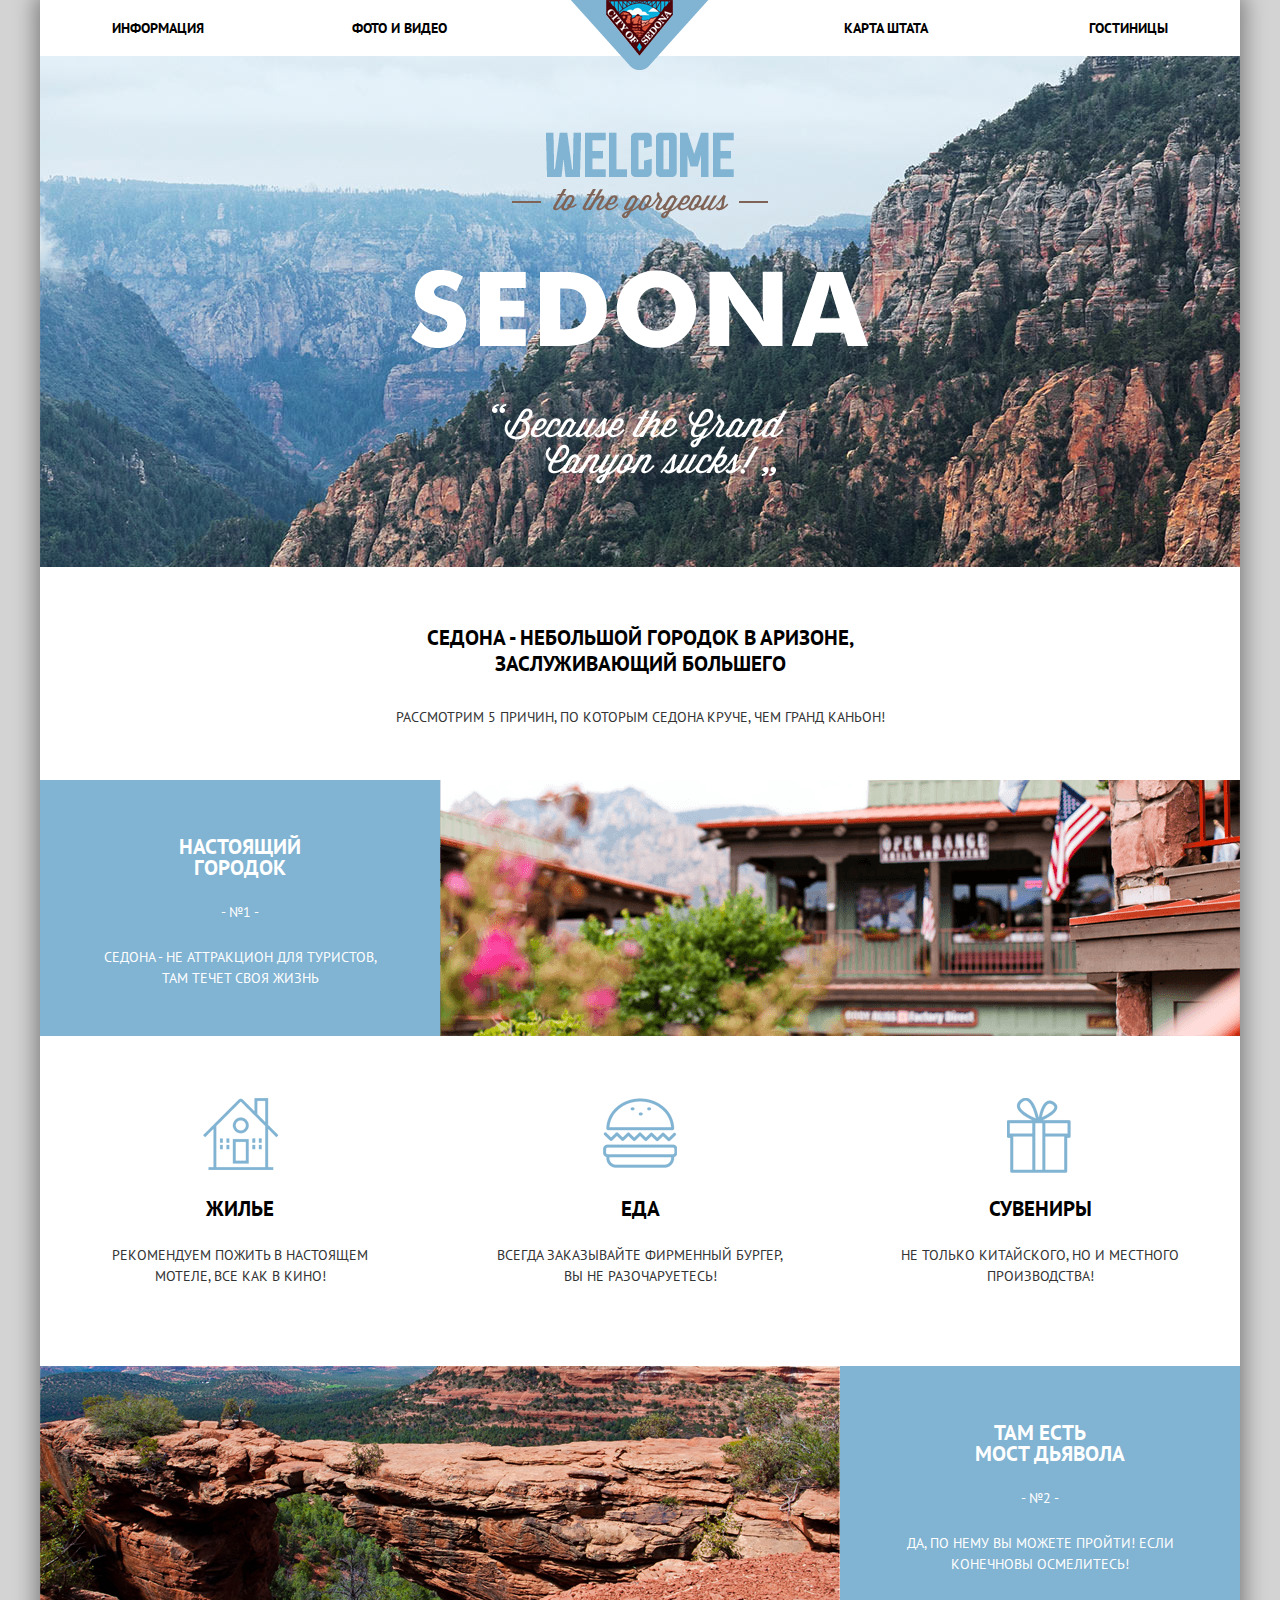
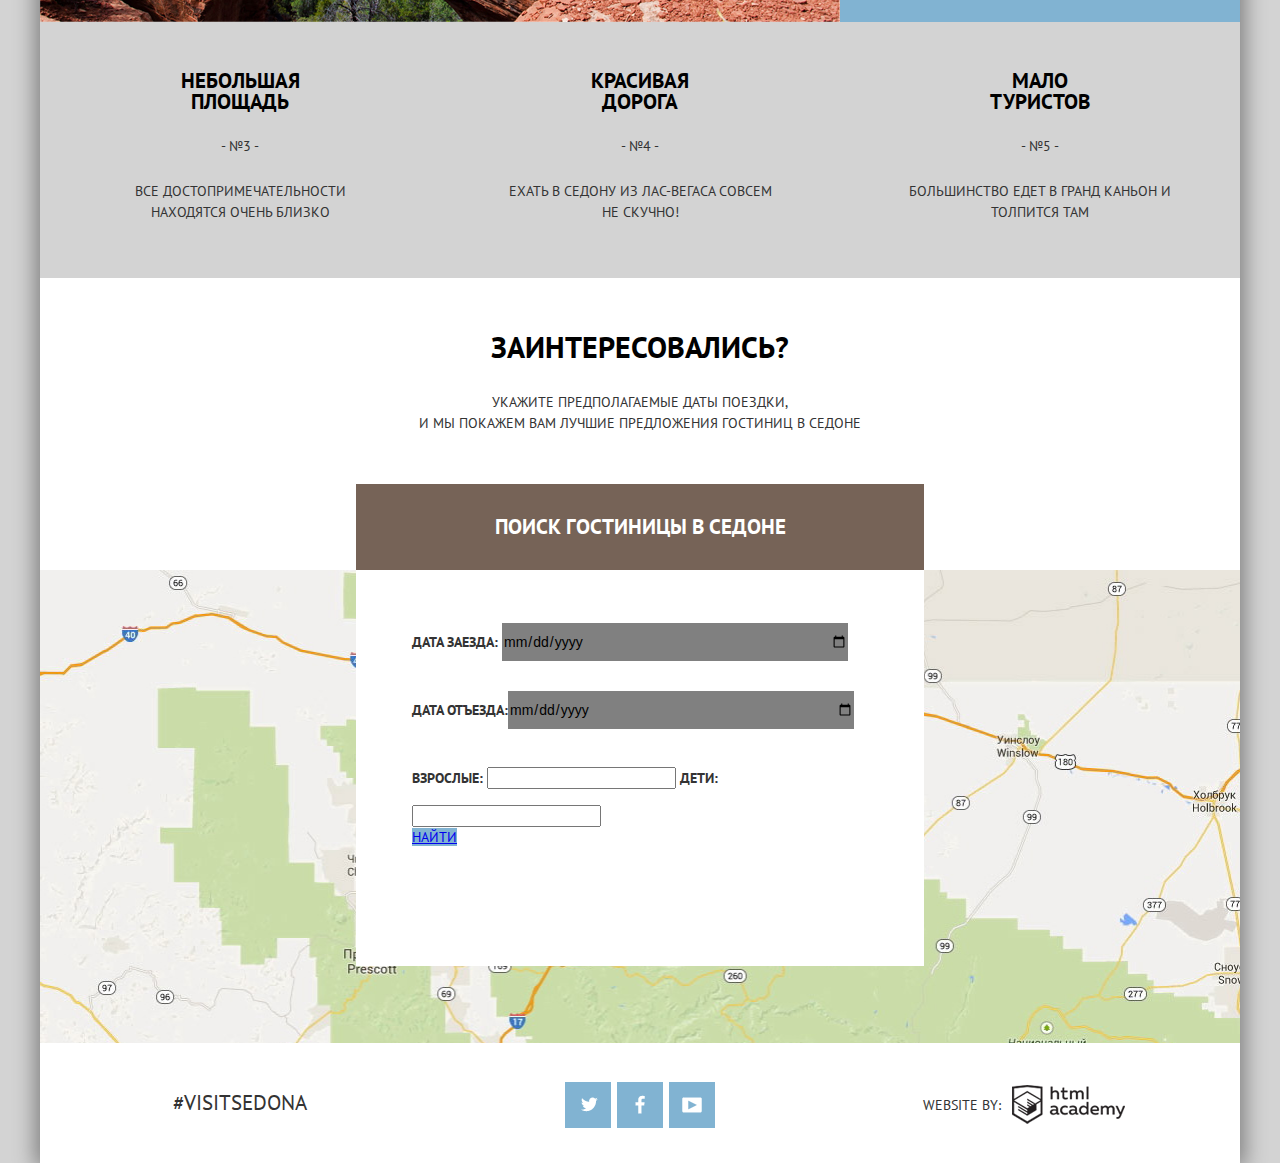
==== index.html @ 832a1af1 "Оформила декоративные элементы проекта" ====
<!DOCTYPE html>
<html lang="ru">
  <head>
    <meta charset="utf-8">
    <title>HTML Academy: Седона</title>
    <link href="https://fonts.googleapis.com/css?family=PT+Sans:400,700&amp;subset=cyrillic" rel="stylesheet">
    <link rel="stylesheet" href="css/normalize.css">
    <link href="css/style.css" rel="stylesheet">
  </head>
  <body>
    <div class="container">
      <header class="main-header">
        <div class="logo">
          <a href="index.html"><img src="img/sedona-logo.png" width="138" height="70" alt="Sedona"></a>
        </div>
        <nav class="main-navigation">
          <ul>
            <li>
              <a href="#">Информация</a>
            </li>
            <li>
              <a href="#">Фото и видео</a>
            </li>
            <li>
              <a href="#">Карта штата</a>
            </li>
            <li>
              <a href="#" class="active">Гостиницы</a>
            </li>
          </ul>
        </nav>
      </header>
      <main>
        <div class="promo-image">
            <p class="promo-intro welcome"><img src="img/intro-1.png" width="188" height="45" alt="Welcome"></p>
            <p class="promo-intro to-the-gorgeous"><img src="img/intro-2.png" width="256" height="30" alt="to the gorgeous"><p>   
            <p class="promo-intro sedona"><img src="img/intro-3.png" width="458" height="78" alt="Sedona"></p>
            <p class="promo-intro because"><img src="img/intro-4.png" width="296" height="80" alt="&laquo;Because the Grand Canyon sucks!&raquo;"></p>
          </div>          
        <div class="content-about">
          <h2>Седона - небольшой городок в Аризоне, заслуживающий большего</h2>   
          <p>Рассмотрим 5 причин, по которым Седона круче, чем Гранд Каньон!</p>
        </div>
        <div class="feauters with-photo clearfix">
          <div class="feauters-item">
            <b class="feauters-name">Настоящий городок</b>
            <p class="feauter-number">- №1 -</p>
            <p><span>Седона - не аттракцион для туристов,</span><span>там течет своя жизнь</span></p>
          </div>
          <div class="feauters-item photo">
            <img src="img/content-photo-1.jpg" width="800" height="256" alt="Sedona photo">
          </div>
        </div>
        <div class="feauters with-icon clearfix">
          <div class="feauters-item">
            <b class="feauters-name housing">Жилье</b>
            <p>Рекомендуем пожить в настоящем мотеле, все как в кино!</p>
          </div>
          <div class="feauters-item">
            <b class="feauters-name food">Еда</b>
            <p>Всегда заказывайте фирменный бургер, вы не разочаруетесь!</p>
          </div>
          <div class="feauters-item">
            <b class="feauters-name souvenirs">Сувениры</b>
            <p>Не только китайского, но и местного производства!</p>
          </div>
        </div> 
        <div class="feauters with-photo clearfix">
          <div class="feauters-item photo">
            <img src="img/content-photo-2.jpg" width="800" height="256" alt="Sedona photo">
          </div>
          <div class="feauters-item">
            <b class="feauters-name"><span>Там есть</span><span>мост дьявола</span></b>
            <p class="feauter-number">- №2 -</p>
            <p><span>Да, по нему вы можете пройти!</span> Если конечно<span> вы осмелитесь!</span></p>
          </div>
        </div>
        <div class="feauters last clearfix">
          <div class="feauters-item">
            <b class="feauters-name">Небольшая площадь</b>
            <p class="feauter-number">- №3 -</p>
            <p>Все достопримечательности находятся очень близко</p>
          </div>
          <div class="feauters-item">
            <b class="feauters-name">Красивая дорога</b>
            <p class="feauter-number">- №4 -</p>
            <p>Ехать в Седону из Лас-Вегаса совсем не скучно!</p>
          </div>
          <div class="feauters-item">
            <b class="feauters-name">Мало туристов</b>
            <p class="feauter-number">- №5 -</p>
            <p>Большинство едет в Гранд Каньон и толпится там</p>
          </div> 
        </div>
        <div class="search">
            <h2>Заинтересовались?</h2>
            <p><span>Укажите предполагаемые даты поездки,</span><span>и мы покажем вам лучшие предложения гостиниц в Седоне</span></p>
        </div>
        <div class="map">
          <img src="img/map.jpg" width="1200" height="473" alt="Map of Sedona">
          <div class="form">
          <form class="search-hotel" action="#" method="post">
            <p class="form-title">Поиск гостиницы в Седоне</p>
            <div class="search-form">
            <fieldset class="search-element">
              <label class="date-label">Дата заезда:
                <div class="input-date">
                <input type="date" name="date-arrival">
                </div>
              </label> 
              <button class="btn calendar" type="submit"></button>
            </fieldset>  
            <fieldset class="search-element">
              <label class="date-label">Дата отъезда:<div class="input-date"> 
                <input type="date" name="date-departure">
                </div>
              </label>
              <button class="btn calendar" type="submit"></button>   
            </fieldset>
            <fieldset class="search-element">
              <label class="input-amount">Взрослые:
                <input type="number" name="adults-amount">
              </label>
              <label class="input-amount">Дети: 
                <input type="number" name="children-amount">
              </label>
            </fieldset>   
            <a class="btn find" href="hotels.index">Найти</a>
            </div>
          </form>
        </div>
        </div>
      </main> 
      <footer class="main-footer clearfix">
        <div class="footer-block hashtag">
          <span>#VISITSEDONA</span>
        </div>
        <div class="footer-block social">
          <a class="social-btn social-btn-tw" href="#"></a>
          <a class="social-btn social-btn-fb" href="#"></a>
          <a class="social-btn social-btn-ytb" href="#"></a>
        </div>
        <div class="footer-block copyright">
          <p>WEBSITE BY:</p>
          <a class="btn" href="https://htmlacademy.ru">
          </a>
        </div>
      </footer>
    </div>
  </body>
</html>
---- css/style.css ----
body {
    min-width: 1280px;
    margin: 0;
    padding: 0;
    font-size: 14px;
    line-height: 21px;
    color: #333333;
    font-weight: normal;
    font-family: "PT Sans", "Arial";
    text-transform: uppercase;
    background: lightgrey;
}

.clearfix::after {
  content: "";
  display: table;
  clear: both;
}
    
h2 {
    margin: 0;
    padding: 0;
    font-size: 21px;
    line-height: 26px;
    color: #000000;
    font-weight: bold;
} 
    
b {
    font-size: 21px;
    line-height: 21px;
    color: #000000;
    font-weight: bold;
}   
    
p, 
b {
    margin: 0;
    padding: 0;
}     
    
.container {
    width: 1200px;
    margin: 0 auto;
    background: #ffffff;
    box-shadow: 0 0 20px 5px grey;
}  

.main-header {
    position: relative;
}

.main-navigation {
    min-height: 56px;
    margin: 0;
    padding: 0 72px;
}
    
.main-navigation ul {
    margin: 0;
    padding: 0;
    list-style: none;
    font-size: 0;
}    

.main-navigation li {
    display: inline-block;
    width: 240px;
    height: 56px;
    margin: 0;
    padding: 0;
    line-height: 56px;
}

.main-navigation li:first-child,
.main-navigation li:nth-child(2) {
    text-align: left;
}
    
.main-navigation li:last-child,
.main-navigation li:nth-last-child(2){
    text-align: right;
}

.main-navigation li:nth-child(3) {
    margin-left: 96px;
}

.main-navigation a {
    text-decoration: none;
    font-size: 14px;
    line-height: 21px;
    font-weight: bold;
    vertical-align: middle;
    color: #000000;
}
 
.logo {
    position: absolute;
    z-index: 10;
    left: 50%;
    margin-left: -69px;
}

.logo img {
    width: 138px;
    height: 70px;
}
 
.promo-image {
    width: 1200px;
    min-height: 510px;
    padding-top: 1px;
    text-align: center;
    background: lightblue url("../img/promo-background.jpg");
    }
     
.welcome {
    margin-top: 75px;
    margin-bottom: 6px;
}

.welcome img {
    width: 188px;
    height: 45px;
}

.to-the-gorgeous img {
     width: 256px;
     height: 30px;
}

.sedona {
    margin-top: 45px;
    margin-bottom: 50px;
}

.sedona img {
    width: 458px;
    height: 78px;
}

.because img {
    width: 296px;
    height: 80px;
}

.content-about {
    width: 576px;
    min-height: 155px;
    margin: 0 auto;
    padding-top: 58px;
    padding-left: 40px;
    padding-right: 40px;
    text-align: center;
}

.content-about h2 {
    margin-bottom: 30px;
 }
 
 .feauters {
    min-height: 256px;
}


.feauters.with-photo {
    background-color: #81b3d2;
    color: #ffffff;
}

 .feauters-item.photo {
    width: 800px;
    line-height: 0;
   }    
    
.feauters-item {
    float: left;
    width: 400px;
    min-height: 256px;
    text-align: center;
}  

.feauters-item img {
    width: 800px;
    height: 256px;
}

.with-icon .feauters-item {
    min-height: 330px;
}

.feauters-name {
    display: block;
    margin-top: 56px;
    margin-left: 135px;
    margin-right: 135px;
}

.with-icon .feauters-name {
    position: relative;
    padding-top: 106px;
}

.with-icon .feauters-name::before {
    content: "";
    position: absolute;
    top: 6px;
    left: 50%;
    margin-left: -40px;
    display: block;
    width: 80px;
    height: 80px;
    background: url("../img/sprite-icons.png") no-repeat;
}

.feauters-name.housing::before {
    background-position: -2px -85px;
}

.feauters-name.food::before {
    background-position: -2px -5px;
}

.feauters-name.souvenirs::before {
    background-position: 2px -168px;
}


.with-photo .feauters-name {
    color: #ffffff;
} 

.feauters-name span {
    display: inline-block;
    vertical-align: top;
    white-space: nowrap;
}

.feauters.last {
    background-color: lightgrey;
}

.feauters.last .feauters-name {
    margin-top: 48px;
}

.feauters-item p {
    margin-left: 65px;
    margin-right: 65px;
}

.with-photo p {
    margin-left: 35px;
    margin-right: 35px;
}

.with-photo span {
    display: inline-block;
    white-space: nowrap;
}

.with-icon p {
    margin-top: 26px;
    margin-left: 50px;
    margin-right: 50px;
}

.feauter-number {
    margin-top: 24px;
    margin-bottom: 24px;
}
    
.feauters-item.photo {
    width: 800px;
}    
     
.search {
    width: 576px;
    min-height: 236px;
    margin: 0 auto;
    padding-top: 56px;
    padding-left: 42px;
    padding-right: 42px;
    text-align: center;
}   
    
.search h2 {
    font-size: 30px;
    margin-bottom: 32px;
}  

.search span {
    display: inline-block;
    vertical-align: top;
    white-space: nowrap;
}
    
.map {
    position: relative;
    width: 1200px;
    height: 473px;
}    
    
.form {
    position: absolute;
    top: -86px;
    left: 50%;
    margin-left: -284px;
    width:568px;
    height: 482px;
    background: #ffffff;
}

.search-hotel .form-title {
    height: 86px;
    background: #766357;
    line-height: 86px;
    text-align: center;
    vertical-align: middle;
    font-size: 21px;
    font-weight: bold;
    color: #ffffff;
}

.search-form {
    width: 458px;
    height: 286px;
    margin: 53px 56px;
}

.search-element {
    width: 458px;
    height: 38px;
    font-weight: bold;
    padding: 0;
    margin: 0;
    margin-bottom: 30px;
    text-align: left;
    line-height: 38px;
    vertical-align: middle;
}

.search-element input[type="date"] {
    display: inline-block;
    vertical-align: top;
    width: 345px;
    height: 38px;
    background:gray;
    border: none;
}

.input-date {
    display: inline-block;
    text-align: right;
}

.calendar {
    display: none;
}

.btn.find {
    background: #81b3d2;
}

.main-footer {
    font-size: 0;
    text-align: center;
}
    
.footer-block {
    float: left;
    width: 400px;
    min-height: 120px;
    line-height: 120px;
    font-size: 21px;
    vertical-align: middle;
}

.footer-block p {
    display: inline-block;
    vertical-align: middle;
    font-size: 14px;
    line-height: 0;
} 

.social-btn {
    position: relative;
    display: inline-block;
    vertical-align: middle;
    width: 46px;
    height: 46px;
    background-color: #81b3d2;
}

.social-btn:hover {
    background-color: #669ec0;
}

.social-btn:active {
    background-color: #5496bd;
}

.social-btn::before,
.social-btn:active::before {
    content: "";
    position: absolute;
    top: 50%;
    left: 50%;
    width: 20px;
    height: 20px;
    margin-left: -10px;
    margin-top: -10px;
    background: url("../img/spritesheet.png") no-repeat;
}

.social-btn.social-btn-tw::before {
    background-position: -2px -372px;
}

.social-btn.social-btn-fb::before {
    background-position: 0px -289px;
}

.social-btn.social-btn-ytb::before {
    background-position: -5px -422px;
}

.social-btn:active::before {
    opacity: 0.3;
}

.copyright .btn {
    display: inline-block;
    vertical-align: middle;
    width: 150px;
    height: 50px;
    background: url("../img/sprite-logo.png") no-repeat 0 0;
}

.copyright .btn:hover {
    background-position: 0 -98px;
}

.copyright .btn:active {
    background-position: 0 -49px;
}

/*hotels.html*/

.content-filter {
    padding-left: 72px;
    padding-right: 72px;
    padding-top: 1px;
    color: #ffffff;
    background: lightblue 

url("../img/filter-promo-background.jpg") no-repeat;
}   
    
.content-filter-item {
    float: left;
    width: 240px;
    min-height: 218px;
    margin: 0;
    padding: 0;
    outline: 1px solid yellow;
}

.content-filter-item:last-child {
    float: right;
    width: 328px;
}

.content-filter-title {
    padding-top: 15px;
    padding-bottom: 15px;
    font-weight: bold;
}

input[type="checkbox"] {
    display: none;
}

label.checkbox {
    display: block;
    margin-left: 30px;
    margin-bottom: 20px;
    cursor: pointer;
    
}
    
fieldset {
    border: none;
}    
    
.sort-results {
    min-height: 86px;
    margin-bottom: 1px;
    padding-right: 72px;
    padding-left: 72px;
    vertical-align: middle;
    line-height: 86px;
    border-bottom: 2px solid #e5e5e5;
}    
    
.sort-results-item {
    float:left;
    max-width: 600px;
    margin: 0;
    padding: 0;
    text-align: left;
}

.sort-results-item:last-child {
    float: right;
}

.sort-results-item li {
    display: inline-block;
    vertical-align: top;
}

.sort-results-item.title {
    width: 136px;
    margin-right: 30px;
    vertical-align: middle;
    line-height: 86px;
}
    
span.sort-results-item {
    margin-right: 40px;
} 

.hotels {
    padding-right: 72px;
    padding-left: 72px;
    min-height: 150px;
    border-bottom: 2px solid #e5e5e5;
}

.hotel-item {
    float: left;
    min-height: 90px;
    margin-top: 30px;
}
    
.hotel-item:last-child {
    float: right;
}    

.hotel-item.photo {
    float: left;
    width: 135px;
    margin-right: 30px;
    line-height: 0;
}

.hotel-item.about {
    min-width: 260px;
}

.hotel-title {
    font-weight: bold;
    margin: 0;
    padding: 0;
    margin-bottom: 5px;
}

.hotel-about-column {
    display: inline-block;
    vertical-align: top;
    margin-right: 6px;
}

.hotel-about-column p {
    margin-bottom: 13px;
}

.hotel-about-btn {
    text-decoration: none;
    text-align: center;
    padding: 5px 0;
}

.hotel-about-btn a{
    text-decoration: none;
    color: #ffffff;
    font-weight: bold;
}

.hotel-about-btn.more {
    width: 110px;
    background-color: #81b3d2;
}

.hotel-about-btn.booking {
    width: 142px;
    background-color: #766357;
}

.rating-number {
    margin-top: 44px;
    padding: 2px 10px;
    background: lightgrey;
}

.rating-stars {
    text-align: right;
}

.rating-stars span {
    display: inline-block;
    vertical-align: top;
    margin-right: 5px;
    width: 18px;
    height: 18px;
    background: url("../img/spritesheet.png") no-repeat -5px -347px;
}

.rating-stars span:last-child {
    margin-right: 0;
}
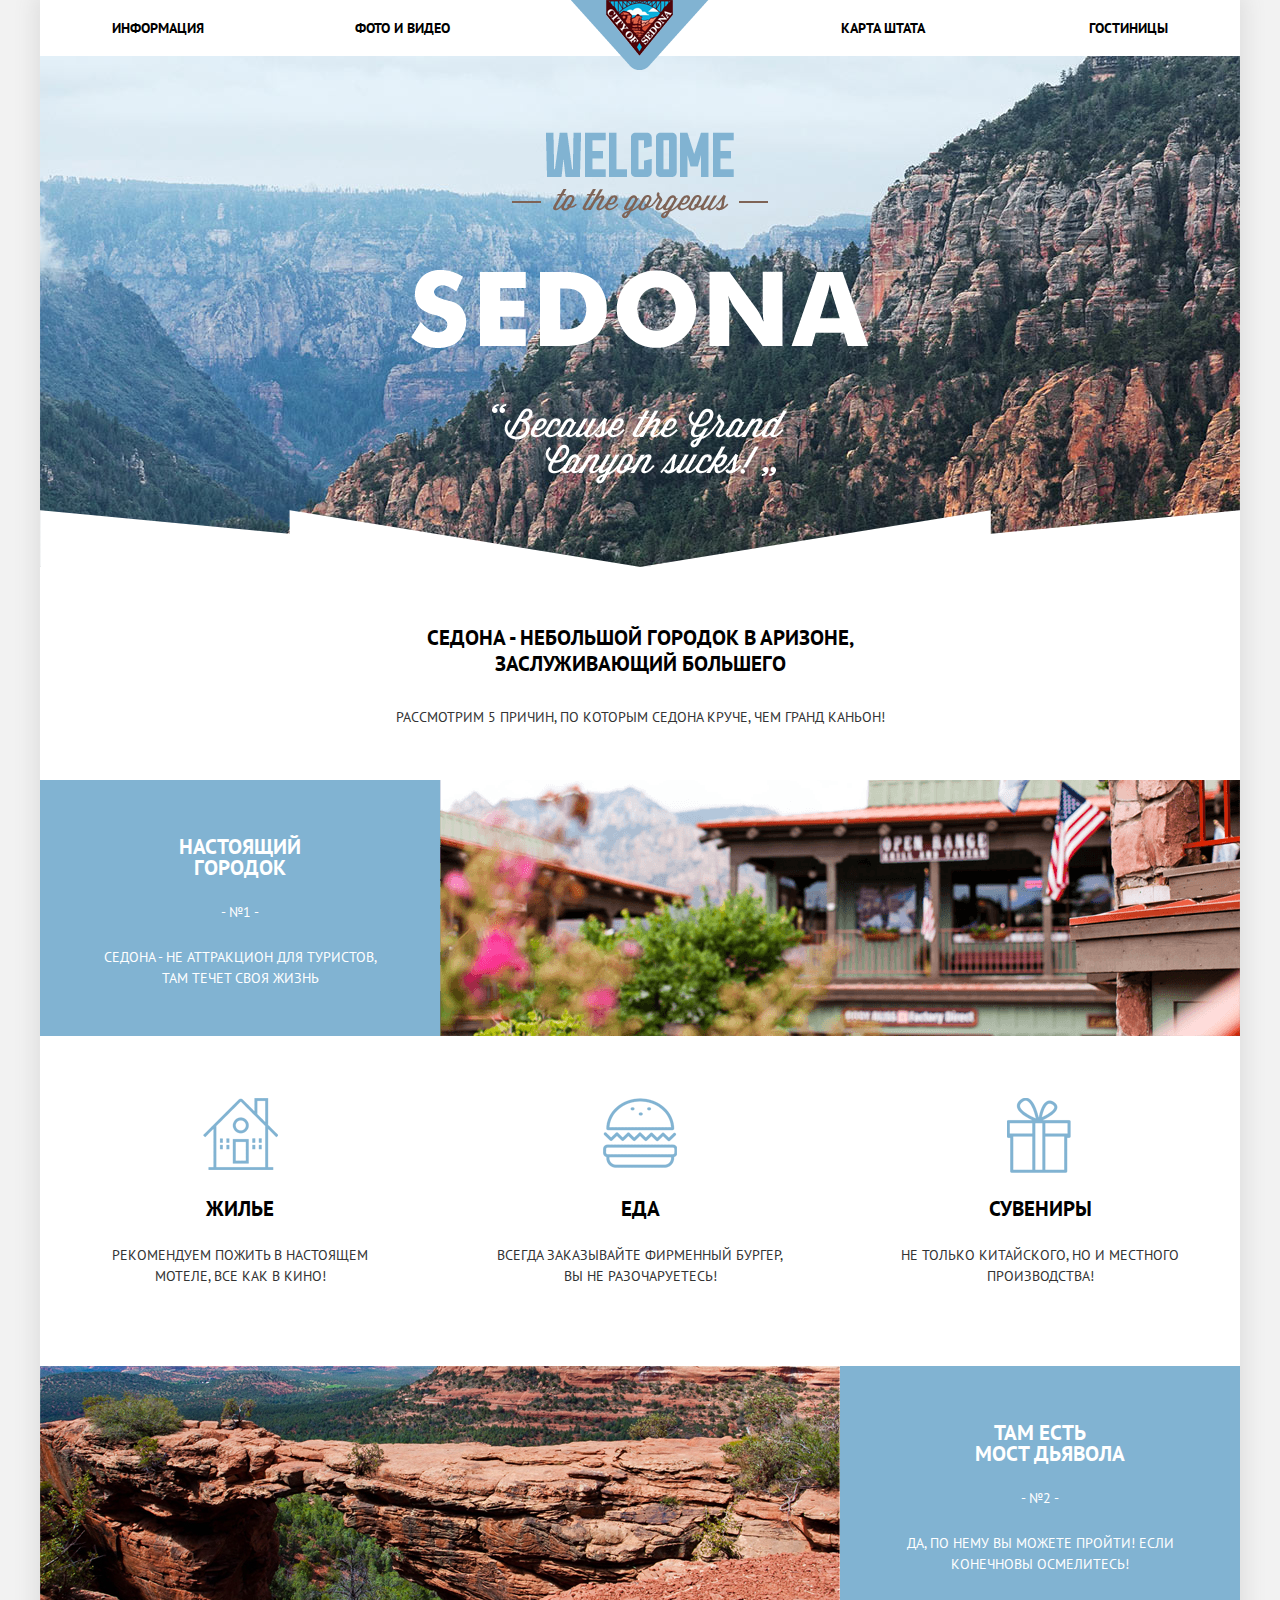
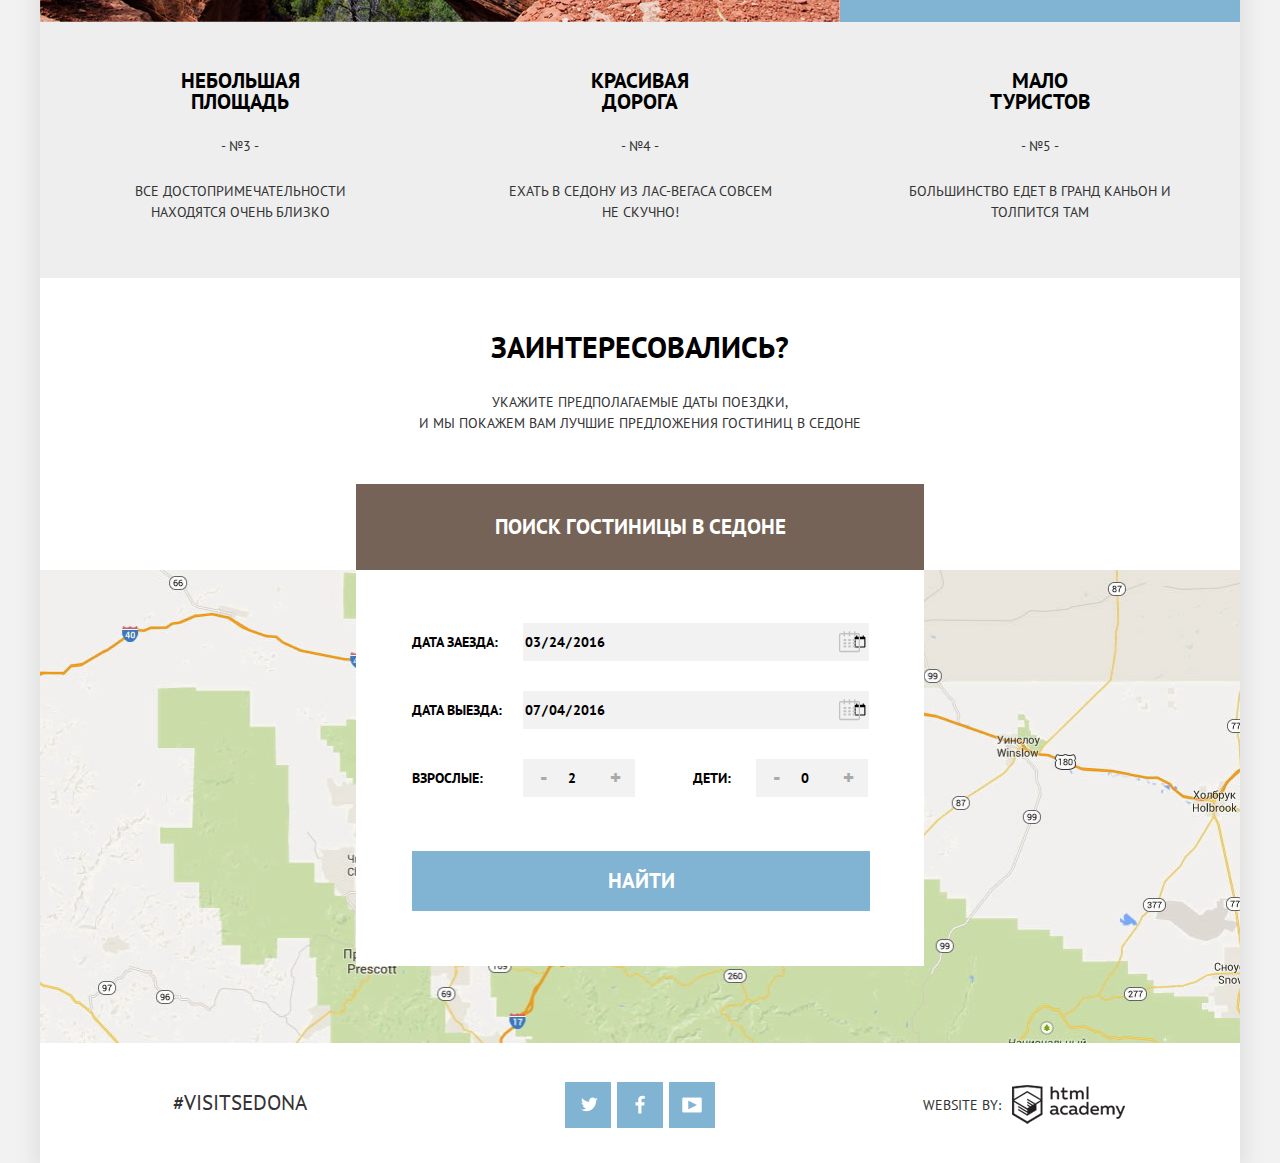
==== commit 207938ee: "Оформила контент личного проекта" ====
--- a/index.html
+++ b/index.html
@@ -1,4 +1,4 @@
-<!DOCTYPE html>
+﻿<!DOCTYPE html>
 <html lang="ru">
   <head>
     <meta charset="utf-8">
@@ -15,46 +15,54 @@
         </div>
         <nav class="main-navigation">
           <ul>
-            <li>
+            <li class="main-navigation-item">
               <a href="#">Информация</a>
             </li>
-            <li>
+            <li class="main-navigation-item">
               <a href="#">Фото и видео</a>
             </li>
-            <li>
+            <li class="main-navigation-item">
               <a href="#">Карта штата</a>
             </li>
-            <li>
-              <a href="#" class="active">Гостиницы</a>
+            <li class="main-navigation-item">
+              <a href="hotels.html">Гостиницы</a>
             </li>
           </ul>
         </nav>
       </header>
       <main>
         <div class="promo-image">
-            <p class="promo-intro welcome"><img src="img/intro-1.png" width="188" height="45" alt="Welcome"></p>
-            <p class="promo-intro to-the-gorgeous"><img src="img/intro-2.png" width="256" height="30" alt="to the gorgeous"><p>   
-            <p class="promo-intro sedona"><img src="img/intro-3.png" width="458" height="78" alt="Sedona"></p>
-            <p class="promo-intro because"><img src="img/intro-4.png" width="296" height="80" alt="&laquo;Because the Grand Canyon sucks!&raquo;"></p>
-          </div>          
-        <div class="content-about">
-          <h2>Седона - небольшой городок в Аризоне, заслуживающий большего</h2>   
-          <p>Рассмотрим 5 причин, по которым Седона круче, чем Гранд Каньон!</p>
-        </div>
-        <div class="feauters with-photo clearfix">
-          <div class="feauters-item">
-            <b class="feauters-name">Настоящий городок</b>
-            <p class="feauter-number">- №1 -</p>
-            <p><span>Седона - не аттракцион для туристов,</span><span>там течет своя жизнь</span></p>
+          <p class="promo-intro welcome">
+            <img src="img/intro-1.png" width="188" height="45" alt="Welcome">
+          </p>
+          <p class="promo-intro to-the-gorgeous">
+            <img src="img/intro-2.png" width="256" height="30" alt="to the gorgeous">
+          <p>   
+          <p class="promo-intro sedona">
+            <img src="img/intro-3.png" width="458" height="78" alt="Sedona">
+          </p>
+          <p class="promo-intro because">
+            <img src="img/intro-4.png" width="296" height="80" alt="&laquo;Because the Grand Canyon sucks!&raquo;"></p>
           </div>
-          <div class="feauters-item photo">
-            <img src="img/content-photo-1.jpg" width="800" height="256" alt="Sedona photo">
+          <div class="content-about">
+            <h2>Седона - небольшой городок в Аризоне, заслуживающий большего</h2>   
+            <p>Рассмотрим 5 причин, по которым Седона круче, чем Гранд Каньон!</p>
           </div>
-        </div>
-        <div class="feauters with-icon clearfix">
-          <div class="feauters-item">
-            <b class="feauters-name housing">Жилье</b>
-            <p>Рекомендуем пожить в настоящем мотеле, все как в кино!</p>
+          <div class="feauters with-photo clearfix">
+            <div class="feauters-item">
+              <b class="feauters-name">Настоящий городок</b>
+              <p class="feauter-number">- №1 -</p>
+              <p><span>Седона - не аттракцион для туристов,</span><span>там течет своя жизнь</span>
+              </p>
+            </div>
+            <div class="feauters-item photo">
+              <img src="img/content-photo-1.jpg" width="800" height="256" alt="Sedona photo">
+            </div>
+          </div>
+          <div class="feauters with-icon clearfix">
+            <div class="feauters-item">
+              <b class="feauters-name housing">Жилье</b>
+              <p>Рекомендуем пожить в настоящем мотеле, все как в кино!</p>
           </div>
           <div class="feauters-item">
             <b class="feauters-name food">Еда</b>
@@ -93,42 +101,45 @@
           </div> 
         </div>
         <div class="search">
-            <h2>Заинтересовались?</h2>
-            <p><span>Укажите предполагаемые даты поездки,</span><span>и мы покажем вам лучшие предложения гостиниц в Седоне</span></p>
+          <h2>Заинтересовались?</h2>
+          <p><span>Укажите предполагаемые даты поездки,</span><span>и мы покажем вам лучшие предложения гостиниц в Седоне</span></p>
         </div>
         <div class="map">
           <img src="img/map.jpg" width="1200" height="473" alt="Map of Sedona">
-          <div class="form">
-          <form class="search-hotel" action="#" method="post">
-            <p class="form-title">Поиск гостиницы в Седоне</p>
-            <div class="search-form">
-            <fieldset class="search-element">
-              <label class="date-label">Дата заезда:
-                <div class="input-date">
-                <input type="date" name="date-arrival">
-                </div>
-              </label> 
-              <button class="btn calendar" type="submit"></button>
-            </fieldset>  
-            <fieldset class="search-element">
-              <label class="date-label">Дата отъезда:<div class="input-date"> 
-                <input type="date" name="date-departure">
-                </div>
-              </label>
-              <button class="btn calendar" type="submit"></button>   
-            </fieldset>
-            <fieldset class="search-element">
-              <label class="input-amount">Взрослые:
-                <input type="number" name="adults-amount">
-              </label>
-              <label class="input-amount">Дети: 
-                <input type="number" name="children-amount">
-              </label>
-            </fieldset>   
-            <a class="btn find" href="hotels.index">Найти</a>
-            </div>
-          </form>
-        </div>
+          <div class="modal-form">
+            <form class="search-hotel" action="#" method="post">
+              <p class="form-title">Поиск гостиницы в Седоне</p>
+              <div class="search-form">
+                <fieldset class="search-element calendar">
+                  <label class="date-label">Дата заезда:</label> 
+                  <div class="input-date">
+                    <input type="date" name="date-arrival" value="2016-03-24">
+                  </div>
+                </fieldset>  
+                <fieldset class="search-element calendar">
+                  <label class="date-label">Дата выезда:</label>
+                  <div class="input-date"> 
+                    <input type="date" name="date-departure" value="2016-07-04">
+                  </div>  
+                </fieldset>
+                <fieldset class="search-element">
+                  <div class="search-element-item adults">
+                    <label class="input-amount">Взрослые:</label>
+                    <span class="minus">-</span>
+                    <input type="number" name="adults-amount" value="2">
+                    <span class="plus">+</span>
+                  </div>  
+                  <div class="search-element-item children">
+                    <label class="input-amount">Дети:</label> 
+                    <span class="minus">-</span>
+                    <input type="number" name="children-amount" value="0">
+                    <span class="plus">+</span>
+                  </div>
+                </fieldset>   
+                <a class="btn find" href="hotels.index">Найти</a>
+              </div>
+            </form>
+          </div>
         </div>
       </main> 
       <footer class="main-footer clearfix">
@@ -142,8 +153,7 @@
         </div>
         <div class="footer-block copyright">
           <p>WEBSITE BY:</p>
-          <a class="btn" href="https://htmlacademy.ru">
-          </a>
+          <a class="btn" href="https://htmlacademy.ru"></a>
         </div>
       </footer>
     </div>
--- a/css/style.css
+++ b/css/style.css
@@ -6,9 +6,9 @@
     line-height: 21px;
     color: #333333;
     font-weight: normal;
-    font-family: "PT Sans", "Arial";
+    font-family: "PT Sans", "Arial", san-serif;
     text-transform: uppercase;
-    background: lightgrey;
+    background-color: #f2f2f2;
 }
 
 .clearfix::after {
@@ -42,8 +42,8 @@
 .container {
     width: 1200px;
     margin: 0 auto;
-    background: #ffffff;
-    box-shadow: 0 0 20px 5px grey;
+    background-color: #ffffff;
+    box-shadow: 0 0 20px 5px #dedede;
 }  
 
 .main-header {
@@ -53,37 +53,39 @@
 .main-navigation {
     min-height: 56px;
     margin: 0;
-    padding: 0 72px;
+    padding: 0;
 }
     
 .main-navigation ul {
     margin: 0;
-    padding: 0;
+    padding-left: 6%;
+    padding-right: 6%;
     list-style: none;
     font-size: 0;
+    
 }    
 
-.main-navigation li {
-    display: inline-block;
-    width: 240px;
+.main-navigation-item {
+    display: inline-block;
+    width: 20%;
     height: 56px;
     margin: 0;
-    padding: 0;
     line-height: 56px;
 }
 
-.main-navigation li:first-child,
-.main-navigation li:nth-child(2) {
+.main-navigation-item:first-child,
+.main-navigation-item:nth-child(2) {
     text-align: left;
 }
-    
-.main-navigation li:last-child,
-.main-navigation li:nth-last-child(2){
+
+
+.main-navigation-item:last-child,
+.main-navigation-item:nth-child(3){
     text-align: right;
 }
 
-.main-navigation li:nth-child(3) {
-    margin-left: 96px;
+.main-navigation-item:nth-child(3) {
+    margin-left: 20%;
 }
 
 .main-navigation a {
@@ -94,6 +96,34 @@
     vertical-align: middle;
     color: #000000;
 }
+
+.main-navigation-item:nth-child(2) a {
+    padding-left: 15%;
+}
+
+.main-navigation-item:nth-child(3) a {
+    padding-right: 15%;
+}
+
+.main-navigation a:hover {
+    color: #bcd6e7;
+}
+
+.main-navigation a:active {
+    color: #b7b7b7;
+}
+
+.main-navigation a.active {
+    color: #766357;
+}
+
+.main-navigation a.active:hover {
+    color: #604e43;
+}
+
+.main-navigation a.active:active {
+    color: #d6d0cc;
+}
  
 .logo {
     position: absolute;
@@ -112,8 +142,10 @@
     min-height: 510px;
     padding-top: 1px;
     text-align: center;
-    background: lightblue url("../img/promo-background.jpg");
-    }
+    background:
+    url("../img/promo-background-mask.png") no-repeat 0 454px, 
+    url("../img/promo-background.jpg") no-repeat;
+}
      
 .welcome {
     margin-top: 75px;
@@ -211,7 +243,7 @@
     display: block;
     width: 80px;
     height: 80px;
-    background: url("../img/sprite-icons.png") no-repeat;
+    background: transparent url("../img/sprite-icons.png") no-repeat;
 }
 
 .feauters-name.housing::before {
@@ -238,7 +270,7 @@
 }
 
 .feauters.last {
-    background-color: lightgrey;
+    background-color: #eeeeee;
 }
 
 .feauters.last .feauters-name {
@@ -302,14 +334,15 @@
     height: 473px;
 }    
     
-.form {
+.modal-form {
     position: absolute;
     top: -86px;
     left: 50%;
     margin-left: -284px;
     width:568px;
     height: 482px;
-    background: #ffffff;
+    color: #000000;
+    background-color: #ffffff;
 }
 
 .search-hotel .form-title {
@@ -338,7 +371,21 @@
     margin-bottom: 30px;
     text-align: left;
     line-height: 38px;
-    vertical-align: middle;
+}
+
+.search-element input {
+    font-size: 14px;
+    line-height: 21px;
+    color: #000000;
+    font-weight: bold;
+    font-family: "PT Sans", "Arial", san-serif;
+}
+
+.date-label {
+    display: inline-block;
+    vertical-align: top;
+    width: 110px;
+    line-height: 38px;
 }
 
 .search-element input[type="date"] {
@@ -346,21 +393,140 @@
     vertical-align: top;
     width: 345px;
     height: 38px;
-    background:gray;
+    margin-left: -3px;
+    background-color: #f2f2f2;
     border: none;
 }
 
+.search-element input[type="date"]:focus {
+    background: #ffffff;
+    border: -1px solid #ebebeb;
+    cursor: pointer;
+}
+
+.search-element input[type="date"]:hover {
+    background: #ebebeb;
+    cursor: pointer;
+}
+
 .input-date {
     display: inline-block;
+    vertical-align: top;
     text-align: right;
 }
 
-.calendar {
-    display: none;
+.search-element.calendar {
+    position: relative;
+}
+
+.search-element.calendar::after {
+    content: "";
+    position: absolute;
+    top: 8px;
+    right: 8px;
+    width: 24px;
+    height: 24px;
+    background: transparent url("../img/spritesheet.png") no-repeat -4px -65px;
+}
+
+.search-element.calendar:hover::after{
+    background-position: -4px -129px;
+    cursor: pointer;
+}
+
+.search-element.calendar:active::after{
+    background-position: -4px -97px;
+    cursor: pointer;
+}
+
+.search-element-item {
+    display: inline-block;
+    vertical-align: top;
+    height: 38px;
+    text-align: center;
+    font-size: 0;
+}
+
+.search-element-item.adults {
+    margin-right: 54px;
+}
+
+.search-element-item label {
+    width: 100px;
+    font-size: 14px;
+}
+
+.search-element-item:first-child label {
+    margin-right: 40px;
+}
+
+.search-element-item:last-child label {
+    margin-right: 25px;
+}
+
+.search-element-item span {
+    display: inline-block;
+    vertical-align: top;
+    width: 25px;
+    font-size: 21px;
+    font-weight: bold;
+    color: #a9a9a9;
+    background-color: #f2f2f2;
+}
+
+.search-element-item span:hover {
+    color: #000000;
+    cursor: pointer;
+}
+
+.search-element-item span:active {
+    color: #81b3d2;
+    cursor: pointer;
+}
+
+.search-element-item .minus {
+    text-align: right;
+}
+
+.search-element-item .plus {
+    text-align: left;
+}
+
+.search-element-item input[type="number"] {
+    display: inline-block;
+    vertical-align: top;
+    width: 62px;
+    height: 38px;
+    padding: 0;
+    text-align: center;
+    background-color: #f2f2f2;
+    border: none;
 }
 
 .btn.find {
-    background: #81b3d2;
+    display: block;
+    width: 458px;
+    height: 60px;
+    margin-top: 54px;
+    Font-size: 21px;
+    font-weight: bold;
+    text-decoration: none;
+    color: #ffffff;
+    text-align: center;
+    vertical-align: middle;
+    line-height: 60px;
+    background-color: #81b3d2;
+}
+
+.btn.find:hover {
+    background-color: #669ec0;
+    
+}
+
+.btn.find:active {
+    color: #88b6d1;
+    background-color: #5496bd;
+    
 }
 
 .main-footer {
@@ -453,10 +619,12 @@
     padding-right: 72px;
     padding-top: 1px;
     color: #ffffff;
-    background: lightblue 
-
-url("../img/filter-promo-background.jpg") no-repeat;
-}   
+    background: lightblue url("../img/filter-promo-background.jpg") no-repeat;
+}
+
+fieldset {
+    border: none;
+}
     
 .content-filter-item {
     float: left;
@@ -464,7 +632,6 @@
     min-height: 218px;
     margin: 0;
     padding: 0;
-    outline: 1px solid yellow;
 }
 
 .content-filter-item:last-child {
@@ -478,21 +645,154 @@
     font-weight: bold;
 }
 
+.filter-range .content-filter-title {
+    padding-top: 20px;
+    padding-bottom: 10px;
+}
+
 input[type="checkbox"] {
     display: none;
 }
 
 label.checkbox {
+    position: relative;
     display: block;
-    margin-left: 30px;
+    margin-right: 100px;
     margin-bottom: 20px;
+    padding-left: 30px;
     cursor: pointer;
-    
-}
-    
-fieldset {
+}
+
+input[type="checkbox"] + .checkbox-indicator::before {
+    content: "";
+    position: absolute;
+    left: 0;
+    width: 25px;
+    height: 23px;
+    background: url("../img/spritesheet.png") no-repeat -4px -162px;
+}
+
+label.checkbox:hover input[type="checkbox"] + .checkbox-indicator::before {
+    background-position: -4px -162px;
+}
+
+input[type="checkbox"]:disabled + .checkbox-indicator::before {
+    background-position: -4px -258px;
+}
+
+input[type="checkbox"]:checked + .checkbox-indicator::before {
+    background-position: -4px -194px;
+}
+
+label.checkbox:hover input[type="checkbox"]:checked + .checkbox-indicator::before {
+    background-position: -4px -194px;
+}
+
+input[type="checkbox"]:checked:disabled + .checkbox-indicator::before {
+    background-position: -4px -225px;
+}
+
+.price-input {
+    position: relative;
+    height: 36px;
+    margin-bottom: 20px;
+    font-size: 0;
+    border: 2px solid #ffffff;
+    border-radius: 2px;
+}
+
+.price-input::after {
+    content: "";
+    position: absolute;
+    top: 50%;
+    left: 50%;
+    width: 2px;
+    height: 22px;
+    background: #ffffff;
+    transform: translate(-50%, -50%);
+}
+
+.price-input label {
+    display: inline-block;
+    font-size: 14px;
+    line-height: 38px;
+    vertical-align: top;
+    cursor: pointer;
+}
+
+.price-input .min-price,
+.price-input .max-price {
+    width: 90px;
+    padding-left: 65px;
+}
+
+.price-input input {
+    width: 50px;
+    margin: 0;
+    color: inherit;
+    font: inherit;
+    background: none;
     border: none;
-}    
+}
+
+.range-controls {
+  position: relative;
+  margin-bottom: 32px;
+}
+
+.range-controls .scale {
+    height: 2px;
+    background: rgba(255, 255, 255, 0.3);
+}
+
+.range-controls .bar {
+    width: 80%;
+    height: 2px;
+    background-color: #ffffff;
+}
+
+.range-toggle {
+    position: absolute;
+    top: -9px;
+    width: 4px;
+    height: 4px;
+    background-color: #ababab;
+    border: 8px solid #ffffff;
+    border-radius: 50%;
+    box-shadow: 0 2px 1px 0 rgba(0, 1, 1, 0.2);
+    cursor: pointer;
+}
+
+.range-toggle-min {
+    left: 0;
+}
+
+.range-toggle-max {
+    left: 80%;
+}
+
+.range-toggle:hover {
+  background-color: #1c4f80;
+}
+
+.btn-transparent {
+    display: block;
+    margin: 0 auto;
+    padding: 6px 35px;
+    font-size: 14px;
+    line-height: 20px;
+    color: #ffffff;
+    text-transform: uppercase;
+    background: transparent;
+    border: 2px solid #ffffff;
+    border-radius: 2px;
+    cursor: pointer;
+}
+
+.btn-transparent:hover {
+    color: #000000;
+    background-color: #ffffff;
+}
     
 .sort-results {
     min-height: 86px;
@@ -519,6 +819,7 @@
 .sort-results-item li {
     display: inline-block;
     vertical-align: top;
+    margin-right: 30px;
 }
 
 .sort-results-item.title {
@@ -527,10 +828,63 @@
     vertical-align: middle;
     line-height: 86px;
 }
+
+.sort-results-item .sorting {
+    color: #b2b2b2;
+    text-decoration: none;
+    border-bottom: 1px dotted #81b3d2;
+}
+
+.sorting.active {
+    color: #81b3d2;
+    text-decoration: none;
+    border-bottom: none;
+}
+
+.sort-results-item .sorting:hover {
+    color: #81b3d2;
+}
+
+.sort-results-item .sorting:active {
+    color: #000000;
+    border-bottom: none;
+}
     
 span.sort-results-item {
     margin-right: 40px;
+
 } 
+
+.sort-results-item .arrow {
+    position: relative;
+    display: inline-block;
+    vertical-align: middle;
+    min-width: 15px;
+    min-height: 15px;
+    margin-left: 5px;
+}
+
+.sort-results-item .arrow::before {
+    content: "";
+    position: absolute;
+    left: 3px; bottom: 0px; 
+    border: 6px solid transparent; 
+    border-top: 10px solid #cccccc;
+}
+
+.sort-results-item .arrow.active::before {
+    border-top-color: #e7e7e7;
+}
+
+.sort-results-item .arrow:hover::before {
+    border-top-color: #000000;
+}
+
+.sort-results-item .arrow-down::before {
+    bottom: 5px;
+    transform: rotate(180deg);
+    
+}
 
 .hotels {
     padding-right: 72px;
@@ -561,10 +915,21 @@
 }
 
 .hotel-title {
+    display: block;
     font-weight: bold;
     margin: 0;
+    margin-bottom: 5px;
     padding: 0;
-    margin-bottom: 5px;
+    color: #000000;
+    text-decoration: none;
+}
+
+.hotel-title:hover {
+    color: lightblue;
+}
+
+.hotel-title:active {
+    color: lightgrey;
 }
 
 .hotel-about-column {
@@ -594,15 +959,41 @@
     background-color: #81b3d2;
 }
 
+.hotel-about-btn.more:hover {
+    background-color: #669ec0;
+}
+
+.hotel-about-btn.more:active {
+    color: #88b6d1;
+    background-color: #5496bd;
+}
+
+.hotel-about-btn.more a:active,
+.hotel-about-btn.booking a:active {
+    opacity: 0.3;
+}
+
 .hotel-about-btn.booking {
     width: 142px;
     background-color: #766357;
 }
 
+.hotel-about-btn.booking:hover {
+    background-color: #604e43;
+}
+
+.hotel-about-btn.booking:active {
+    color: #857871;
+    background-color: #503e33;
+}
+
 .rating-number {
+    width: 110px;
     margin-top: 44px;
-    padding: 2px 10px;
-    background: lightgrey;
+    padding: 2px 0;
+    text-align: center;
+    background-color: #f2f2f2;
+    color: #828282;
 }
 
 .rating-stars {
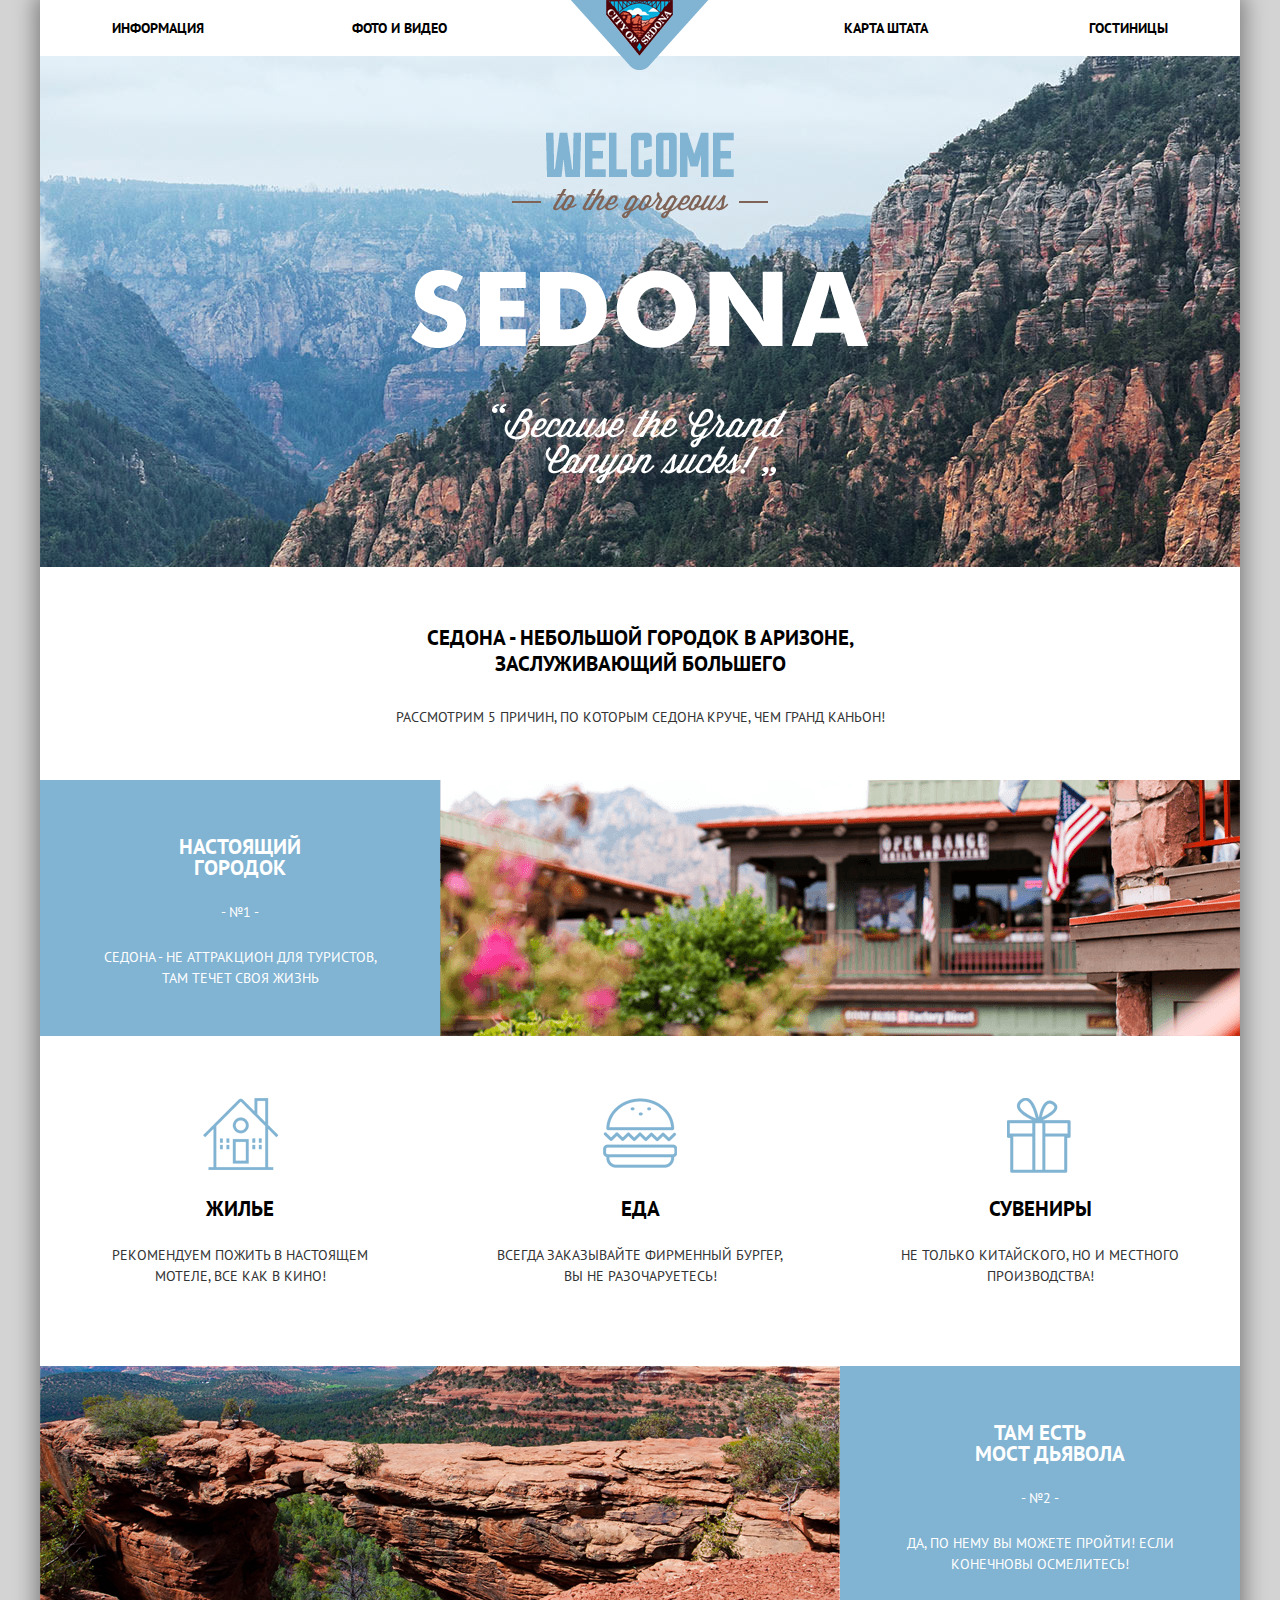
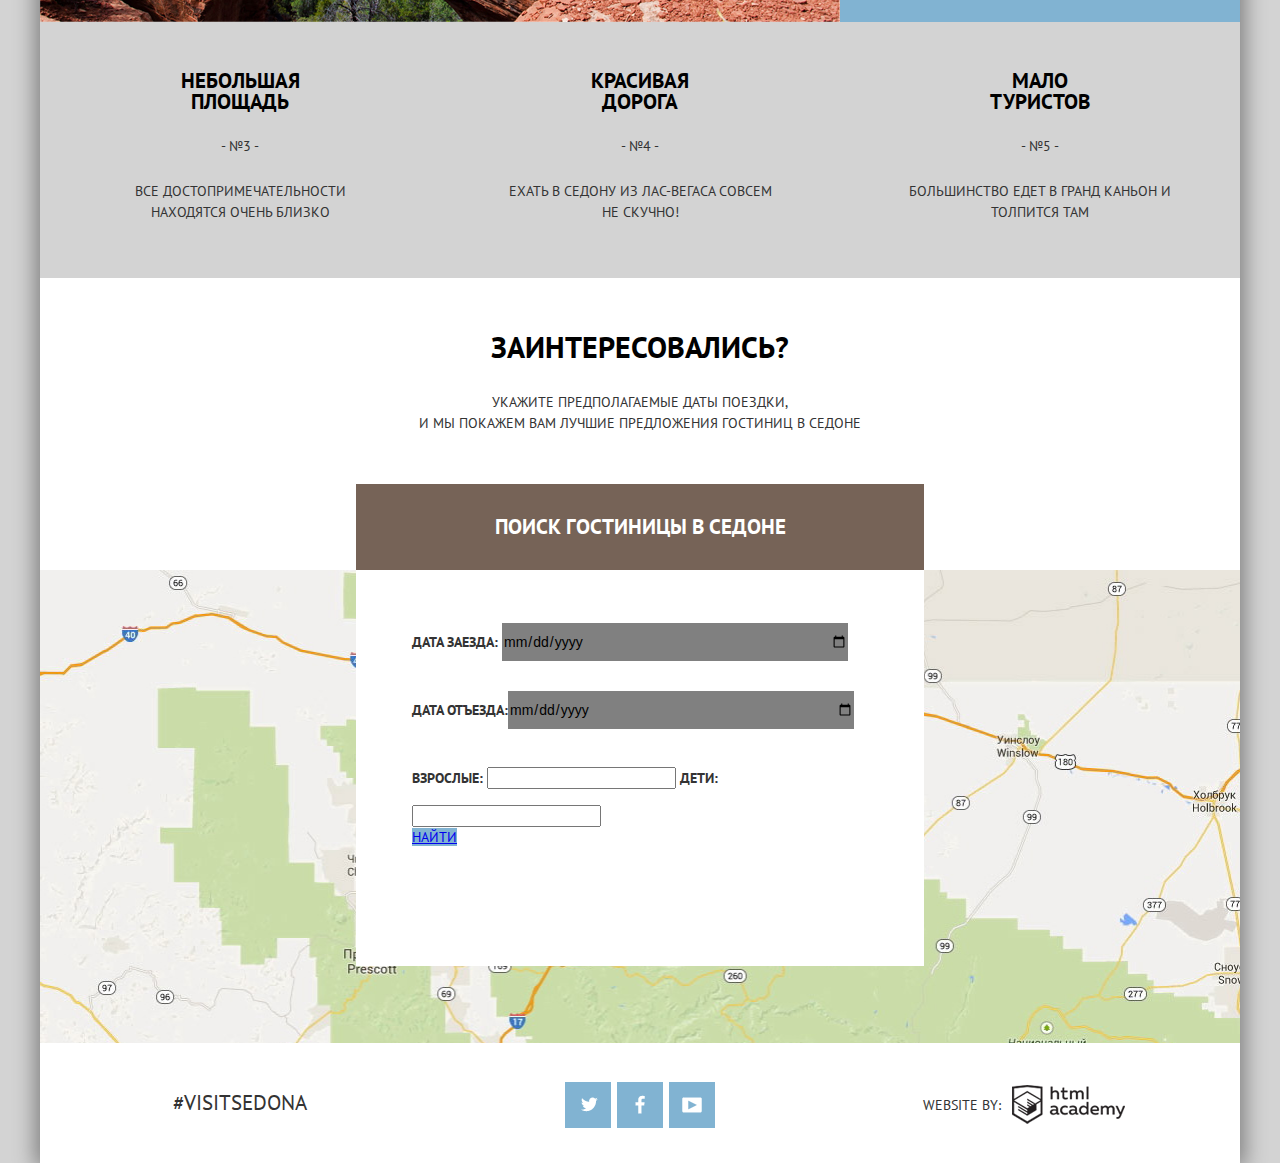
==== commit 95f3cdcb: "Внесла правки в личный проект" ====
--- a/index.html
+++ b/index.html
@@ -1,4 +1,4 @@
-﻿<!DOCTYPE html>
+<!DOCTYPE html>
 <html lang="ru">
   <head>
     <meta charset="utf-8">
@@ -15,54 +15,46 @@
         </div>
         <nav class="main-navigation">
           <ul>
-            <li class="main-navigation-item">
+            <li>
               <a href="#">Информация</a>
             </li>
-            <li class="main-navigation-item">
+            <li>
               <a href="#">Фото и видео</a>
             </li>
-            <li class="main-navigation-item">
+            <li>
               <a href="#">Карта штата</a>
             </li>
-            <li class="main-navigation-item">
-              <a href="hotels.html">Гостиницы</a>
+            <li>
+              <a href="#" class="active">Гостиницы</a>
             </li>
           </ul>
         </nav>
       </header>
       <main>
         <div class="promo-image">
-          <p class="promo-intro welcome">
-            <img src="img/intro-1.png" width="188" height="45" alt="Welcome">
-          </p>
-          <p class="promo-intro to-the-gorgeous">
-            <img src="img/intro-2.png" width="256" height="30" alt="to the gorgeous">
-          <p>   
-          <p class="promo-intro sedona">
-            <img src="img/intro-3.png" width="458" height="78" alt="Sedona">
-          </p>
-          <p class="promo-intro because">
-            <img src="img/intro-4.png" width="296" height="80" alt="&laquo;Because the Grand Canyon sucks!&raquo;"></p>
+            <p class="promo-intro welcome"><img src="img/intro-1.png" width="188" height="45" alt="Welcome"></p>
+            <p class="promo-intro to-the-gorgeous"><img src="img/intro-2.png" width="256" height="30" alt="to the gorgeous"><p>   
+            <p class="promo-intro sedona"><img src="img/intro-3.png" width="458" height="78" alt="Sedona"></p>
+            <p class="promo-intro because"><img src="img/intro-4.png" width="296" height="80" alt="&laquo;Because the Grand Canyon sucks!&raquo;"></p>
+          </div>          
+        <div class="content-about">
+          <h2>Седона - небольшой городок в Аризоне, заслуживающий большего</h2>   
+          <p>Рассмотрим 5 причин, по которым Седона круче, чем Гранд Каньон!</p>
+        </div>
+        <div class="feauters with-photo clearfix">
+          <div class="feauters-item">
+            <b class="feauters-name">Настоящий городок</b>
+            <p class="feauter-number">- №1 -</p>
+            <p><span>Седона - не аттракцион для туристов,</span><span>там течет своя жизнь</span></p>
           </div>
-          <div class="content-about">
-            <h2>Седона - небольшой городок в Аризоне, заслуживающий большего</h2>   
-            <p>Рассмотрим 5 причин, по которым Седона круче, чем Гранд Каньон!</p>
+          <div class="feauters-item photo">
+            <img src="img/content-photo-1.jpg" width="800" height="256" alt="Sedona photo">
           </div>
-          <div class="feauters with-photo clearfix">
-            <div class="feauters-item">
-              <b class="feauters-name">Настоящий городок</b>
-              <p class="feauter-number">- №1 -</p>
-              <p><span>Седона - не аттракцион для туристов,</span><span>там течет своя жизнь</span>
-              </p>
-            </div>
-            <div class="feauters-item photo">
-              <img src="img/content-photo-1.jpg" width="800" height="256" alt="Sedona photo">
-            </div>
-          </div>
-          <div class="feauters with-icon clearfix">
-            <div class="feauters-item">
-              <b class="feauters-name housing">Жилье</b>
-              <p>Рекомендуем пожить в настоящем мотеле, все как в кино!</p>
+        </div>
+        <div class="feauters with-icon clearfix">
+          <div class="feauters-item">
+            <b class="feauters-name housing">Жилье</b>
+            <p>Рекомендуем пожить в настоящем мотеле, все как в кино!</p>
           </div>
           <div class="feauters-item">
             <b class="feauters-name food">Еда</b>
@@ -101,45 +93,42 @@
           </div> 
         </div>
         <div class="search">
-          <h2>Заинтересовались?</h2>
-          <p><span>Укажите предполагаемые даты поездки,</span><span>и мы покажем вам лучшие предложения гостиниц в Седоне</span></p>
+            <h2>Заинтересовались?</h2>
+            <p><span>Укажите предполагаемые даты поездки,</span><span>и мы покажем вам лучшие предложения гостиниц в Седоне</span></p>
         </div>
         <div class="map">
           <img src="img/map.jpg" width="1200" height="473" alt="Map of Sedona">
-          <div class="modal-form">
-            <form class="search-hotel" action="#" method="post">
-              <p class="form-title">Поиск гостиницы в Седоне</p>
-              <div class="search-form">
-                <fieldset class="search-element calendar">
-                  <label class="date-label">Дата заезда:</label> 
-                  <div class="input-date">
-                    <input type="date" name="date-arrival" value="2016-03-24">
-                  </div>
-                </fieldset>  
-                <fieldset class="search-element calendar">
-                  <label class="date-label">Дата выезда:</label>
-                  <div class="input-date"> 
-                    <input type="date" name="date-departure" value="2016-07-04">
-                  </div>  
-                </fieldset>
-                <fieldset class="search-element">
-                  <div class="search-element-item adults">
-                    <label class="input-amount">Взрослые:</label>
-                    <span class="minus">-</span>
-                    <input type="number" name="adults-amount" value="2">
-                    <span class="plus">+</span>
-                  </div>  
-                  <div class="search-element-item children">
-                    <label class="input-amount">Дети:</label> 
-                    <span class="minus">-</span>
-                    <input type="number" name="children-amount" value="0">
-                    <span class="plus">+</span>
-                  </div>
-                </fieldset>   
-                <a class="btn find" href="hotels.index">Найти</a>
-              </div>
-            </form>
-          </div>
+          <div class="form">
+          <form class="search-hotel" action="#" method="post">
+            <p class="form-title">Поиск гостиницы в Седоне</p>
+            <div class="search-form">
+            <fieldset class="search-element">
+              <label class="date-label">Дата заезда:
+                <div class="input-date">
+                <input type="date" name="date-arrival">
+                </div>
+              </label> 
+              <button class="btn calendar" type="submit"></button>
+            </fieldset>  
+            <fieldset class="search-element">
+              <label class="date-label">Дата отъезда:<div class="input-date"> 
+                <input type="date" name="date-departure">
+                </div>
+              </label>
+              <button class="btn calendar" type="submit"></button>   
+            </fieldset>
+            <fieldset class="search-element">
+              <label class="input-amount">Взрослые:
+                <input type="number" name="adults-amount">
+              </label>
+              <label class="input-amount">Дети: 
+                <input type="number" name="children-amount">
+              </label>
+            </fieldset>   
+            <a class="btn find" href="hotels.index">Найти</a>
+            </div>
+          </form>
+        </div>
         </div>
       </main> 
       <footer class="main-footer clearfix">
@@ -153,7 +142,8 @@
         </div>
         <div class="footer-block copyright">
           <p>WEBSITE BY:</p>
-          <a class="btn" href="https://htmlacademy.ru"></a>
+          <a class="btn" href="https://htmlacademy.ru">
+          </a>
         </div>
       </footer>
     </div>
--- a/css/style.css
+++ b/css/style.css
@@ -6,9 +6,9 @@
     line-height: 21px;
     color: #333333;
     font-weight: normal;
-    font-family: "PT Sans", "Arial", san-serif;
+    font-family: "PT Sans", "Arial";
     text-transform: uppercase;
-    background-color: #f2f2f2;
+    background: lightgrey;
 }
 
 .clearfix::after {
@@ -42,8 +42,8 @@
 .container {
     width: 1200px;
     margin: 0 auto;
-    background-color: #ffffff;
-    box-shadow: 0 0 20px 5px #dedede;
+    background: #ffffff;
+    box-shadow: 0 0 20px 5px grey;
 }  
 
 .main-header {
@@ -53,39 +53,37 @@
 .main-navigation {
     min-height: 56px;
     margin: 0;
-    padding: 0;
+    padding: 0 72px;
 }
     
 .main-navigation ul {
     margin: 0;
-    padding-left: 6%;
-    padding-right: 6%;
+    padding: 0;
     list-style: none;
     font-size: 0;
-    
 }    
 
-.main-navigation-item {
-    display: inline-block;
-    width: 20%;
+.main-navigation li {
+    display: inline-block;
+    width: 240px;
     height: 56px;
     margin: 0;
+    padding: 0;
     line-height: 56px;
 }
 
-.main-navigation-item:first-child,
-.main-navigation-item:nth-child(2) {
+.main-navigation li:first-child,
+.main-navigation li:nth-child(2) {
     text-align: left;
 }
-
-
-.main-navigation-item:last-child,
-.main-navigation-item:nth-child(3){
+    
+.main-navigation li:last-child,
+.main-navigation li:nth-last-child(2){
     text-align: right;
 }
 
-.main-navigation-item:nth-child(3) {
-    margin-left: 20%;
+.main-navigation li:nth-child(3) {
+    margin-left: 96px;
 }
 
 .main-navigation a {
@@ -95,34 +93,6 @@
     font-weight: bold;
     vertical-align: middle;
     color: #000000;
-}
-
-.main-navigation-item:nth-child(2) a {
-    padding-left: 15%;
-}
-
-.main-navigation-item:nth-child(3) a {
-    padding-right: 15%;
-}
-
-.main-navigation a:hover {
-    color: #bcd6e7;
-}
-
-.main-navigation a:active {
-    color: #b7b7b7;
-}
-
-.main-navigation a.active {
-    color: #766357;
-}
-
-.main-navigation a.active:hover {
-    color: #604e43;
-}
-
-.main-navigation a.active:active {
-    color: #d6d0cc;
 }
  
 .logo {
@@ -142,10 +112,8 @@
     min-height: 510px;
     padding-top: 1px;
     text-align: center;
-    background:
-    url("../img/promo-background-mask.png") no-repeat 0 454px, 
-    url("../img/promo-background.jpg") no-repeat;
-}
+    background: lightblue url("../img/promo-background.jpg");
+    }
      
 .welcome {
     margin-top: 75px;
@@ -243,7 +211,7 @@
     display: block;
     width: 80px;
     height: 80px;
-    background: transparent url("../img/sprite-icons.png") no-repeat;
+    background: url("../img/sprite-icons.png") no-repeat;
 }
 
 .feauters-name.housing::before {
@@ -270,7 +238,7 @@
 }
 
 .feauters.last {
-    background-color: #eeeeee;
+    background-color: lightgrey;
 }
 
 .feauters.last .feauters-name {
@@ -334,15 +302,14 @@
     height: 473px;
 }    
     
-.modal-form {
+.form {
     position: absolute;
     top: -86px;
     left: 50%;
     margin-left: -284px;
     width:568px;
     height: 482px;
-    color: #000000;
-    background-color: #ffffff;
+    background: #ffffff;
 }
 
 .search-hotel .form-title {
@@ -371,21 +338,7 @@
     margin-bottom: 30px;
     text-align: left;
     line-height: 38px;
-}
-
-.search-element input {
-    font-size: 14px;
-    line-height: 21px;
-    color: #000000;
-    font-weight: bold;
-    font-family: "PT Sans", "Arial", san-serif;
-}
-
-.date-label {
-    display: inline-block;
-    vertical-align: top;
-    width: 110px;
-    line-height: 38px;
+    vertical-align: middle;
 }
 
 .search-element input[type="date"] {
@@ -393,140 +346,21 @@
     vertical-align: top;
     width: 345px;
     height: 38px;
-    margin-left: -3px;
-    background-color: #f2f2f2;
+    background:gray;
     border: none;
 }
 
-.search-element input[type="date"]:focus {
-    background: #ffffff;
-    border: -1px solid #ebebeb;
-    cursor: pointer;
-}
-
-.search-element input[type="date"]:hover {
-    background: #ebebeb;
-    cursor: pointer;
-}
-
 .input-date {
     display: inline-block;
-    vertical-align: top;
     text-align: right;
 }
 
-.search-element.calendar {
-    position: relative;
-}
-
-.search-element.calendar::after {
-    content: "";
-    position: absolute;
-    top: 8px;
-    right: 8px;
-    width: 24px;
-    height: 24px;
-    background: transparent url("../img/spritesheet.png") no-repeat -4px -65px;
-}
-
-.search-element.calendar:hover::after{
-    background-position: -4px -129px;
-    cursor: pointer;
-}
-
-.search-element.calendar:active::after{
-    background-position: -4px -97px;
-    cursor: pointer;
-}
-
-.search-element-item {
-    display: inline-block;
-    vertical-align: top;
-    height: 38px;
-    text-align: center;
-    font-size: 0;
-}
-
-.search-element-item.adults {
-    margin-right: 54px;
-}
-
-.search-element-item label {
-    width: 100px;
-    font-size: 14px;
-}
-
-.search-element-item:first-child label {
-    margin-right: 40px;
-}
-
-.search-element-item:last-child label {
-    margin-right: 25px;
-}
-
-.search-element-item span {
-    display: inline-block;
-    vertical-align: top;
-    width: 25px;
-    font-size: 21px;
-    font-weight: bold;
-    color: #a9a9a9;
-    background-color: #f2f2f2;
-}
-
-.search-element-item span:hover {
-    color: #000000;
-    cursor: pointer;
-}
-
-.search-element-item span:active {
-    color: #81b3d2;
-    cursor: pointer;
-}
-
-.search-element-item .minus {
-    text-align: right;
-}
-
-.search-element-item .plus {
-    text-align: left;
-}
-
-.search-element-item input[type="number"] {
-    display: inline-block;
-    vertical-align: top;
-    width: 62px;
-    height: 38px;
-    padding: 0;
-    text-align: center;
-    background-color: #f2f2f2;
-    border: none;
+.calendar {
+    display: none;
 }
 
 .btn.find {
-    display: block;
-    width: 458px;
-    height: 60px;
-    margin-top: 54px;
-    Font-size: 21px;
-    font-weight: bold;
-    text-decoration: none;
-    color: #ffffff;
-    text-align: center;
-    vertical-align: middle;
-    line-height: 60px;
-    background-color: #81b3d2;
-}
-
-.btn.find:hover {
-    background-color: #669ec0;
-    
-}
-
-.btn.find:active {
-    color: #88b6d1;
-    background-color: #5496bd;
-    
+    background: #81b3d2;
 }
 
 .main-footer {
@@ -619,12 +453,10 @@
     padding-right: 72px;
     padding-top: 1px;
     color: #ffffff;
-    background: lightblue url("../img/filter-promo-background.jpg") no-repeat;
-}
-
-fieldset {
-    border: none;
-}
+    background: lightblue 
+
+url("../img/filter-promo-background.jpg") no-repeat;
+}   
     
 .content-filter-item {
     float: left;
@@ -632,6 +464,7 @@
     min-height: 218px;
     margin: 0;
     padding: 0;
+    outline: 1px solid yellow;
 }
 
 .content-filter-item:last-child {
@@ -645,154 +478,21 @@
     font-weight: bold;
 }
 
-.filter-range .content-filter-title {
-    padding-top: 20px;
-    padding-bottom: 10px;
-}
-
 input[type="checkbox"] {
     display: none;
 }
 
 label.checkbox {
-    position: relative;
     display: block;
-    margin-right: 100px;
+    margin-left: 30px;
     margin-bottom: 20px;
-    padding-left: 30px;
     cursor: pointer;
-}
-
-input[type="checkbox"] + .checkbox-indicator::before {
-    content: "";
-    position: absolute;
-    left: 0;
-    width: 25px;
-    height: 23px;
-    background: url("../img/spritesheet.png") no-repeat -4px -162px;
-}
-
-label.checkbox:hover input[type="checkbox"] + .checkbox-indicator::before {
-    background-position: -4px -162px;
-}
-
-input[type="checkbox"]:disabled + .checkbox-indicator::before {
-    background-position: -4px -258px;
-}
-
-input[type="checkbox"]:checked + .checkbox-indicator::before {
-    background-position: -4px -194px;
-}
-
-label.checkbox:hover input[type="checkbox"]:checked + .checkbox-indicator::before {
-    background-position: -4px -194px;
-}
-
-input[type="checkbox"]:checked:disabled + .checkbox-indicator::before {
-    background-position: -4px -225px;
-}
-
-.price-input {
-    position: relative;
-    height: 36px;
-    margin-bottom: 20px;
-    font-size: 0;
-    border: 2px solid #ffffff;
-    border-radius: 2px;
-}
-
-.price-input::after {
-    content: "";
-    position: absolute;
-    top: 50%;
-    left: 50%;
-    width: 2px;
-    height: 22px;
-    background: #ffffff;
-    transform: translate(-50%, -50%);
-}
-
-.price-input label {
-    display: inline-block;
-    font-size: 14px;
-    line-height: 38px;
-    vertical-align: top;
-    cursor: pointer;
-}
-
-.price-input .min-price,
-.price-input .max-price {
-    width: 90px;
-    padding-left: 65px;
-}
-
-.price-input input {
-    width: 50px;
-    margin: 0;
-    color: inherit;
-    font: inherit;
-    background: none;
+    
+}
+    
+fieldset {
     border: none;
-}
-
-.range-controls {
-  position: relative;
-  margin-bottom: 32px;
-}
-
-.range-controls .scale {
-    height: 2px;
-    background: rgba(255, 255, 255, 0.3);
-}
-
-.range-controls .bar {
-    width: 80%;
-    height: 2px;
-    background-color: #ffffff;
-}
-
-.range-toggle {
-    position: absolute;
-    top: -9px;
-    width: 4px;
-    height: 4px;
-    background-color: #ababab;
-    border: 8px solid #ffffff;
-    border-radius: 50%;
-    box-shadow: 0 2px 1px 0 rgba(0, 1, 1, 0.2);
-    cursor: pointer;
-}
-
-.range-toggle-min {
-    left: 0;
-}
-
-.range-toggle-max {
-    left: 80%;
-}
-
-.range-toggle:hover {
-  background-color: #1c4f80;
-}
-
-.btn-transparent {
-    display: block;
-    margin: 0 auto;
-    padding: 6px 35px;
-    font-size: 14px;
-    line-height: 20px;
-    color: #ffffff;
-    text-transform: uppercase;
-    background: transparent;
-    border: 2px solid #ffffff;
-    border-radius: 2px;
-    cursor: pointer;
-}
-
-.btn-transparent:hover {
-    color: #000000;
-    background-color: #ffffff;
-}
+}    
     
 .sort-results {
     min-height: 86px;
@@ -819,7 +519,6 @@
 .sort-results-item li {
     display: inline-block;
     vertical-align: top;
-    margin-right: 30px;
 }
 
 .sort-results-item.title {
@@ -828,63 +527,10 @@
     vertical-align: middle;
     line-height: 86px;
 }
-
-.sort-results-item .sorting {
-    color: #b2b2b2;
-    text-decoration: none;
-    border-bottom: 1px dotted #81b3d2;
-}
-
-.sorting.active {
-    color: #81b3d2;
-    text-decoration: none;
-    border-bottom: none;
-}
-
-.sort-results-item .sorting:hover {
-    color: #81b3d2;
-}
-
-.sort-results-item .sorting:active {
-    color: #000000;
-    border-bottom: none;
-}
     
 span.sort-results-item {
     margin-right: 40px;
-
 } 
-
-.sort-results-item .arrow {
-    position: relative;
-    display: inline-block;
-    vertical-align: middle;
-    min-width: 15px;
-    min-height: 15px;
-    margin-left: 5px;
-}
-
-.sort-results-item .arrow::before {
-    content: "";
-    position: absolute;
-    left: 3px; bottom: 0px; 
-    border: 6px solid transparent; 
-    border-top: 10px solid #cccccc;
-}
-
-.sort-results-item .arrow.active::before {
-    border-top-color: #e7e7e7;
-}
-
-.sort-results-item .arrow:hover::before {
-    border-top-color: #000000;
-}
-
-.sort-results-item .arrow-down::before {
-    bottom: 5px;
-    transform: rotate(180deg);
-    
-}
 
 .hotels {
     padding-right: 72px;
@@ -915,21 +561,10 @@
 }
 
 .hotel-title {
-    display: block;
-    font-weight: bold;
-    margin: 0;
+    font-weight: bold;
+    margin: 0;
+    padding: 0;
     margin-bottom: 5px;
-    padding: 0;
-    color: #000000;
-    text-decoration: none;
-}
-
-.hotel-title:hover {
-    color: lightblue;
-}
-
-.hotel-title:active {
-    color: lightgrey;
 }
 
 .hotel-about-column {
@@ -959,41 +594,15 @@
     background-color: #81b3d2;
 }
 
-.hotel-about-btn.more:hover {
-    background-color: #669ec0;
-}
-
-.hotel-about-btn.more:active {
-    color: #88b6d1;
-    background-color: #5496bd;
-}
-
-.hotel-about-btn.more a:active,
-.hotel-about-btn.booking a:active {
-    opacity: 0.3;
-}
-
 .hotel-about-btn.booking {
     width: 142px;
     background-color: #766357;
 }
 
-.hotel-about-btn.booking:hover {
-    background-color: #604e43;
-}
-
-.hotel-about-btn.booking:active {
-    color: #857871;
-    background-color: #503e33;
-}
-
 .rating-number {
-    width: 110px;
     margin-top: 44px;
-    padding: 2px 0;
-    text-align: center;
-    background-color: #f2f2f2;
-    color: #828282;
+    padding: 2px 10px;
+    background: lightgrey;
 }
 
 .rating-stars {
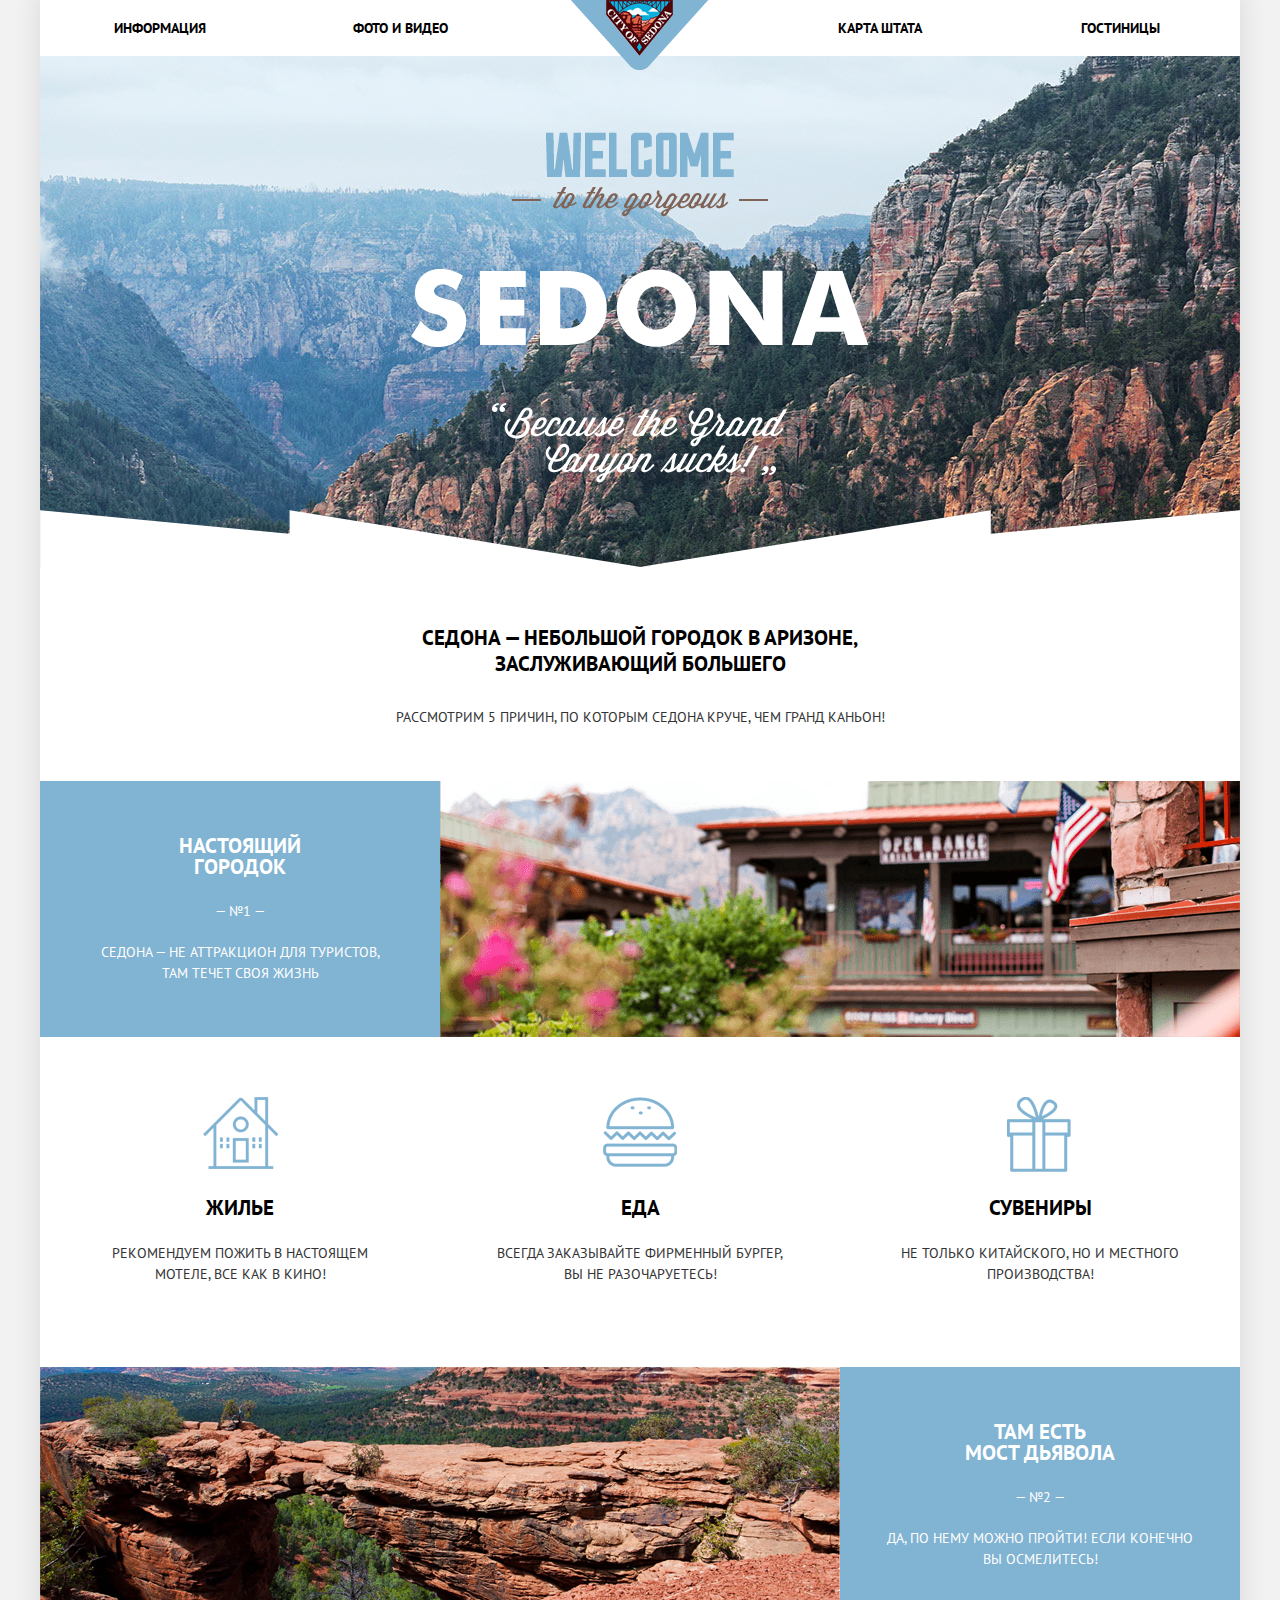
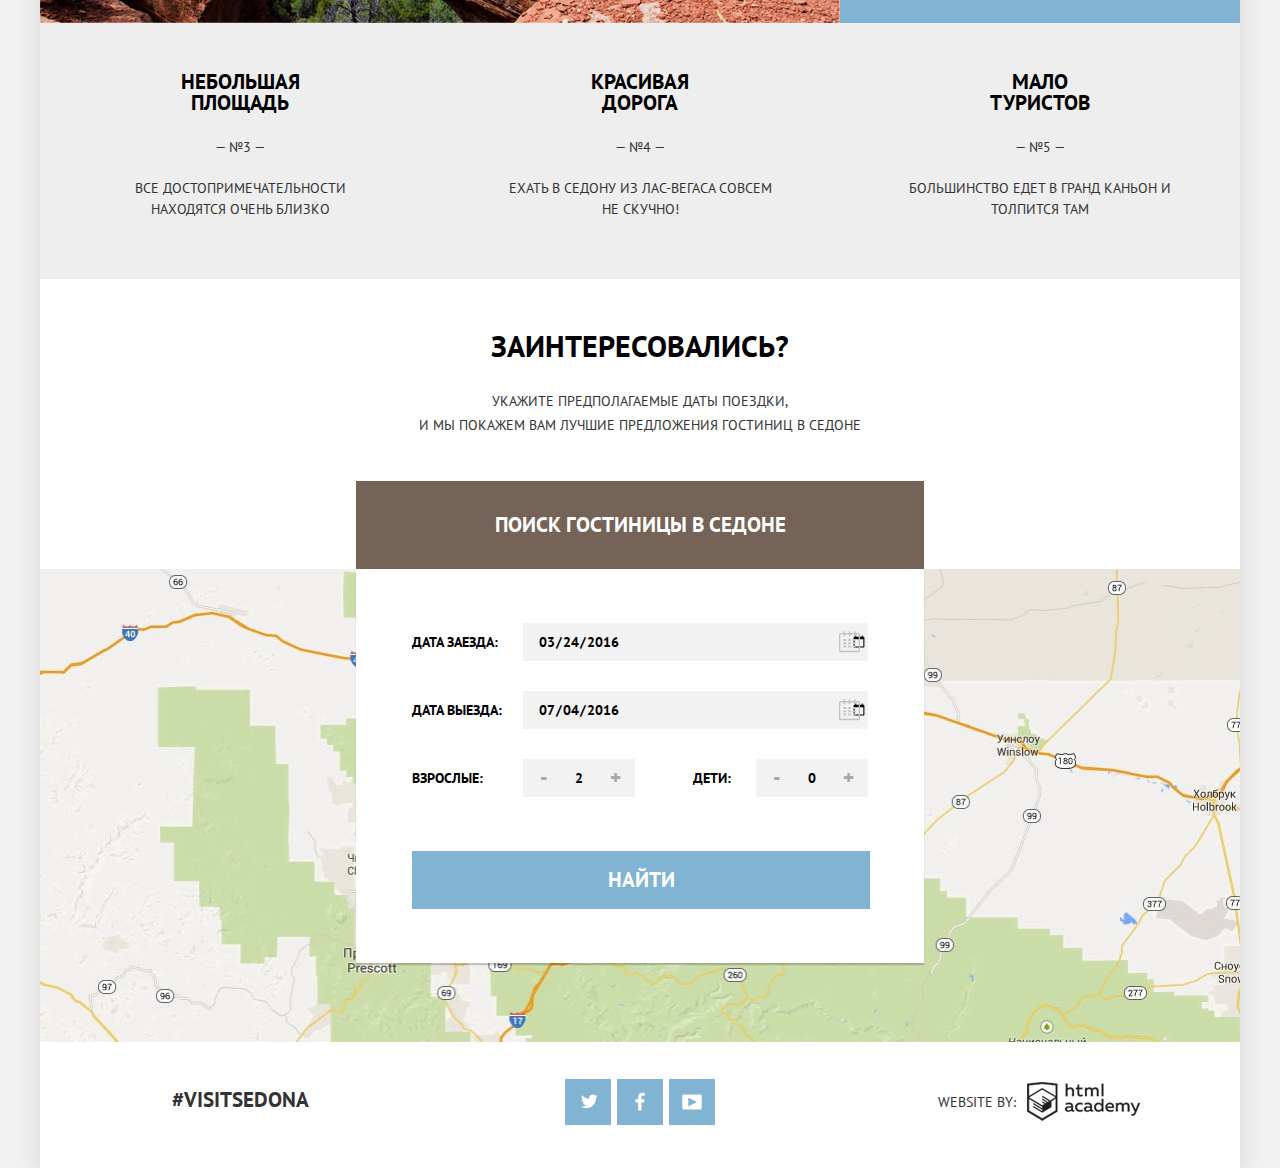
==== commit a3bfa3f9: "Внесла правки в личный проект" ====
--- a/index.html
+++ b/index.html
@@ -5,7 +5,7 @@
     <title>HTML Academy: Седона</title>
     <link href="https://fonts.googleapis.com/css?family=PT+Sans:400,700&amp;subset=cyrillic" rel="stylesheet">
     <link rel="stylesheet" href="css/normalize.css">
-    <link href="css/style.css" rel="stylesheet">
+    <link rel="stylesheet" href="css/style.css">
   </head>
   <body>
     <div class="container">
@@ -15,37 +15,40 @@
         </div>
         <nav class="main-navigation">
           <ul>
-            <li>
+            <li class="main-navigation-item">
               <a href="#">Информация</a>
             </li>
-            <li>
+            <li class="main-navigation-item">
               <a href="#">Фото и видео</a>
             </li>
-            <li>
+            <li class="main-navigation-item">
               <a href="#">Карта штата</a>
             </li>
-            <li>
-              <a href="#" class="active">Гостиницы</a>
+            <li class="main-navigation-item">
+              <a href="hotels.html">Гостиницы</a>
             </li>
           </ul>
         </nav>
       </header>
       <main>
         <div class="promo-image">
-            <p class="promo-intro welcome"><img src="img/intro-1.png" width="188" height="45" alt="Welcome"></p>
-            <p class="promo-intro to-the-gorgeous"><img src="img/intro-2.png" width="256" height="30" alt="to the gorgeous"><p>   
-            <p class="promo-intro sedona"><img src="img/intro-3.png" width="458" height="78" alt="Sedona"></p>
-            <p class="promo-intro because"><img src="img/intro-4.png" width="296" height="80" alt="&laquo;Because the Grand Canyon sucks!&raquo;"></p>
-          </div>          
+          <img src="img/intro-1.png" class="promo-intro welcome" width="188" height="45" alt="Welcome">
+          <img src="img/intro-2.png" class="promo-intro to-the-gorgeous" width="256" height="30" alt="to the gorgeous">
+          <img src="img/intro-3.png" class="promo-intro sedona" width="458" height="78" alt="Sedona">
+          <img src="img/intro-4.png" class="promo-intro because" width="296" height="80" alt="&laquo;Because the Grand Canyon sucks!&raquo;">
+        </div>
         <div class="content-about">
-          <h2>Седона - небольшой городок в Аризоне, заслуживающий большего</h2>   
-          <p>Рассмотрим 5 причин, по которым Седона круче, чем Гранд Каньон!</p>
+            <h2>Седона — небольшой городок в Аризоне, заслуживающий большего</h2>   
+            <p>Рассмотрим 5 причин, по которым Седона круче, чем Гранд Каньон!
+            </p>
         </div>
         <div class="feauters with-photo clearfix">
           <div class="feauters-item">
-            <b class="feauters-name">Настоящий городок</b>
-            <p class="feauter-number">- №1 -</p>
-            <p><span>Седона - не аттракцион для туристов,</span><span>там течет своя жизнь</span></p>
+            <b class="feauters-title">Настоящий городок</b>
+            <p class="feauter-number">— №1 —</p>
+            <p>Седона — не аттракцион для туристов,<br>
+              там течет своя жизнь
+            </p>
           </div>
           <div class="feauters-item photo">
             <img src="img/content-photo-1.jpg" width="800" height="256" alt="Sedona photo">
@@ -53,15 +56,15 @@
         </div>
         <div class="feauters with-icon clearfix">
           <div class="feauters-item">
-            <b class="feauters-name housing">Жилье</b>
+            <h2 class="feauters-title housing">Жилье</h2>
             <p>Рекомендуем пожить в настоящем мотеле, все как в кино!</p>
           </div>
           <div class="feauters-item">
-            <b class="feauters-name food">Еда</b>
+            <h2 class="feauters-title food">Еда</h2>
             <p>Всегда заказывайте фирменный бургер, вы не разочаруетесь!</p>
           </div>
           <div class="feauters-item">
-            <b class="feauters-name souvenirs">Сувениры</b>
+            <h2 class="feauters-title souvenirs">Сувениры</h2>
             <p>Не только китайского, но и местного производства!</p>
           </div>
         </div> 
@@ -69,66 +72,70 @@
           <div class="feauters-item photo">
             <img src="img/content-photo-2.jpg" width="800" height="256" alt="Sedona photo">
           </div>
-          <div class="feauters-item">
-            <b class="feauters-name"><span>Там есть</span><span>мост дьявола</span></b>
-            <p class="feauter-number">- №2 -</p>
-            <p><span>Да, по нему вы можете пройти!</span> Если конечно<span> вы осмелитесь!</span></p>
+        <div class="feauters-item">
+          <b class="feauters-title">Там есть<br>
+          мост дьявола</b>
+          <p class="feauter-number">— №2 —</p>
+          <p>Да, по нему можно пройти! Если конечно вы осмелитесь!</p>
           </div>
         </div>
         <div class="feauters last clearfix">
           <div class="feauters-item">
-            <b class="feauters-name">Небольшая площадь</b>
-            <p class="feauter-number">- №3 -</p>
+            <b class="feauters-title">Небольшая площадь</b>
+            <p class="feauter-number">— №3 —</p>
             <p>Все достопримечательности находятся очень близко</p>
           </div>
           <div class="feauters-item">
-            <b class="feauters-name">Красивая дорога</b>
-            <p class="feauter-number">- №4 -</p>
+            <b class="feauters-title">Красивая дорога</b>
+            <p class="feauter-number">— №4 —</p>
             <p>Ехать в Седону из Лас-Вегаса совсем не скучно!</p>
           </div>
           <div class="feauters-item">
-            <b class="feauters-name">Мало туристов</b>
-            <p class="feauter-number">- №5 -</p>
+            <b class="feauters-title">Мало туристов</b>
+            <p class="feauter-number">— №5 —</p>
             <p>Большинство едет в Гранд Каньон и толпится там</p>
           </div> 
         </div>
         <div class="search">
-            <h2>Заинтересовались?</h2>
-            <p><span>Укажите предполагаемые даты поездки,</span><span>и мы покажем вам лучшие предложения гостиниц в Седоне</span></p>
+          <h2>Заинтересовались?</h2>
+          <p>Укажите предполагаемые даты поездки,<br>и мы покажем вам лучшие предложения гостиниц в Седоне</p>
         </div>
         <div class="map">
           <img src="img/map.jpg" width="1200" height="473" alt="Map of Sedona">
-          <div class="form">
-          <form class="search-hotel" action="#" method="post">
-            <p class="form-title">Поиск гостиницы в Седоне</p>
-            <div class="search-form">
-            <fieldset class="search-element">
-              <label class="date-label">Дата заезда:
-                <div class="input-date">
-                <input type="date" name="date-arrival">
-                </div>
-              </label> 
-              <button class="btn calendar" type="submit"></button>
-            </fieldset>  
-            <fieldset class="search-element">
-              <label class="date-label">Дата отъезда:<div class="input-date"> 
-                <input type="date" name="date-departure">
-                </div>
-              </label>
-              <button class="btn calendar" type="submit"></button>   
-            </fieldset>
-            <fieldset class="search-element">
-              <label class="input-amount">Взрослые:
-                <input type="number" name="adults-amount">
-              </label>
-              <label class="input-amount">Дети: 
-                <input type="number" name="children-amount">
-              </label>
-            </fieldset>   
-            <a class="btn find" href="hotels.index">Найти</a>
-            </div>
-          </form>
-        </div>
+          <div class="search-form">
+            <form class="search-hotel" action="#" method="post">
+              <a class="form-title" href="hotels.html">Поиск гостиницы в Седоне</a>
+              <div class="modal-form">
+                <fieldset class="search-element calendar">
+                  <label for="date-arrival-id" class="date-label">Дата заезда:</label> 
+                  <div class="input-date">
+                    <input type="date" name="date-arrival" id="date-arrival-id" value="2016-03-24">
+                  </div>
+                </fieldset>  
+                <fieldset class="search-element calendar">
+                  <label for="date-departure-id" class="date-label">Дата выезда:</label>
+                  <div class="input-date"> 
+                    <input type="date" name="date-departure" id="date-departure-id" value="2016-07-04">
+                  </div>  
+                </fieldset>
+                <fieldset class="search-element">
+                  <div class="search-element-item adults">
+                    <label for="adults-amount-id" class="input-amount">Взрослые:</label>
+                    <span class="minus">-</span>
+                    <input type="number" name="adults-amount" id="adults-amount-id" value="2">
+                    <span class="plus">+</span>
+                  </div>  
+                  <div class="search-element-item children">
+                    <label for="children-amount-id" class="input-amount">Дети:</label> 
+                    <span class="minus">-</span>
+                    <input type="number" name="children-amount" id="children-amount-id" value="0">
+                    <span class="plus">+</span>
+                  </div>
+                </fieldset>   
+                <input type="submit" name="find" class="btn find" value="Найти">
+              </div>
+            </form>
+          </div>
         </div>
       </main> 
       <footer class="main-footer clearfix">
@@ -142,8 +149,7 @@
         </div>
         <div class="footer-block copyright">
           <p>WEBSITE BY:</p>
-          <a class="btn" href="https://htmlacademy.ru">
-          </a>
+          <a class="btn" href="https://htmlacademy.ru"></a>
         </div>
       </footer>
     </div>
--- a/css/style.css
+++ b/css/style.css
@@ -6,9 +6,9 @@
     line-height: 21px;
     color: #333333;
     font-weight: normal;
-    font-family: "PT Sans", "Arial";
+    font-family: "PT Sans", "Arial", sans-serif;
     text-transform: uppercase;
-    background: lightgrey;
+    background-color: #f2f2f2;
 }
 
 .clearfix::after {
@@ -42,8 +42,8 @@
 .container {
     width: 1200px;
     margin: 0 auto;
-    background: #ffffff;
-    box-shadow: 0 0 20px 5px grey;
+    background-color: #ffffff;
+    box-shadow: 0 0 20px 5px #dedede;
 }  
 
 .main-header {
@@ -53,7 +53,7 @@
 .main-navigation {
     min-height: 56px;
     margin: 0;
-    padding: 0 72px;
+    padding: 0;
 }
     
 .main-navigation ul {
@@ -63,27 +63,18 @@
     font-size: 0;
 }    
 
-.main-navigation li {
-    display: inline-block;
-    width: 240px;
+.main-navigation-item {
+    display: inline-block;
+    width: 20%;
     height: 56px;
     margin: 0;
     padding: 0;
     line-height: 56px;
-}
-
-.main-navigation li:first-child,
-.main-navigation li:nth-child(2) {
-    text-align: left;
-}
-    
-.main-navigation li:last-child,
-.main-navigation li:nth-last-child(2){
-    text-align: right;
-}
-
-.main-navigation li:nth-child(3) {
-    margin-left: 96px;
+    text-align: center;
+}
+
+.main-navigation-item:nth-child(3) {
+    margin-left: 20%;
 }
 
 .main-navigation a {
@@ -93,6 +84,26 @@
     font-weight: bold;
     vertical-align: middle;
     color: #000000;
+}
+
+.main-navigation a:hover {
+    color: #bcd6e7;
+}
+
+.main-navigation a:active {
+    color: #b7b7b7;
+}
+
+.main-navigation a.active {
+    color: #766357;
+}
+
+.main-navigation a.active:hover {
+    color: #604e43;
+}
+
+.main-navigation a.active:active {
+    color: #d6d0cc;
 }
  
 .logo {
@@ -102,77 +113,71 @@
     margin-left: -69px;
 }
 
-.logo img {
-    width: 138px;
-    height: 70px;
-}
- 
 .promo-image {
     width: 1200px;
     min-height: 510px;
+    margin: 0 auto;
     padding-top: 1px;
     text-align: center;
-    background: lightblue url("../img/promo-background.jpg");
-    }
+    background:
+    url("../img/promo-background-mask.png") no-repeat 0 454px, 
+    url("../img/promo-background.jpg") no-repeat;
+}
+
+.promo-image img {
+    display: block;
+    margin-left: auto;
+    margin-right: auto;
+}
      
-.welcome {
+.promo-image .welcome {
     margin-top: 75px;
-    margin-bottom: 6px;
-}
-
-.welcome img {
-    width: 188px;
-    height: 45px;
-}
-
-.to-the-gorgeous img {
-     width: 256px;
-     height: 30px;
-}
-
-.sedona {
-    margin-top: 45px;
-    margin-bottom: 50px;
-}
-
-.sedona img {
-    width: 458px;
-    height: 78px;
-}
-
-.because img {
-    width: 296px;
-    height: 80px;
+    margin-bottom: 10px;
+}
+
+.promo-image .sedona {
+    margin-top: 52px;
+    margin-bottom: 56px;
 }
 
 .content-about {
     width: 576px;
-    min-height: 155px;
+    min-height: 136px;
     margin: 0 auto;
     padding-top: 58px;
-    padding-left: 40px;
-    padding-right: 40px;
+    padding-left: 42px;
+    padding-right: 42px;
+    padding-bottom: 20px;
     text-align: center;
 }
 
 .content-about h2 {
-    margin-bottom: 30px;
+    margin-bottom: 28px;
+    padding-left: 35px;
+    padding-right: 35px;
+    line-height: 26px;
  }
  
- .feauters {
+.content-about p {
+    margin: 0;
+    padding-left: 20px;
+    padding-right: 20px;
+    line-height: 24px;
+}
+ 
+.feauters {
     min-height: 256px;
 }
-
 
 .feauters.with-photo {
     background-color: #81b3d2;
     color: #ffffff;
 }
 
- .feauters-item.photo {
+.feauters-item.photo {
     width: 800px;
     line-height: 0;
-   }    
+}    
     
 .feauters-item {
     float: left;
@@ -181,28 +186,23 @@
     text-align: center;
 }  
 
-.feauters-item img {
-    width: 800px;
-    height: 256px;
-}
-
 .with-icon .feauters-item {
     min-height: 330px;
 }
 
-.feauters-name {
+.feauters-title {
     display: block;
-    margin-top: 56px;
+    margin-top: 54px;
     margin-left: 135px;
     margin-right: 135px;
 }
 
-.with-icon .feauters-name {
+.with-icon .feauters-title {
     position: relative;
-    padding-top: 106px;
-}
-
-.with-icon .feauters-name::before {
+    padding-top: 104px;
+}
+
+.with-icon .feauters-title::before {
     content: "";
     position: absolute;
     top: 6px;
@@ -211,57 +211,49 @@
     display: block;
     width: 80px;
     height: 80px;
-    background: url("../img/sprite-icons.png") no-repeat;
-}
-
-.feauters-name.housing::before {
+    background: transparent url("../img/sprite-icons.png") no-repeat;
+}
+
+.feauters-title.housing::before {
     background-position: -2px -85px;
 }
 
-.feauters-name.food::before {
+.feauters-title.food::before {
     background-position: -2px -5px;
 }
 
-.feauters-name.souvenirs::before {
+.feauters-title.souvenirs::before {
     background-position: 2px -168px;
 }
 
 
-.with-photo .feauters-name {
-    color: #ffffff;
+.with-photo .feauters-title {
+    margin-left: 120px;
+    margin-right: 120px;
+    color: #ffffff; 
 } 
 
-.feauters-name span {
-    display: inline-block;
-    vertical-align: top;
-    white-space: nowrap;
-}
-
 .feauters.last {
-    background-color: lightgrey;
-}
-
-.feauters.last .feauters-name {
+    background-color: #eeeeee;
+}
+
+.feauters.last .feauters-title {
     margin-top: 48px;
 }
 
 .feauters-item p {
     margin-left: 65px;
     margin-right: 65px;
+    margin-bottom: 20px;
 }
 
 .with-photo p {
-    margin-left: 35px;
-    margin-right: 35px;
-}
-
-.with-photo span {
-    display: inline-block;
-    white-space: nowrap;
+    margin-left: 45px;
+    margin-right: 45px;
 }
 
 .with-icon p {
-    margin-top: 26px;
+    margin-top: 22px;
     margin-left: 50px;
     margin-right: 50px;
 }
@@ -277,56 +269,62 @@
      
 .search {
     width: 576px;
-    min-height: 236px;
     margin: 0 auto;
-    padding-top: 56px;
+    padding-top: 54px;
     padding-left: 42px;
     padding-right: 42px;
+    padding-bottom: 20px;
+    margin-bottom: 112px;
     text-align: center;
 }   
     
 .search h2 {
     font-size: 30px;
-    margin-bottom: 32px;
+    margin-bottom: 30px;
 }  
 
-.search span {
-    display: inline-block;
-    vertical-align: top;
-    white-space: nowrap;
+.search p {
+    margin: 0;
+    padding-left: 40px;
+    padding-right: 40px;
+    line-height: 24px;
 }
     
 .map {
     position: relative;
     width: 1200px;
-    height: 473px;
+    min-height: 473px;
 }    
     
-.form {
+.search-form {
     position: absolute;
-    top: -86px;
+    top: -88px;
     left: 50%;
     margin-left: -284px;
     width:568px;
-    height: 482px;
-    background: #ffffff;
+    min-height: 482px;
+    color: #000000;
+    background-color: #ffffff;
+    box-shadow: 0 2px 1px 0 rgba(0, 1, 1, 0.2);
 }
 
 .search-hotel .form-title {
-    height: 86px;
-    background: #766357;
-    line-height: 86px;
+    display: block;
+    padding: 31px 100px;
     text-align: center;
     vertical-align: middle;
     font-size: 21px;
     font-weight: bold;
+    line-height: 26px;
+    text-decoration: none;
     color: #ffffff;
-}
-
-.search-form {
+    background: #766357;
+}
+
+.modal-form {
     width: 458px;
     height: 286px;
-    margin: 53px 56px;
+    margin: 54px 56px;
 }
 
 .search-element {
@@ -338,32 +336,177 @@
     margin-bottom: 30px;
     text-align: left;
     line-height: 38px;
-    vertical-align: middle;
+}
+
+.search-element input {
+    font-size: 14px;
+    line-height: 21px;
+    color: #000000;
+    font-weight: bold;
+    font-family: "PT Sans", "Arial", sans-serif;
+}
+
+.date-label {
+    display: inline-block;
+    vertical-align: top;
+    width: 110px;
+    line-height: 38px;
 }
 
 .search-element input[type="date"] {
     display: inline-block;
     vertical-align: top;
-    width: 345px;
+    width: 330px;
     height: 38px;
-    background:gray;
+    margin-left: -3px;
+    padding-left: 15px;
+    background-color: #f2f2f2;
     border: none;
 }
 
+.search-element input[type="date"]:focus {
+    background-color: #ffffff;
+    border: -1px solid #ebebeb;
+    cursor: pointer;
+}
+
+.search-element input[type="date"]:hover {
+    background-color: #ebebeb;
+    cursor: pointer;
+}
+
 .input-date {
     display: inline-block;
+    vertical-align: top;
     text-align: right;
 }
 
-.calendar {
-    display: none;
+.search-element.calendar {
+    position: relative;
+}
+
+.search-element.calendar::after {
+    content: "";
+    position: absolute;
+    top: 8px;
+    right: 8px;
+    width: 24px;
+    height: 24px;
+    background: transparent url("../img/spritesheet.png") no-repeat -4px -65px;
+}
+
+.search-element.calendar:hover::after {
+    background-position: -4px -129px;
+    cursor: pointer;
+}
+
+.search-element.calendar:active::after {
+    background-position: -4px -97px;
+    cursor: pointer;
+}
+
+.search-element-item {
+    display: inline-block;
+    vertical-align: top;
+    height: 38px;
+    text-align: center;
+    font-size: 0;
+}
+
+.search-element-item.adults {
+    margin-right: 54px;
+}
+
+.search-element-item label {
+    width: 100px;
+    font-size: 14px;
+}
+
+.search-element-item:first-child label {
+    margin-right: 40px;
+}
+
+.search-element-item:last-child label {
+    margin-right: 25px;
+}
+
+.search-element-item span {
+    display: inline-block;
+    vertical-align: top;
+    width: 25px;
+    font-size: 21px;
+    font-weight: bold;
+    color: #a9a9a9;
+    background-color: #f2f2f2;
+}
+
+.search-element-item span:hover {
+    color: #000000;
+    cursor: pointer;
+}
+
+.search-element-item span:active {
+    color: #81b3d2;
+    cursor: pointer;
+}
+
+.search-element-item .minus {
+    text-align: right;
+}
+
+.search-element-item .plus {
+    text-align: left;
+}
+
+.search-element-item input[type="number"] {
+    display: inline-block;
+    vertical-align: top;
+    width: 62px;
+    height: 38px;
+    padding: 0;
+    text-align: center;
+    background-color: #f2f2f2;
+    border: none;
+}
+
+input[type=number]::-webkit-inner-spin-button, 
+input[type=number]::-webkit-outer-spin-button { 
+  -webkit-appearance: none; 
+  margin: 0; 
 }
 
 .btn.find {
-    background: #81b3d2;
+    display: block;
+    width: 458px;
+    min-height: 58px;
+    margin-top: 54px;
+    padding-left: 100px;
+    padding-right: 100px;
+    font-family: "PT Sans", "Arial", sans-serif;
+    font-size: 21px;
+    line-height: 26px;
+    font-weight: bold;
+    text-align: center;
+    text-decoration: none;
+    color: #ffffff;
+    text-transform: uppercase;
+    background-color: #81b3d2;
+    border: none;
+    cursor: pointer;
+}
+
+.btn.find:hover {
+    background-color: #669ec0;
+    
+}
+
+.btn.find:active {
+    color: #88b6d1;
+    background-color: #5496bd;
 }
 
 .main-footer {
+    min-height: 120px;
     font-size: 0;
     text-align: center;
 }
@@ -371,10 +514,14 @@
 .footer-block {
     float: left;
     width: 400px;
-    min-height: 120px;
-    line-height: 120px;
+    min-height: 104px;
+    line-height: 104px;
     font-size: 21px;
     vertical-align: middle;
+}
+
+.footer-block span {
+    font-weight: bold;
 }
 
 .footer-block p {
@@ -433,8 +580,8 @@
 .copyright .btn {
     display: inline-block;
     vertical-align: middle;
-    width: 150px;
-    height: 50px;
+    width: 120px;
+    min-height: 50px;
     background: url("../img/sprite-logo.png") no-repeat 0 0;
 }
 
@@ -453,29 +600,38 @@
     padding-right: 72px;
     padding-top: 1px;
     color: #ffffff;
-    background: lightblue 
-
-url("../img/filter-promo-background.jpg") no-repeat;
-}   
+    background: #7f9dbf url("../img/filter-promo-background.jpg") no-repeat;
+    background-size: cover;
+}
+
+fieldset {
+    border: none;
+}
     
 .content-filter-item {
     float: left;
-    width: 240px;
-    min-height: 218px;
-    margin: 0;
-    padding: 0;
-    outline: 1px solid yellow;
+    width: 254px;
+    min-height: 216px;
+    margin: 0;
+    padding: 0;
 }
 
 .content-filter-item:last-child {
     float: right;
-    width: 328px;
+    width: 326px;
 }
 
 .content-filter-title {
-    padding-top: 15px;
-    padding-bottom: 15px;
-    font-weight: bold;
+    padding: 0;
+    padding-top: 26px;
+    padding-bottom: 25px;
+    font-size: 16px;
+    line-height: 21px;
+    font-weight: bold;
+}
+
+.filter-range .content-filter-title {
+    padding-bottom: 10px;
 }
 
 input[type="checkbox"] {
@@ -483,16 +639,146 @@
 }
 
 label.checkbox {
+    position: relative;
     display: block;
-    margin-left: 30px;
+    margin-right: 100px;
+    margin-bottom: 24px;
+    padding-left: 40px;
+    cursor: pointer;
+}
+
+input[type="checkbox"] + .checkbox-indicator::before {
+    content: "";
+    position: absolute;
+    left: 0;
+    width: 25px;
+    height: 23px;
+    background: url("../img/spritesheet.png") no-repeat -4px -162px;
+}
+
+label.checkbox:hover input[type="checkbox"] + .checkbox-indicator::before {
+    background-position: -4px -162px;
+}
+
+input[type="checkbox"]:disabled + .checkbox-indicator::before {
+    background-position: -4px -258px;
+}
+
+input[type="checkbox"]:checked + .checkbox-indicator::before {
+    background-position: -4px -194px;
+}
+
+label.checkbox:hover input[type="checkbox"]:checked + .checkbox-indicator::before {
+    background-position: -4px -194px;
+}
+
+input[type="checkbox"]:checked:disabled + .checkbox-indicator::before {
+    background-position: -4px -225px;
+}
+
+.price-input {
+    position: relative;
+    height: 32px;
+    margin-left: 10px;
     margin-bottom: 20px;
+    font-size: 0;
+    border: 2px solid #ffffff;
+    border-radius: 2px;
+}
+
+.price-input::after {
+    content: "";
+    position: absolute;
+    top: 50%;
+    left: 50%;
+    width: 2px;
+    height: 22px;
+    background: #ffffff;
+    transform: translate(-50%, -50%);
+}
+
+.price-input label {
+    display: inline-block;
+    font-size: 14px;
+    line-height: 28px;
+    vertical-align: top;
     cursor: pointer;
-    
-}
-    
-fieldset {
+}
+
+.price-input .min-price,
+.price-input .max-price {
+    width: 88px;
+    padding-left: 62px;
+}
+
+.price-input input {
+    width: 50px;
+    margin: 0;
+    color: inherit;
+    font: inherit;
+    background: none;
     border: none;
-}    
+}
+
+.range-controls {
+    position: relative;
+    margin-left: 10px;
+    margin-bottom: 32px;
+}
+
+.range-controls .scale {
+    height: 2px;
+    background: rgba(255, 255, 255, 0.3);
+}
+
+.range-controls .bar {
+    width: 80%;
+    height: 2px;
+    background-color: #ffffff;
+}
+
+.range-toggle {
+    position: absolute;
+    top: -9px;
+    width: 4px;
+    height: 4px;
+    background-color: #ababab;
+    border: 8px solid #ffffff;
+    border-radius: 50%;
+    box-shadow: 0 2px 1px 0 rgba(0, 1, 1, 0.2);
+    cursor: pointer;
+}
+
+.range-toggle-min {
+    left: 0;
+}
+
+.range-toggle-max {
+    left: 80%;
+}
+
+.range-toggle:hover {
+    background-color: #1c4f80;
+}
+
+.btn-transparent {
+    display: block;
+    margin: 0 auto;
+    padding: 6px 32px;
+    font-size: 14px;
+    line-height: 20px;
+    color: #ffffff;
+    text-transform: uppercase;
+    background: transparent;
+    border: 2px solid #ffffff;
+    border-radius: 2px;
+    cursor: pointer;
+}
+
+.btn-transparent:hover {
+    color: #000000;
+    background-color: #ffffff;
+}
     
 .sort-results {
     min-height: 86px;
@@ -501,7 +787,7 @@
     padding-left: 72px;
     vertical-align: middle;
     line-height: 86px;
-    border-bottom: 2px solid #e5e5e5;
+    border-bottom: 1px solid #e5e5e5;
 }    
     
 .sort-results-item {
@@ -519,6 +805,7 @@
 .sort-results-item li {
     display: inline-block;
     vertical-align: top;
+    margin-right: 30px;
 }
 
 .sort-results-item.title {
@@ -527,22 +814,81 @@
     vertical-align: middle;
     line-height: 86px;
 }
+
+span.sort-results-item,
+a.sorting {
+    font-size: 12px;
+}
+
+.sort-results-item .sorting {
+    color: #b2b2b2;
+    text-decoration: none;
+    border-bottom: 1px dotted #81b3d2;
+}
+
+.sorting.active {
+    color: #81b3d2;
+    text-decoration: none;
+    border-bottom: none;
+}
+
+.sort-results-item .sorting:hover {
+    color: #81b3d2;
+}
+
+.sort-results-item .sorting:active {
+    color: #000000;
+    border-bottom: none;
+}
     
 span.sort-results-item {
     margin-right: 40px;
 } 
 
+.sort-results-item .arrow {
+    position: relative;
+    display: inline-block;
+    vertical-align: middle;
+    min-width: 15px;
+    min-height: 15px;
+    margin-left: 5px;
+}
+
+.sort-results-item .arrow::before {
+    content: "";
+    position: absolute;
+    left: 3px; bottom: 0px; 
+    border: 6px solid transparent; 
+    border-top: 10px solid #cccccc;
+}
+
+.sort-results-item .arrow.active::before {
+    border-top-color: #81b3d2;
+}
+
+.sort-results-item .arrow:hover::before {
+    border-top-color: #000000;
+}
+
+.sort-results-item .arrow-down::before {
+    bottom: 5px;
+    transform: rotate(180deg);
+}
+
 .hotels {
     padding-right: 72px;
     padding-left: 72px;
-    min-height: 150px;
-    border-bottom: 2px solid #e5e5e5;
+    min-height: 149px;
+    border-bottom: 1px solid #e5e5e5;
+}
+
+.hotels:last-child {
+    margin-bottom: 8px;
 }
 
 .hotel-item {
     float: left;
-    min-height: 90px;
-    margin-top: 30px;
+    margin-top: 20px;
 }
     
 .hotel-item:last-child {
@@ -552,8 +898,8 @@
 .hotel-item.photo {
     float: left;
     width: 135px;
+    margin-top: 28px;
     margin-right: 30px;
-    line-height: 0;
 }
 
 .hotel-item.about {
@@ -561,29 +907,43 @@
 }
 
 .hotel-title {
-    font-weight: bold;
-    margin: 0;
-    padding: 0;
-    margin-bottom: 5px;
+    display: block;
+    font-weight: bold;
+    margin: 0;
+    margin-top: 3px;
+    margin-bottom: 8px;
+    padding: 0;
+    font-size: 21px;
+    line-height: 26px;
+    color: #000000;
+    text-decoration: none;
+}
+
+.hotel-title:hover {
+    color: #81b3d2;
+}
+
+.hotel-title:active {
+    color: #cacaca;
 }
 
 .hotel-about-column {
     display: inline-block;
     vertical-align: top;
-    margin-right: 6px;
+    margin-right: 4px;
 }
 
 .hotel-about-column p {
-    margin-bottom: 13px;
+    margin-bottom: 14px;
 }
 
 .hotel-about-btn {
     text-decoration: none;
     text-align: center;
-    padding: 5px 0;
-}
-
-.hotel-about-btn a{
+    padding: 3px 0;
+}
+
+.hotel-about-btn a {
     text-decoration: none;
     color: #ffffff;
     font-weight: bold;
@@ -594,28 +954,70 @@
     background-color: #81b3d2;
 }
 
+.hotel-about-btn.more:hover {
+    background-color: #669ec0;
+}
+
+.hotel-about-btn.more:active {
+    color: #88b6d1;
+    background-color: #5496bd;
+}
+
+.hotel-about-btn.more a:active,
+.hotel-about-btn.booking a:active {
+    opacity: 0.3;
+}
+
 .hotel-about-btn.booking {
     width: 142px;
     background-color: #766357;
 }
 
+.hotel-about-btn.booking:hover {
+    background-color: #604e43;
+}
+
+.hotel-about-btn.booking:active {
+    color: #857871;
+    background-color: #503e33;
+}
+
 .rating-number {
+    width: 110px;
     margin-top: 44px;
-    padding: 2px 10px;
-    background: lightgrey;
+    padding: 2px 0;
+    text-align: center;
+    background-color: #f2f2f2;
+    color: #828282;
 }
 
 .rating-stars {
+    margin-top: 6px;
+    padding-right: 10px;
     text-align: right;
 }
 
 .rating-stars span {
     display: inline-block;
     vertical-align: top;
+    width: 18px;
+    height: 18px;
+    margin-right: 5px;
+    font-size: 26px;
+}
+
+.rating-stars span:before{
+    content: "";
+    position: absolute;
+    display: inline-block;
     margin-right: 5px;
     width: 18px;
     height: 18px;
-    background: url("../img/spritesheet.png") no-repeat -5px -347px;
+    font-size: 21px;
+    background: 
+    url("../img/spritesheet.png") no-repeat -5px -347px,
+    #ffffff;
+    overflow: hidden;
 }
 
 .rating-stars span:last-child {
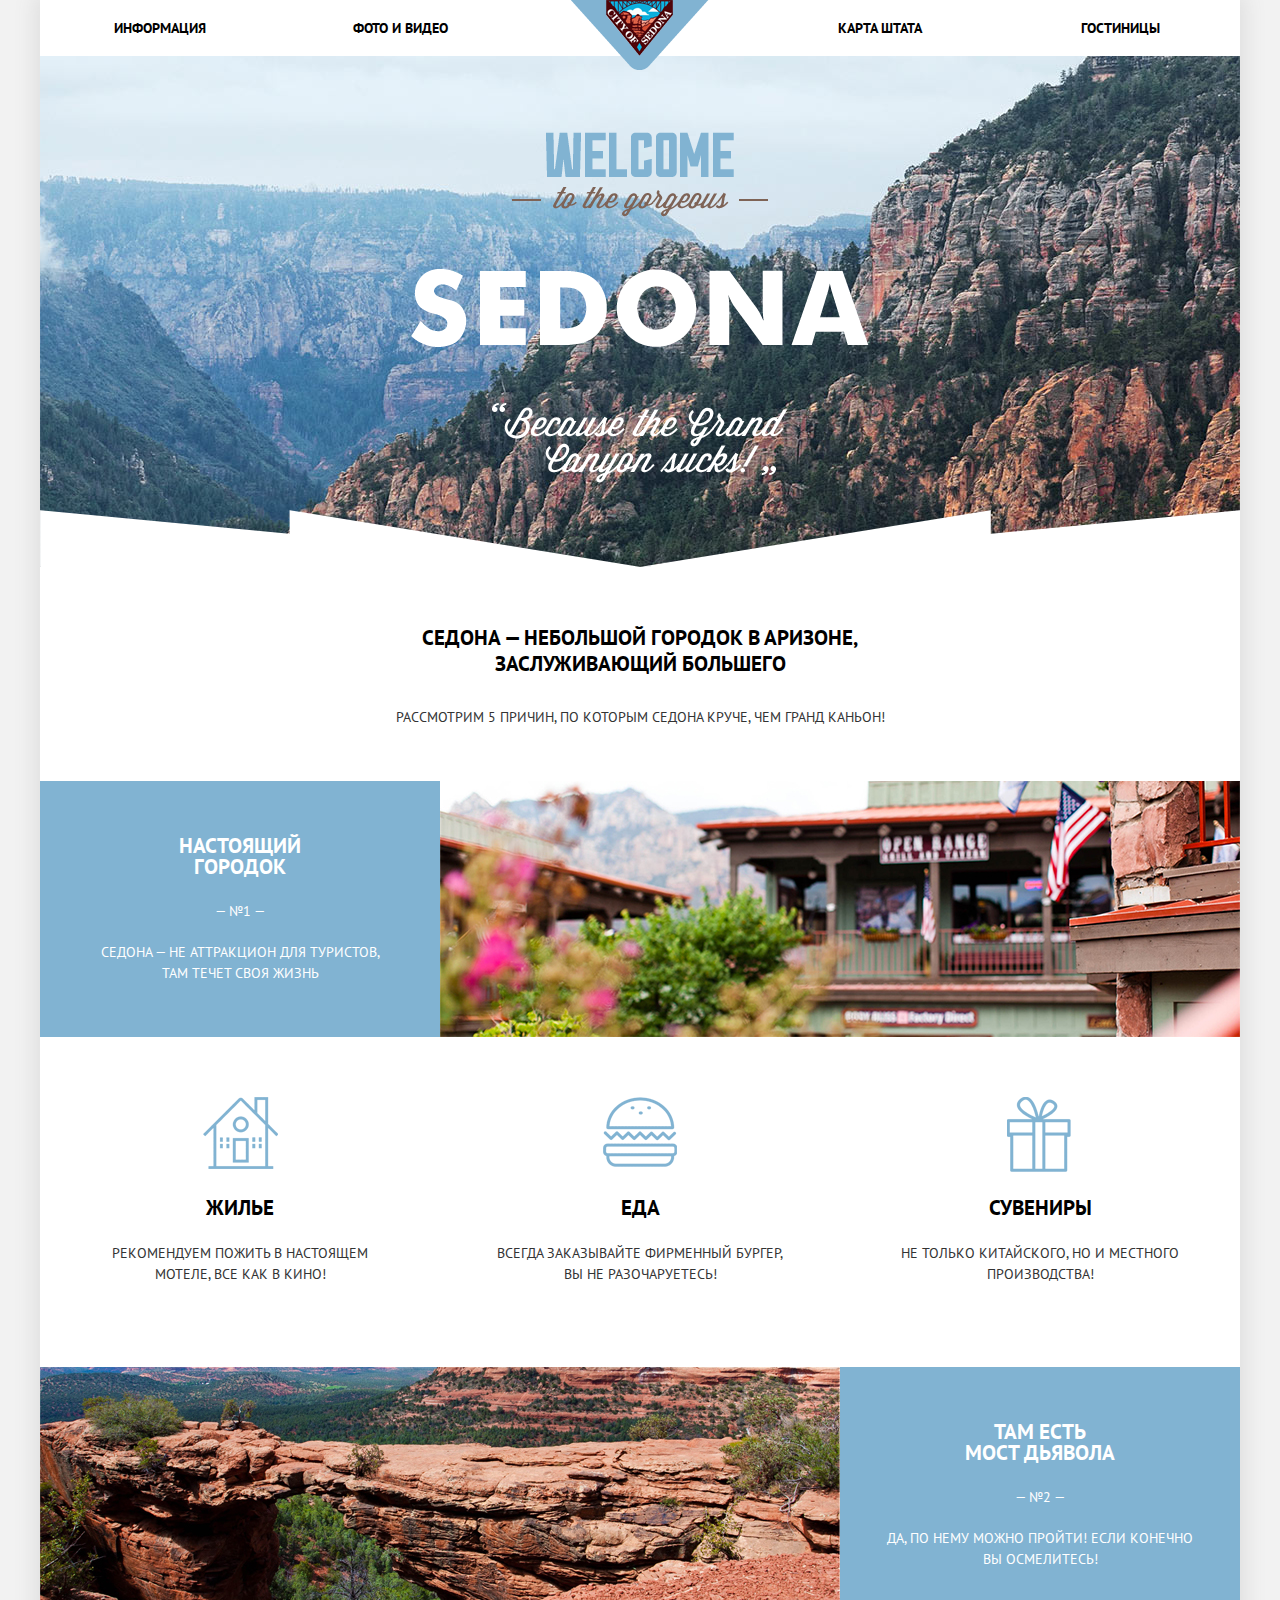
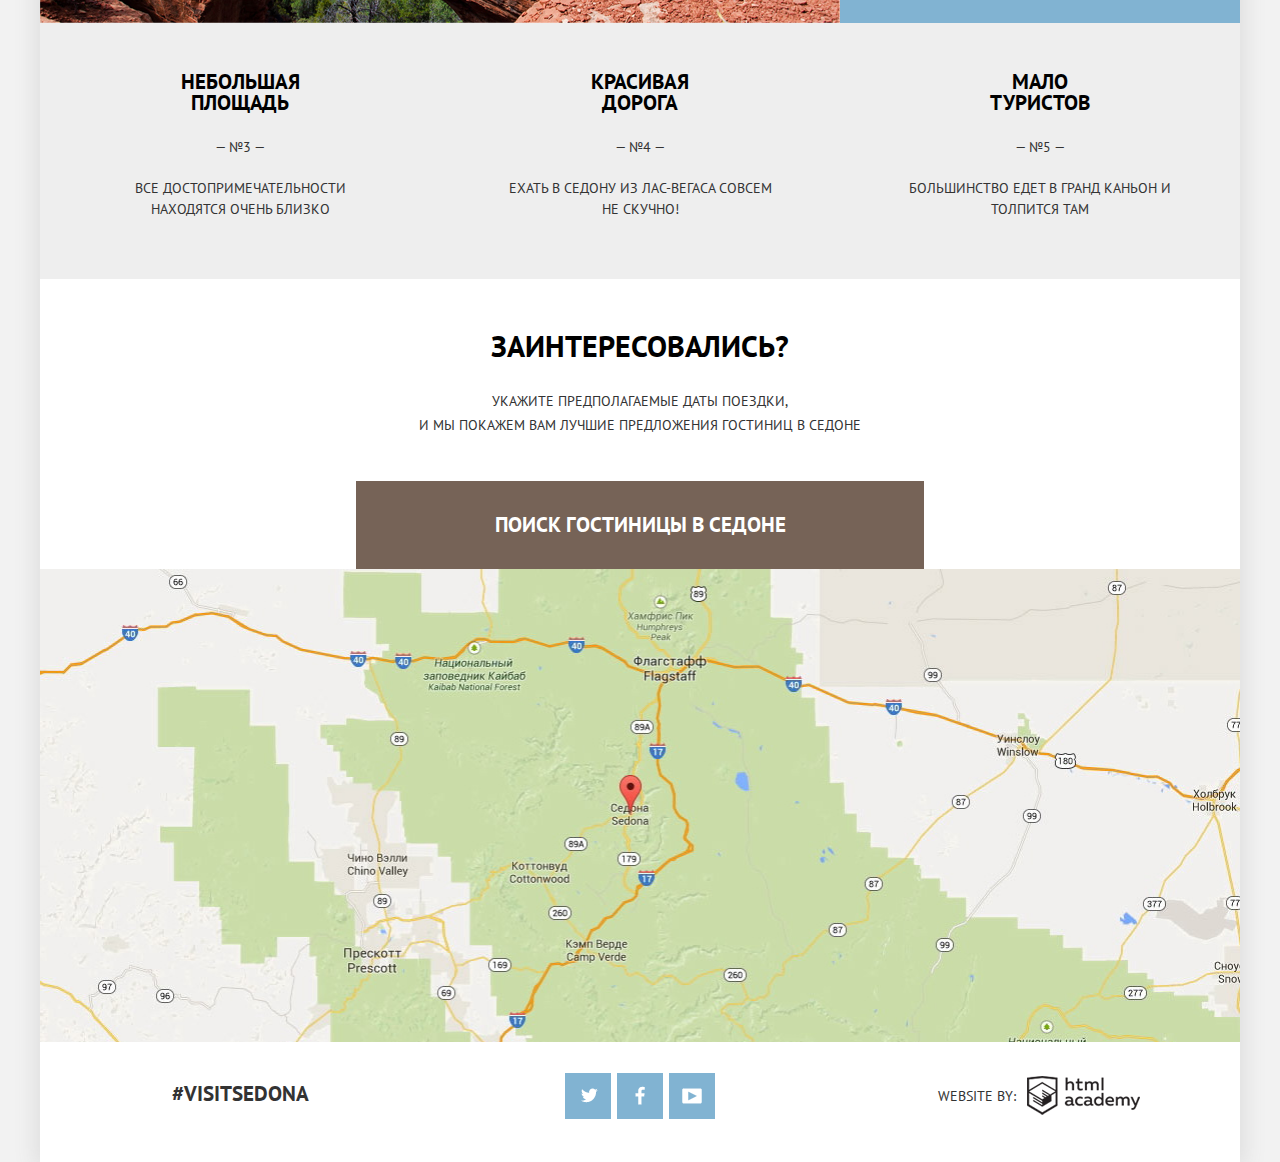
==== commit 0a5ec8f8: "Закончила верстку личного проекта" ====
--- a/index.html
+++ b/index.html
@@ -72,11 +72,11 @@
           <div class="feauters-item photo">
             <img src="img/content-photo-2.jpg" width="800" height="256" alt="Sedona photo">
           </div>
-        <div class="feauters-item">
-          <b class="feauters-title">Там есть<br>
-          мост дьявола</b>
-          <p class="feauter-number">— №2 —</p>
-          <p>Да, по нему можно пройти! Если конечно вы осмелитесь!</p>
+          <div class="feauters-item">
+            <b class="feauters-title">Там есть
+            мост дьявола</b>
+            <p class="feauter-number">— №2 —</p>
+            <p>Да, по нему можно пройти! Если конечно вы осмелитесь!</p>
           </div>
         </div>
         <div class="feauters last clearfix">
@@ -103,11 +103,11 @@
         <div class="map">
           <img src="img/map.jpg" width="1200" height="473" alt="Map of Sedona">
           <div class="search-form">
-            <form class="search-hotel" action="#" method="post">
-              <a class="form-title" href="hotels.html">Поиск гостиницы в Седоне</a>
-              <div class="modal-form">
+            <a class="modal-form-title" href="form.html">Поиск гостиницы в Седоне</a>
+            <div class="modal-form-wrapper">
+              <form class="modal-form" action="#" method="post">
                 <fieldset class="search-element calendar">
-                  <label for="date-arrival-id" class="date-label">Дата заезда:</label> 
+                  <label for="date-arrival-id" class="date-label">Дата заезда:</label>
                   <div class="input-date">
                     <input type="date" name="date-arrival" id="date-arrival-id" value="2016-03-24">
                   </div>
@@ -133,9 +133,10 @@
                   </div>
                 </fieldset>   
                 <input type="submit" name="find" class="btn find" value="Найти">
-              </div>
-            </form>
+              </form>
+            </div>
           </div>
+          <iframe class="sedona-map" src="https://www.google.com/maps/embed?pb=!1m14!1m8!1m3!1d837618.9434987187!2d-112.1449866!3d34.9077294!3m2!1i1024!2i768!4f13.1!3m3!1m2!1s0x872da132f942b00d%3A0x5548c523fa6c8efd!2z0KHQtdC00L7QvdCwLCDQkNGA0LjQt9C-0L3QsCA4NjMzNiwg0KHQqNCQ!5e0!3m2!1sru!2sru!4v1479323661972" width="1200" height="473" frameborder="0" style="border:0" allowfullscreen></iframe>
         </div>
       </main> 
       <footer class="main-footer clearfix">
@@ -153,5 +154,6 @@
         </div>
       </footer>
     </div>
+    <script src="js/scripts.js"></script>
   </body>
 </html>--- a/css/style.css
+++ b/css/style.css
@@ -2,35 +2,42 @@
     min-width: 1280px;
     margin: 0;
     padding: 0;
+    
     font-size: 14px;
     line-height: 21px;
-    color: #333333;
     font-weight: normal;
     font-family: "PT Sans", "Arial", sans-serif;
     text-transform: uppercase;
+    
+    color: #333333;
     background-color: #f2f2f2;
 }
 
 .clearfix::after {
   content: "";
+    
   display: table;
+    
   clear: both;
 }
     
 h2 {
     margin: 0;
     padding: 0;
+    
     font-size: 21px;
     line-height: 26px;
+    font-weight: bold;
+    
     color: #000000;
-    font-weight: bold;
 } 
     
 b {
     font-size: 21px;
     line-height: 21px;
+    font-weight: bold;
+    
     color: #000000;
-    font-weight: bold;
 }   
     
 p, 
@@ -42,6 +49,7 @@
 .container {
     width: 1200px;
     margin: 0 auto;
+    
     background-color: #ffffff;
     box-shadow: 0 0 20px 5px #dedede;
 }  
@@ -51,24 +59,25 @@
 }
 
 .main-navigation {
+    margin: 0;
+    padding: 0;
+}
+    
+.main-navigation ul {
+    margin: 0;
+    padding: 0;
+    
+    list-style: none;
+    font-size: 0;
+}    
+
+.main-navigation-item {
+    display: inline-block;
+    width: 20%;
     min-height: 56px;
     margin: 0;
     padding: 0;
-}
-    
-.main-navigation ul {
-    margin: 0;
-    padding: 0;
-    list-style: none;
-    font-size: 0;
-}    
-
-.main-navigation-item {
-    display: inline-block;
-    width: 20%;
-    height: 56px;
-    margin: 0;
-    padding: 0;
+    
     line-height: 56px;
     text-align: center;
 }
@@ -78,11 +87,12 @@
 }
 
 .main-navigation a {
-    text-decoration: none;
     font-size: 14px;
     line-height: 21px;
     font-weight: bold;
     vertical-align: middle;
+    text-decoration: none;
+    
     color: #000000;
 }
 
@@ -110,6 +120,7 @@
     position: absolute;
     z-index: 10;
     left: 50%;
+    
     margin-left: -69px;
 }
 
@@ -118,7 +129,9 @@
     min-height: 510px;
     margin: 0 auto;
     padding-top: 1px;
+    
     text-align: center;
+    
     background:
     url("../img/promo-background-mask.png") no-repeat 0 454px, 
     url("../img/promo-background.jpg") no-repeat;
@@ -144,10 +157,11 @@
     width: 576px;
     min-height: 136px;
     margin: 0 auto;
+    padding-left: 42px;
     padding-top: 58px;
-    padding-left: 42px;
     padding-right: 42px;
     padding-bottom: 20px;
+    
     text-align: center;
 }
 
@@ -155,6 +169,7 @@
     margin-bottom: 28px;
     padding-left: 35px;
     padding-right: 35px;
+    
     line-height: 26px;
  }
  
@@ -162,6 +177,7 @@
     margin: 0;
     padding-left: 20px;
     padding-right: 20px;
+    
     line-height: 24px;
 }
  
@@ -176,6 +192,7 @@
 
 .feauters-item.photo {
     width: 800px;
+    
     line-height: 0;
 }    
     
@@ -183,6 +200,7 @@
     float: left;
     width: 400px;
     min-height: 256px;
+    
     text-align: center;
 }  
 
@@ -192,13 +210,14 @@
 
 .feauters-title {
     display: block;
+    margin-left: 135px;
     margin-top: 54px;
-    margin-left: 135px;
     margin-right: 135px;
 }
 
 .with-icon .feauters-title {
     position: relative;
+    
     padding-top: 104px;
 }
 
@@ -207,10 +226,12 @@
     position: absolute;
     top: 6px;
     left: 50%;
-    margin-left: -40px;
+    
     display: block;
     width: 80px;
-    height: 80px;
+    min-height: 80px;
+    margin-left: -40px;
+    
     background: transparent url("../img/sprite-icons.png") no-repeat;
 }
 
@@ -225,12 +246,13 @@
 .feauters-title.souvenirs::before {
     background-position: 2px -168px;
 }
-
 
 .with-photo .feauters-title {
     margin-left: 120px;
     margin-right: 120px;
+    
     color: #ffffff; 
+    white-space: pre-line;
 } 
 
 .feauters.last {
@@ -253,8 +275,8 @@
 }
 
 .with-icon p {
+    margin-left: 50px;
     margin-top: 22px;
-    margin-left: 50px;
     margin-right: 50px;
 }
 
@@ -270,11 +292,12 @@
 .search {
     width: 576px;
     margin: 0 auto;
+    margin-bottom: 112px;
     padding-top: 54px;
     padding-left: 42px;
     padding-right: 42px;
     padding-bottom: 20px;
-    margin-bottom: 112px;
+    
     text-align: center;
 }   
     
@@ -287,53 +310,120 @@
     margin: 0;
     padding-left: 40px;
     padding-right: 40px;
+    
     line-height: 24px;
 }
     
 .map {
     position: relative;
+    
     width: 1200px;
     min-height: 473px;
-}    
+    
+    line-height: 0;
+    
+    background: lightgreen;
+} 
+
+iframe.sedona-map {
+    position: absolute;
+    top: 0;
+    left: 0;
+    z-index: 1;
+    
+    display: block;
+    width: 1200px;
+    min-height: 473px;
+}
     
 .search-form {
     position: absolute;
     top: -88px;
     left: 50%;
+    z-index: 2;
+    
+    width:568px;
     margin-left: -284px;
-    width:568px;
-    min-height: 482px;
+    
     color: #000000;
-    background-color: #ffffff;
-    box-shadow: 0 2px 1px 0 rgba(0, 1, 1, 0.2);
-}
-
-.search-hotel .form-title {
+    
+}
+
+.modal-form-title {
+    position: relative;
+    
     display: block;
     padding: 31px 100px;
-    text-align: center;
-    vertical-align: middle;
+    
     font-size: 21px;
     font-weight: bold;
     line-height: 26px;
+    text-align: center;
+    vertical-align: middle;
     text-decoration: none;
+    
     color: #ffffff;
     background: #766357;
 }
 
+.modal-form-wrapper {
+    overflow: hidden;
+    box-shadow: 0 0 10px 1px grey;
+}
+
+.modal-form-wrapper-hidden {
+    box-shadow: none;
+}
+
+@keyframes fadeIn {
+  0%   {
+    box-shadow: none;
+  }
+  100% {
+    box-shadow: 0 0 10px 1px grey;
+  }
+}
+
+.modal-form-wrapper-visible {
+    box-shadow: 0 0 10px 1px grey;
+    
+    animation-delay: 4s;
+    animation: fadeIn 6s;
+}
+
 .modal-form {
-    width: 458px;
-    height: 286px;
-    margin: 54px 56px;
+    padding: 54px 56px;
+    
+    background: #ffffff;
+}
+
+.modal-form-hidden {
+    display: none;
+}
+
+@keyframes fadeInDown {
+  0%   {
+    transform: translateY(-500px);
+  }
+  100% {
+    transform: translateY(0);
+  }
+}
+
+.modal-form-visible {
+    display: block;
+    
+    animation: fadeInDown 2s;
 }
 
 .search-element {
     width: 458px;
-    height: 38px;
-    font-weight: bold;
-    padding: 0;
+    min-height: 38px;
     margin: 0;
     margin-bottom: 30px;
+    padding: 0;
+    
+    font-weight: bold;
     text-align: left;
     line-height: 38px;
 }
@@ -341,25 +431,29 @@
 .search-element input {
     font-size: 14px;
     line-height: 21px;
-    color: #000000;
     font-weight: bold;
     font-family: "PT Sans", "Arial", sans-serif;
+    
+    color: #000000;
 }
 
 .date-label {
     display: inline-block;
+    width: 110px;
+    
     vertical-align: top;
-    width: 110px;
     line-height: 38px;
 }
 
 .search-element input[type="date"] {
     display: inline-block;
-    vertical-align: top;
     width: 330px;
-    height: 38px;
+    min-height: 38px;
     margin-left: -3px;
     padding-left: 15px;
+    
+    vertical-align: top;
+    
     background-color: #f2f2f2;
     border: none;
 }
@@ -377,6 +471,7 @@
 
 .input-date {
     display: inline-block;
+    
     vertical-align: top;
     text-align: right;
 }
@@ -390,8 +485,10 @@
     position: absolute;
     top: 8px;
     right: 8px;
+    
     width: 24px;
     height: 24px;
+    
     background: transparent url("../img/spritesheet.png") no-repeat -4px -65px;
 }
 
@@ -407,10 +504,10 @@
 
 .search-element-item {
     display: inline-block;
+    
+    font-size: 0;
     vertical-align: top;
-    height: 38px;
     text-align: center;
-    font-size: 0;
 }
 
 .search-element-item.adults {
@@ -419,6 +516,7 @@
 
 .search-element-item label {
     width: 100px;
+    
     font-size: 14px;
 }
 
@@ -432,10 +530,12 @@
 
 .search-element-item span {
     display: inline-block;
-    vertical-align: top;
     width: 25px;
+    
     font-size: 21px;
     font-weight: bold;
+    vertical-align: top;
+    
     color: #a9a9a9;
     background-color: #f2f2f2;
 }
@@ -460,19 +560,39 @@
 
 .search-element-item input[type="number"] {
     display: inline-block;
+    width: 62px;
+    min-height: 38px;
+    padding: 0;
+    
+    text-align: center;
     vertical-align: top;
-    width: 62px;
-    height: 38px;
-    padding: 0;
-    text-align: center;
+    
     background-color: #f2f2f2;
     border: none;
 }
 
-input[type=number]::-webkit-inner-spin-button, 
-input[type=number]::-webkit-outer-spin-button { 
-  -webkit-appearance: none; 
-  margin: 0; 
+input[type="number"]::-webkit-inner-spin-button, 
+input[type="number"]::-webkit-outer-spin-button,
+input[type="date"]::-webkit-inner-spin-button, 
+input[type="date"]::-webkit-outer-spin-button {
+    -webkit-appearance: none;
+    margin: 0; 
+}
+
+input[type="date"]::-webkit-calendar-picker-indicator {
+    display: none;
+}
+
+input[type="date"]::-webkit-clear-button {
+    display: none;
+}
+
+input[type="number"] {
+    -moz-appearance: textfield;
+}
+
+input[type="date"]::-ms-clear {
+	display: none;
 }
 
 .btn.find {
@@ -482,14 +602,16 @@
     margin-top: 54px;
     padding-left: 100px;
     padding-right: 100px;
+    
     font-family: "PT Sans", "Arial", sans-serif;
     font-size: 21px;
     line-height: 26px;
     font-weight: bold;
     text-align: center;
     text-decoration: none;
+    text-transform: uppercase;
+    
     color: #ffffff;
-    text-transform: uppercase;
     background-color: #81b3d2;
     border: none;
     cursor: pointer;
@@ -497,7 +619,6 @@
 
 .btn.find:hover {
     background-color: #669ec0;
-    
 }
 
 .btn.find:active {
@@ -507,6 +628,7 @@
 
 .main-footer {
     min-height: 120px;
+    
     font-size: 0;
     text-align: center;
 }
@@ -515,8 +637,9 @@
     float: left;
     width: 400px;
     min-height: 104px;
+    
+    font-size: 21px;
     line-height: 104px;
-    font-size: 21px;
     vertical-align: middle;
 }
 
@@ -526,17 +649,21 @@
 
 .footer-block p {
     display: inline-block;
-    vertical-align: middle;
+    
     font-size: 14px;
     line-height: 0;
+    vertical-align: middle;
 } 
 
 .social-btn {
     position: relative;
-    display: inline-block;
-    vertical-align: middle;
+    
+    display: inline-block;
     width: 46px;
     height: 46px;
+    
+    vertical-align: middle;
+    
     background-color: #81b3d2;
 }
 
@@ -554,10 +681,12 @@
     position: absolute;
     top: 50%;
     left: 50%;
+    
     width: 20px;
     height: 20px;
     margin-left: -10px;
     margin-top: -10px;
+    
     background: url("../img/spritesheet.png") no-repeat;
 }
 
@@ -579,9 +708,11 @@
 
 .copyright .btn {
     display: inline-block;
-    vertical-align: middle;
     width: 120px;
     min-height: 50px;
+    
+    vertical-align: middle;
+    
     background: url("../img/sprite-logo.png") no-repeat 0 0;
 }
 
@@ -599,6 +730,7 @@
     padding-left: 72px;
     padding-right: 72px;
     padding-top: 1px;
+    
     color: #ffffff;
     background: #7f9dbf url("../img/filter-promo-background.jpg") no-repeat;
     background-size: cover;
@@ -625,6 +757,7 @@
     padding: 0;
     padding-top: 26px;
     padding-bottom: 25px;
+    
     font-size: 16px;
     line-height: 21px;
     font-weight: bold;
@@ -640,10 +773,12 @@
 
 label.checkbox {
     position: relative;
+    
     display: block;
     margin-right: 100px;
     margin-bottom: 24px;
     padding-left: 40px;
+    
     cursor: pointer;
 }
 
@@ -651,8 +786,10 @@
     content: "";
     position: absolute;
     left: 0;
+    
     width: 25px;
     height: 23px;
+    
     background: url("../img/spritesheet.png") no-repeat -4px -162px;
 }
 
@@ -678,10 +815,13 @@
 
 .price-input {
     position: relative;
+    
     height: 32px;
     margin-left: 10px;
     margin-bottom: 20px;
+    
     font-size: 0;
+    
     border: 2px solid #ffffff;
     border-radius: 2px;
 }
@@ -691,17 +831,21 @@
     position: absolute;
     top: 50%;
     left: 50%;
+    
     width: 2px;
     height: 22px;
+    
     background: #ffffff;
     transform: translate(-50%, -50%);
 }
 
 .price-input label {
     display: inline-block;
+    
     font-size: 14px;
     line-height: 28px;
     vertical-align: top;
+    
     cursor: pointer;
 }
 
@@ -714,34 +858,41 @@
 .price-input input {
     width: 50px;
     margin: 0;
+    
+    font: inherit;
+    
     color: inherit;
-    font: inherit;
     background: none;
     border: none;
 }
 
 .range-controls {
     position: relative;
+    
     margin-left: 10px;
     margin-bottom: 32px;
 }
 
 .range-controls .scale {
     height: 2px;
+    
     background: rgba(255, 255, 255, 0.3);
 }
 
 .range-controls .bar {
     width: 80%;
     height: 2px;
+    
     background-color: #ffffff;
 }
 
 .range-toggle {
     position: absolute;
     top: -9px;
+    
     width: 4px;
     height: 4px;
+    
     background-color: #ababab;
     border: 8px solid #ffffff;
     border-radius: 50%;
@@ -765,10 +916,12 @@
     display: block;
     margin: 0 auto;
     padding: 6px 32px;
+    
     font-size: 14px;
     line-height: 20px;
+    text-transform: uppercase;
+    
     color: #ffffff;
-    text-transform: uppercase;
     background: transparent;
     border: 2px solid #ffffff;
     border-radius: 2px;
@@ -785,8 +938,10 @@
     margin-bottom: 1px;
     padding-right: 72px;
     padding-left: 72px;
+    
     vertical-align: middle;
     line-height: 86px;
+    
     border-bottom: 1px solid #e5e5e5;
 }    
     
@@ -795,6 +950,7 @@
     max-width: 600px;
     margin: 0;
     padding: 0;
+    
     text-align: left;
 }
 
@@ -804,13 +960,15 @@
 
 .sort-results-item li {
     display: inline-block;
+    margin-right: 30px;
+    
     vertical-align: top;
-    margin-right: 30px;
 }
 
 .sort-results-item.title {
     width: 136px;
     margin-right: 30px;
+    
     vertical-align: middle;
     line-height: 86px;
 }
@@ -821,14 +979,16 @@
 }
 
 .sort-results-item .sorting {
+    text-decoration: none;
+    
     color: #b2b2b2;
+    border-bottom: 1px dotted #81b3d2;
+}
+
+.sorting.active {
     text-decoration: none;
-    border-bottom: 1px dotted #81b3d2;
-}
-
-.sorting.active {
+    
     color: #81b3d2;
-    text-decoration: none;
     border-bottom: none;
 }
 
@@ -847,17 +1007,22 @@
 
 .sort-results-item .arrow {
     position: relative;
-    display: inline-block;
-    vertical-align: middle;
+    
+    display: inline-block;
     min-width: 15px;
     min-height: 15px;
     margin-left: 5px;
+    
+    vertical-align: middle;
 }
 
 .sort-results-item .arrow::before {
     content: "";
+    
     position: absolute;
-    left: 3px; bottom: 0px; 
+    left: 3px;
+    bottom: 0px; 
+    
     border: 6px solid transparent; 
     border-top: 10px solid #cccccc;
 }
@@ -872,13 +1037,13 @@
 
 .sort-results-item .arrow-down::before {
     bottom: 5px;
+    
     transform: rotate(180deg);
 }
 
 .hotels {
-    padding-right: 72px;
-    padding-left: 72px;
-    min-height: 149px;
+    padding: 28px 72px;
+    
     border-bottom: 1px solid #e5e5e5;
 }
 
@@ -888,35 +1053,39 @@
 
 .hotel-item {
     float: left;
-    margin-top: 20px;
+    max-width: 700px;
 }
     
 .hotel-item:last-child {
     float: right;
+    margin-bottom: 1px;
 }    
 
 .hotel-item.photo {
-    float: left;
     width: 135px;
-    margin-top: 28px;
+    height: 90px;
     margin-right: 30px;
+    
+    line-height: 0;
 }
 
 .hotel-item.about {
-    min-width: 260px;
+    min-width: 260px
 }
 
 .hotel-title {
     display: block;
-    font-weight: bold;
     margin: 0;
-    margin-top: 3px;
-    margin-bottom: 8px;
+    margin-top: -4px;
+    margin-bottom: 6px;
     padding: 0;
+    
     font-size: 21px;
     line-height: 26px;
+    font-weight: bold;
+    text-decoration: none;
+    
     color: #000000;
-    text-decoration: none;
 }
 
 .hotel-title:hover {
@@ -929,8 +1098,9 @@
 
 .hotel-about-column {
     display: inline-block;
+    margin-right: 4px;
+    
     vertical-align: top;
-    margin-right: 4px;
 }
 
 .hotel-about-column p {
@@ -938,19 +1108,22 @@
 }
 
 .hotel-about-btn {
+    padding: 3px 0;
+    
     text-decoration: none;
     text-align: center;
-    padding: 3px 0;
 }
 
 .hotel-about-btn a {
     text-decoration: none;
+    font-weight: bold;
+    
     color: #ffffff;
-    font-weight: bold;
 }
 
 .hotel-about-btn.more {
     width: 110px;
+    
     background-color: #81b3d2;
 }
 
@@ -970,6 +1143,7 @@
 
 .hotel-about-btn.booking {
     width: 142px;
+    
     background-color: #766357;
 }
 
@@ -982,38 +1156,34 @@
     background-color: #503e33;
 }
 
-.rating-number {
-    width: 110px;
-    margin-top: 44px;
-    padding: 2px 0;
-    text-align: center;
-    background-color: #f2f2f2;
-    color: #828282;
-}
-
 .rating-stars {
-    margin-top: 6px;
     padding-right: 10px;
+    
     text-align: right;
 }
 
 .rating-stars span {
     display: inline-block;
-    vertical-align: top;
     width: 18px;
     height: 18px;
     margin-right: 5px;
+    
     font-size: 26px;
+    vertical-align: top;
 }
 
 .rating-stars span:before{
     content: "";
+    
     position: absolute;
-    display: inline-block;
-    margin-right: 5px;
+    
+    display: inline-block;
     width: 18px;
     height: 18px;
+    margin-right: 5px;
+    
     font-size: 21px;
+    
     background: 
     url("../img/spritesheet.png") no-repeat -5px -347px,
     #ffffff;
@@ -1022,4 +1192,15 @@
 
 .rating-stars span:last-child {
     margin-right: 0;
+}
+
+.rating-number {
+    width: 110px;
+    margin-top: 46px;
+    padding: 2px 0;
+    
+    text-align: center;
+    
+    color: #828282;
+    background-color: #f2f2f2;
 }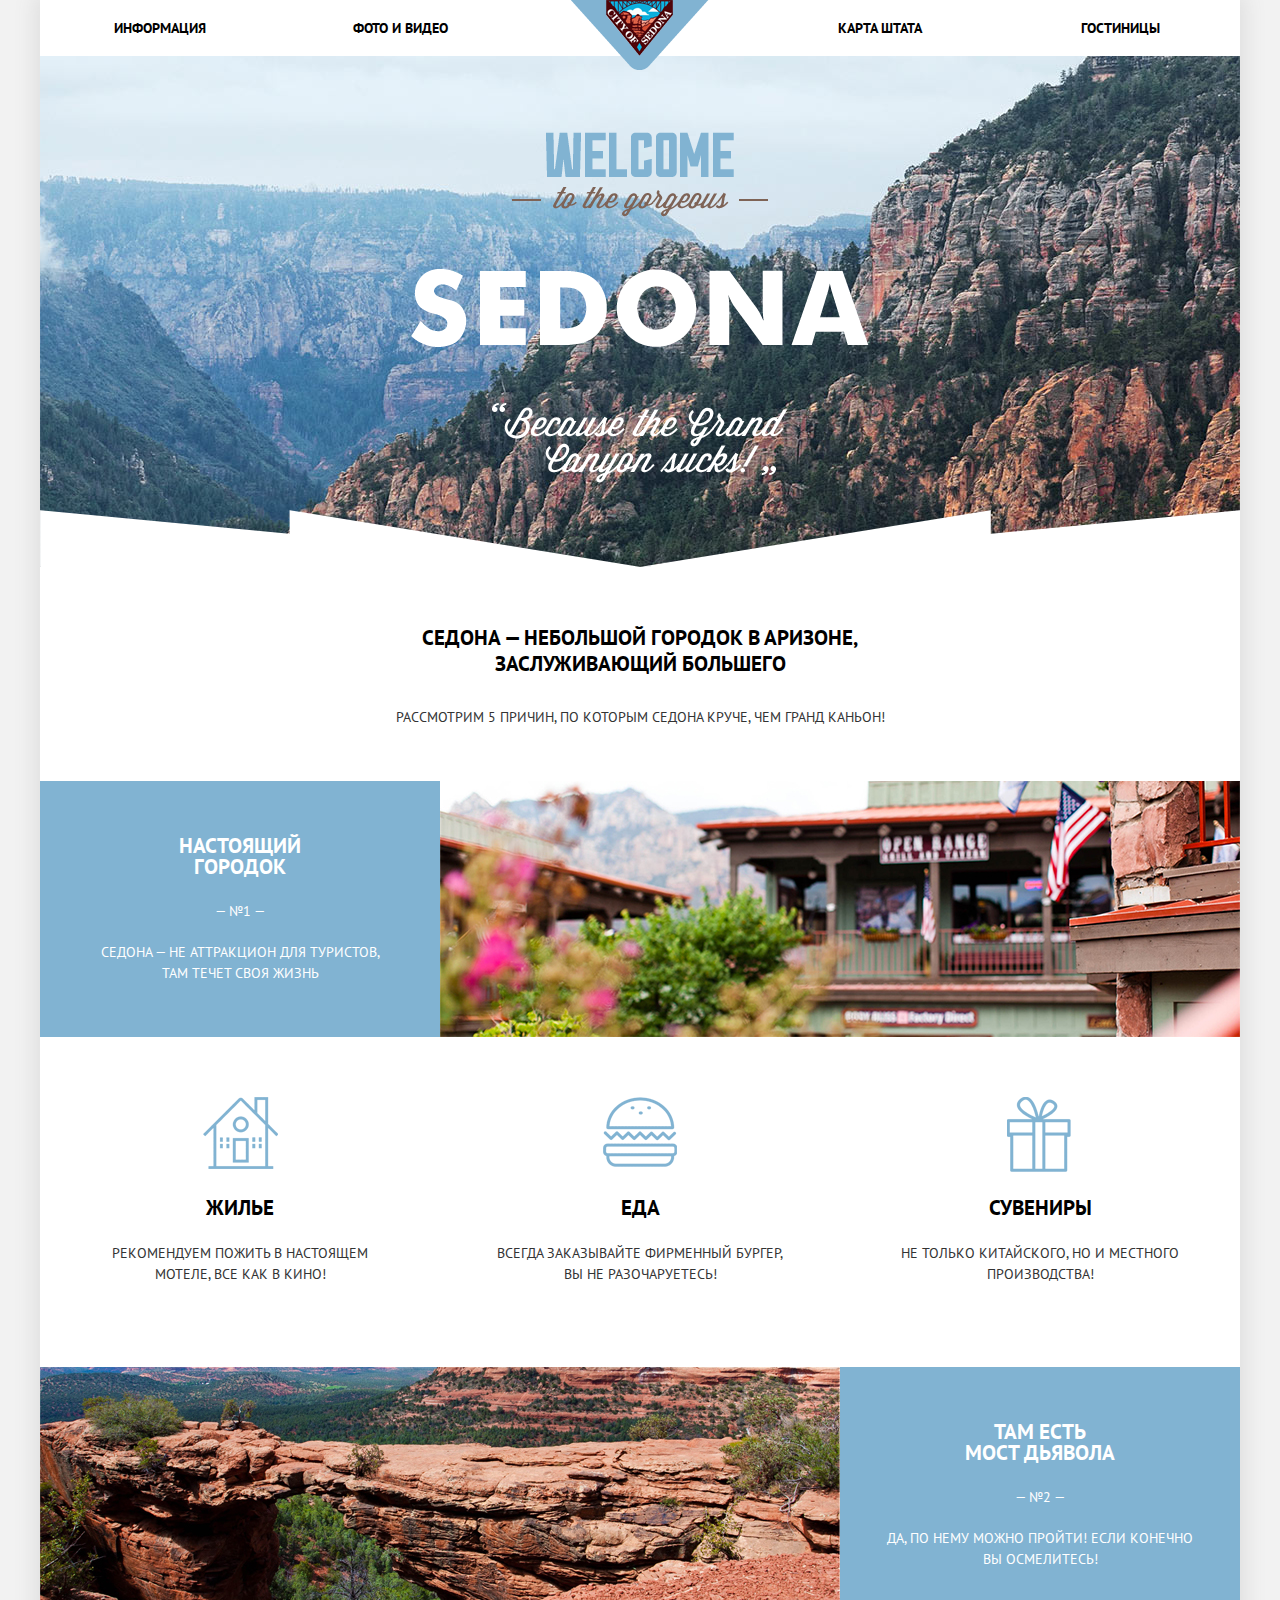
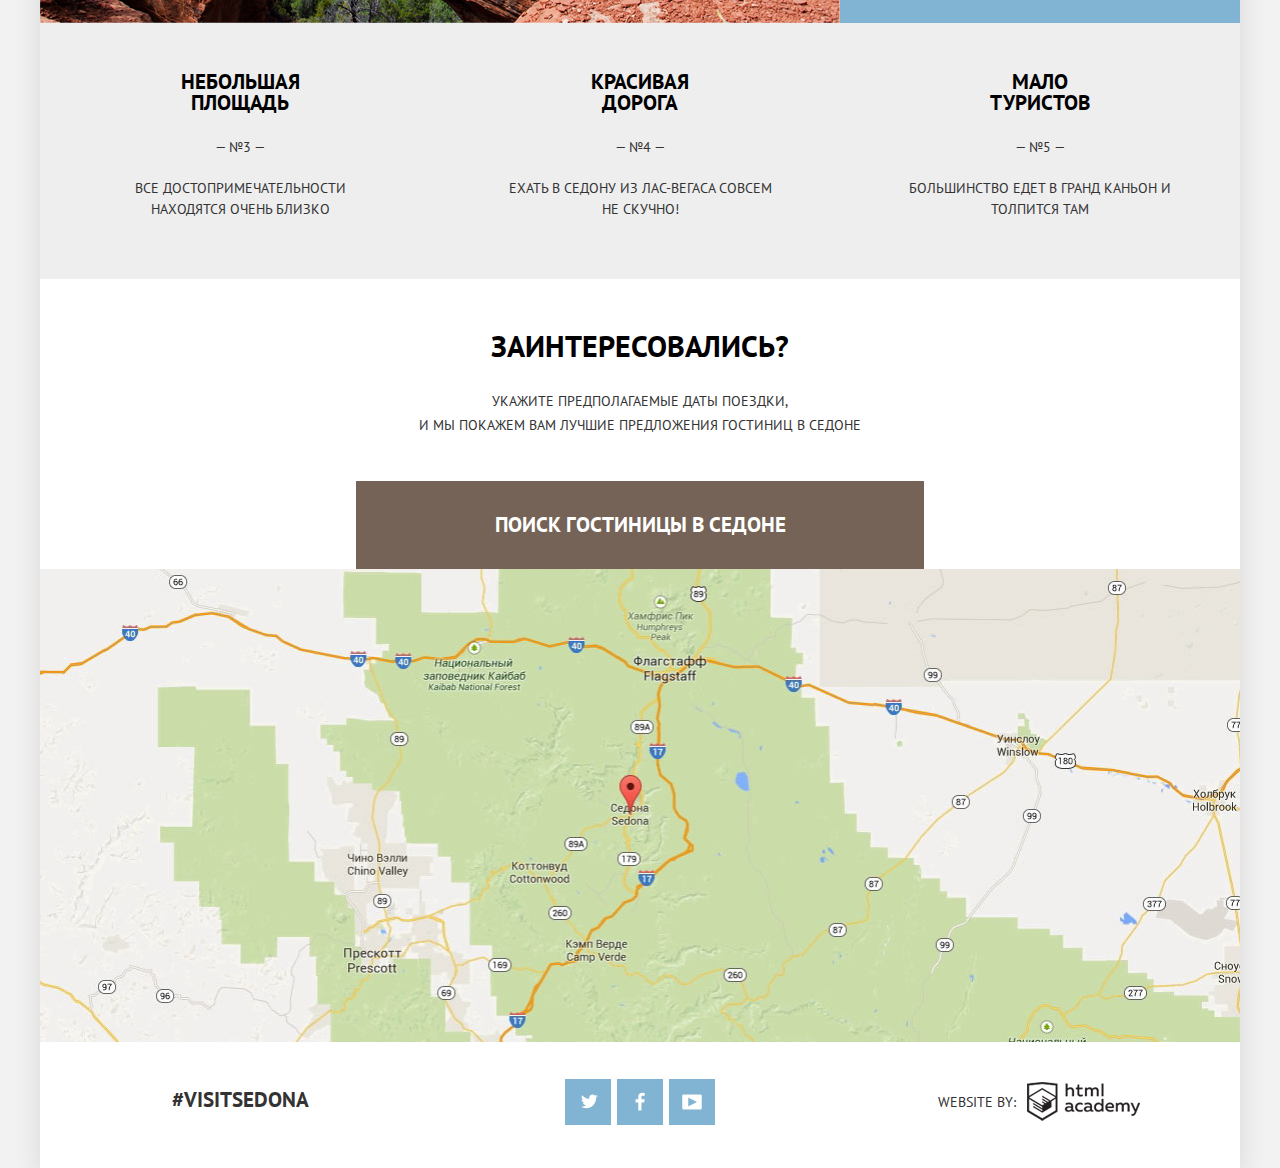
==== commit 95e5b283: "Минимизировала файлы стиля и скрипта" ====
--- a/index.html
+++ b/index.html
@@ -5,7 +5,7 @@
     <title>HTML Academy: Седона</title>
     <link href="https://fonts.googleapis.com/css?family=PT+Sans:400,700&amp;subset=cyrillic" rel="stylesheet">
     <link rel="stylesheet" href="css/normalize.css">
-    <link rel="stylesheet" href="css/style.css">
+    <link rel="stylesheet" href="css/style.min.css">
   </head>
   <body>
     <div class="container">
@@ -154,6 +154,6 @@
         </div>
       </footer>
     </div>
-    <script src="js/scripts.js"></script>
+    <script src="js/scripts.min.js"></script>
   </body>
 </html>--- a/css/style.min.css
+++ b/css/style.min.css
@@ -0,0 +1 @@
+body{min-width:1280px;font-size:14px;font-weight:400;font-family:"PT Sans","Arial",sans-serif;text-transform:uppercase;color:#333;background-color:#f2f2f2}.clearfix::after{content:"";display:table;clear:both}b,h2{font-size:21px;line-height:26px;font-weight:700;color:#000}b,body{line-height:21px}b,body,h2,p{margin:0;padding:0}.container{width:1200px;margin:0 auto;background-color:#fff;box-shadow:0 0 20px 5px #dedede}.main-header{position:relative}.main-navigation{margin:0;padding:0}.main-navigation ul{margin:0;padding:0;list-style:none;font-size:0}.main-navigation-item{display:inline-block;width:20%;min-height:56px;margin:0;padding:0;line-height:56px;text-align:center}.main-navigation-item:nth-child(3){margin-left:20%}.main-navigation a,.search-element input{font-size:14px;line-height:21px;font-weight:700;color:#000}.main-navigation a{vertical-align:middle;text-decoration:none}.main-navigation a:hover{color:#bcd6e7}.main-navigation a:active{color:#b7b7b7}.main-navigation a.active{color:#766357}.main-navigation a.active:hover{color:#604e43}.main-navigation a.active:active{color:#d6d0cc}.logo{position:absolute;z-index:10;left:50%;margin-left:-69px}.content-about,.promo-image{margin:0 auto;text-align:center}.promo-image{padding-top:1px;background:url(../img/promo-background-mask.png) no-repeat 0 454px,#d5e6f0 url(../img/promo-background.jpg) no-repeat;width:1200px;min-height:510px}.promo-image img{display:block;margin-left:auto;margin-right:auto}.promo-image .welcome{margin-top:75px;margin-bottom:10px}.promo-image .sedona{margin-top:52px;margin-bottom:56px}.content-about{width:576px;min-height:136px;padding:58px 42px 20px}.content-about h2{margin-bottom:28px;padding-left:35px;padding-right:35px;line-height:26px}.content-about p{margin:0;padding-left:20px;padding-right:20px;line-height:24px}.feauters,.feauters-item{min-height:256px}.feauters.with-photo{background-color:#81b3d2;color:#fff}.feauters-item.photo{line-height:0}.feauters-item{float:left;width:400px;text-align:center}.with-icon .feauters-item{min-height:330px}.feauters-title{display:block;margin-left:135px;margin-top:54px;margin-right:135px}.with-icon .feauters-title{position:relative;padding-top:104px}.with-icon .feauters-title::before{content:"";position:absolute;top:6px;left:50%;display:block;width:80px;min-height:80px;margin-left:-40px;background:url(../img/sprite-icons.png) no-repeat}.feauters-title.housing::before{background-position:-2px -85px}.feauters-title.food::before{background-position:-2px -5px}.feauters-title.souvenirs::before{background-position:2px -168px}.with-photo .feauters-title{margin-left:120px;margin-right:120px;color:#fff;white-space:pre-line}.feauters.last{background-color:#eee}.feauters.last .feauters-title{margin-top:48px}.feauters-item p{margin-left:65px;margin-right:65px;margin-bottom:20px}.with-photo p{margin-left:45px;margin-right:45px}.with-icon p{margin-left:50px;margin-top:22px;margin-right:50px}.feauter-number{margin-top:24px;margin-bottom:24px}.feauters-item.photo{width:800px}.search{width:576px;margin:0 auto 112px;padding:54px 42px 20px;text-align:center}.search h2{font-size:30px;margin-bottom:30px}.search p{margin:0;padding-left:40px;padding-right:40px;line-height:24px}.map,iframe.sedona-map{width:1200px;min-height:473px}.map{margin-bottom:6px;line-height:0;position:relative}iframe.sedona-map{position:absolute;top:0;left:0;z-index:1;display:block}.search-form{position:absolute;top:-88px;left:50%;z-index:2;width:568px;margin-left:-284px;color:#000}.modal-form-title{position:relative;display:block;padding:31px 100px;font-size:21px;font-weight:700;line-height:26px;text-align:center;vertical-align:middle;text-decoration:none;color:#fff;background:#766357}.modal-form-wrapper{overflow:hidden;box-shadow:0 0 10px 1px gray}.modal-form-wrapper-hidden{box-shadow:none}@keyframes fadeIn{0%{box-shadow:none}to{box-shadow:0 0 10px 1px gray}}.modal-form-wrapper-visible{box-shadow:0 0 10px 1px gray;animation-delay:4s;animation:fadeIn 6s}.modal-form{padding:54px 56px;background:#fff}.modal-form-hidden{display:none}@keyframes fadeInDown{0%{transform:translateY(-500px)}to{transform:translateY(0)}}.modal-form-visible{display:block;animation:fadeInDown 2s}.search-element{width:458px;min-height:38px;margin:0 0 30px;padding:0;font-weight:700;text-align:left;line-height:38px}.search-element input{font-family:"PT Sans","Arial",sans-serif}.date-label{display:inline-block;width:110px;vertical-align:top;line-height:38px}.search-element input[type=date]{display:inline-block;width:330px;min-height:38px;margin-left:-3px;padding-left:15px;vertical-align:top;background-color:#f2f2f2;border:none}.search-element input[type=date]:focus{background-color:#fff;border:-1px solid #ebebeb;cursor:pointer}.search-element input[type=date]:hover{background-color:#ebebeb;cursor:pointer}.input-date,.search-element-item{display:inline-block;vertical-align:top;text-align:right}.search-element.calendar{position:relative}.search-element.calendar::after{content:"";position:absolute;top:8px;right:8px;width:24px;height:24px;background:url(../img/spritesheet.png) no-repeat -4px -65px}.search-element.calendar:hover::after{background-position:-4px -129px;cursor:pointer}.search-element.calendar:active::after{background-position:-4px -97px;cursor:pointer}.search-element-item{font-size:0;text-align:center}.search-element-item.adults{margin-right:54px}.search-element-item label{width:100px;font-size:14px}.search-element-item:first-child label{margin-right:40px}.search-element-item:last-child label{margin-right:25px}.search-element-item span{display:inline-block;width:25px;font-size:21px;font-weight:700;vertical-align:top;color:#a9a9a9;background-color:#f2f2f2}.search-element-item span:hover{color:#000;cursor:pointer}.search-element-item span:active{color:#81b3d2;cursor:pointer}.search-element-item .minus{text-align:right}.search-element-item .plus{text-align:left}.search-element-item input[type=number]{display:inline-block;width:62px;min-height:38px;padding:0;text-align:center;vertical-align:top;background-color:#f2f2f2;border:none}input[type=date]::-webkit-inner-spin-button,input[type=date]::-webkit-outer-spin-button,input[type=number]::-webkit-inner-spin-button,input[type=number]::-webkit-outer-spin-button{-webkit-appearance:none;margin:0}input[type=date]::-webkit-calendar-picker-indicator{display:none}input[type=date]::-webkit-clear-button{display:none}input[type=number]{-moz-appearance:textfield}input[type=date]::-ms-clear{display:none}.btn.find{display:block;width:458px;min-height:58px;margin-top:50px;padding-left:100px;padding-right:100px;font-family:"PT Sans","Arial",sans-serif;font-size:21px;line-height:26px;font-weight:700;text-align:center;text-decoration:none;text-transform:uppercase;color:#fff;background-color:#81b3d2;border:none;cursor:pointer}.btn.find:hover,.social-btn:hover{background-color:#669ec0}.btn.find:active{color:#88b6d1;background-color:#5496bd}.main-footer{min-height:120px;font-size:0;text-align:center}.footer-block{float:left;width:400px;min-height:104px;font-size:21px;line-height:104px;vertical-align:middle}.footer-block span{font-weight:700}.footer-block p{font-size:14px;line-height:0}.copyright .btn,.footer-block p,.social-btn{display:inline-block;vertical-align:middle}.social-btn{position:relative;height:46px;background-color:#81b3d2;width:46px}.social-btn:active{background-color:#5496bd}.social-btn::before,.social-btn:active::before{content:"";position:absolute;top:50%;left:50%;width:20px;height:20px;margin-left:-10px;margin-top:-10px;background:url(../img/spritesheet.png) no-repeat}.social-btn.social-btn-tw::before{background-position:-2px -372px}.social-btn.social-btn-fb::before{background-position:0 -289px}.social-btn.social-btn-ytb::before{background-position:-5px -422px}.hotel-about-btn.booking a:active,.hotel-about-btn.more a:active,.social-btn:active::before{opacity:.3}.copyright .btn{width:120px;min-height:50px;background:url(../img/sprite-logo.png) no-repeat 0 0}.copyright .btn:hover{background-position:0 -98px}.copyright .btn:active{background-position:0 -49px}.content-filter{padding-left:72px;padding-right:72px;padding-top:1px;color:#fff;background:#7f9dbf url(../img/filter-promo-background.jpg) no-repeat;background-size:cover}fieldset{border:none}.content-filter-item{float:left;width:254px;min-height:216px;margin:0;padding:0}.content-filter-item:last-child{float:right;width:326px}.content-filter-title{padding:26px 0 25px;font-size:16px;line-height:21px;font-weight:700}.filter-range .content-filter-title{padding-bottom:10px}input[type=checkbox]{display:none}label.checkbox{position:relative;display:block;margin-right:100px;margin-bottom:24px;padding-left:40px;cursor:pointer}input[type=checkbox]+.checkbox-indicator::before{content:"";position:absolute;left:0;width:25px;height:23px;background:url(../img/spritesheet.png) no-repeat -4px -162px}label.checkbox:hover input[type=checkbox]+.checkbox-indicator::before{background-position:-4px -162px}input[type=checkbox]:disabled+.checkbox-indicator::before{background-position:-4px -258px}input[type=checkbox]:checked+.checkbox-indicator::before,label.checkbox:hover input[type=checkbox]:checked+.checkbox-indicator::before{background-position:-4px -194px}input[type=checkbox]:checked:disabled+.checkbox-indicator::before{background-position:-4px -225px}.price-input,.range-controls{position:relative;margin-left:10px}.price-input{height:32px;font-size:0;border:2px solid #fff;border-radius:2px;margin-bottom:20px}.price-input::after{content:"";position:absolute;top:50%;left:50%;width:2px;height:22px;background:#fff;transform:translate(-50%,-50%)}.price-input label{display:inline-block;font-size:14px;line-height:28px;vertical-align:top;cursor:pointer}.price-input .max-price,.price-input .min-price{width:88px;padding-left:62px}.price-input input{width:50px;margin:0;font:inherit;color:inherit;background:0 0;border:none}.range-controls{margin-bottom:32px}.range-controls .scale{height:2px;background:rgba(255,255,255,.3)}.range-controls .bar{width:80%;height:2px;background-color:#fff}.range-toggle{position:absolute;top:-9px;width:4px;height:4px;background-color:#ababab;border:8px solid #fff;border-radius:50%;box-shadow:0 2px 1px 0 rgba(0,1,1,.2);cursor:pointer}.range-toggle-min{left:0}.range-toggle-max{left:80%}.range-toggle:hover{background-color:#1c4f80}.btn-transparent{display:block;margin:0 auto;padding:6px 32px;font-size:14px;line-height:20px;text-transform:uppercase;color:#fff;background:0 0;border:2px solid #fff;border-radius:2px;cursor:pointer}.btn-transparent:hover{color:#000;background-color:#fff}.sort-results{min-height:86px;margin-bottom:1px;padding-right:72px;padding-left:72px;vertical-align:middle;line-height:86px;border-bottom:1px solid #e5e5e5}.sort-results-item{float:left;max-width:600px;margin:0;padding:0;text-align:left}.sort-results-item:last-child{float:right}.sort-results-item li{display:inline-block;margin-right:30px;vertical-align:top}.sort-results-item.title{width:136px;margin-right:30px;vertical-align:middle;line-height:86px}a.sorting,span.sort-results-item{font-size:12px}.sort-results-item .sorting,.sorting.active{text-decoration:none;color:#b2b2b2;border-bottom:1px dotted #81b3d2}.sorting.active{color:#81b3d2;border-bottom:none}.sort-results-item .sorting:hover{color:#81b3d2}.sort-results-item .sorting:active{color:#000;border-bottom:none}span.sort-results-item{margin-right:40px}.sort-results-item .arrow{position:relative;display:inline-block;min-width:15px;min-height:15px;margin-left:5px;vertical-align:middle}.sort-results-item .arrow::before{content:"";position:absolute;left:3px;bottom:0;border:6px solid transparent;border-top:10px solid #ccc}.sort-results-item .arrow.active::before{border-top-color:#81b3d2}.sort-results-item .arrow:hover::before{border-top-color:#000}.sort-results-item .arrow-down::before{bottom:5px;transform:rotate(180deg)}.hotels{padding:28px 72px;border-bottom:1px solid #e5e5e5}.hotels:last-child{margin-bottom:8px}.hotel-item{float:left;max-width:700px}.hotel-item:last-child{float:right;margin-bottom:1px}.hotel-item.photo{width:135px;height:90px;margin-right:30px;line-height:0}.hotel-item.about{min-width:260px}.hotel-title{display:block;margin:-4px 0 6px;padding:0;font-size:21px;line-height:26px;font-weight:700;text-decoration:none;color:#000}.hotel-title:hover{color:#81b3d2}.hotel-title:active{color:#cacaca}.hotel-about-column{display:inline-block;margin-right:4px;vertical-align:top}.hotel-about-column p{margin-bottom:14px}.hotel-about-btn{padding:3px 0;text-decoration:none;text-align:center}.hotel-about-btn a{text-decoration:none;font-weight:700;color:#fff}.hotel-about-btn.more{width:110px;background-color:#81b3d2}.hotel-about-btn.more:hover{background-color:#669ec0}.hotel-about-btn.more:active{color:#88b6d1;background-color:#5496bd}.hotel-about-btn.booking{width:142px;background-color:#766357}.hotel-about-btn.booking:hover{background-color:#604e43}.hotel-about-btn.booking:active{color:#857871;background-color:#503e33}.rating-stars{padding-right:10px;text-align:right}.rating-stars span,.rating-stars span:before{display:inline-block;width:18px;height:18px;margin-right:5px}.rating-stars span{vertical-align:top;font-size:26px}.rating-stars span:before{content:"";position:absolute;font-size:21px;background:url(../img/spritesheet.png) no-repeat -5px -347px,#fff;overflow:hidden}.rating-stars span:last-child{margin-right:0}.rating-number{width:110px;margin-top:46px;padding:2px 0;text-align:center;color:#828282;background-color:#f2f2f2}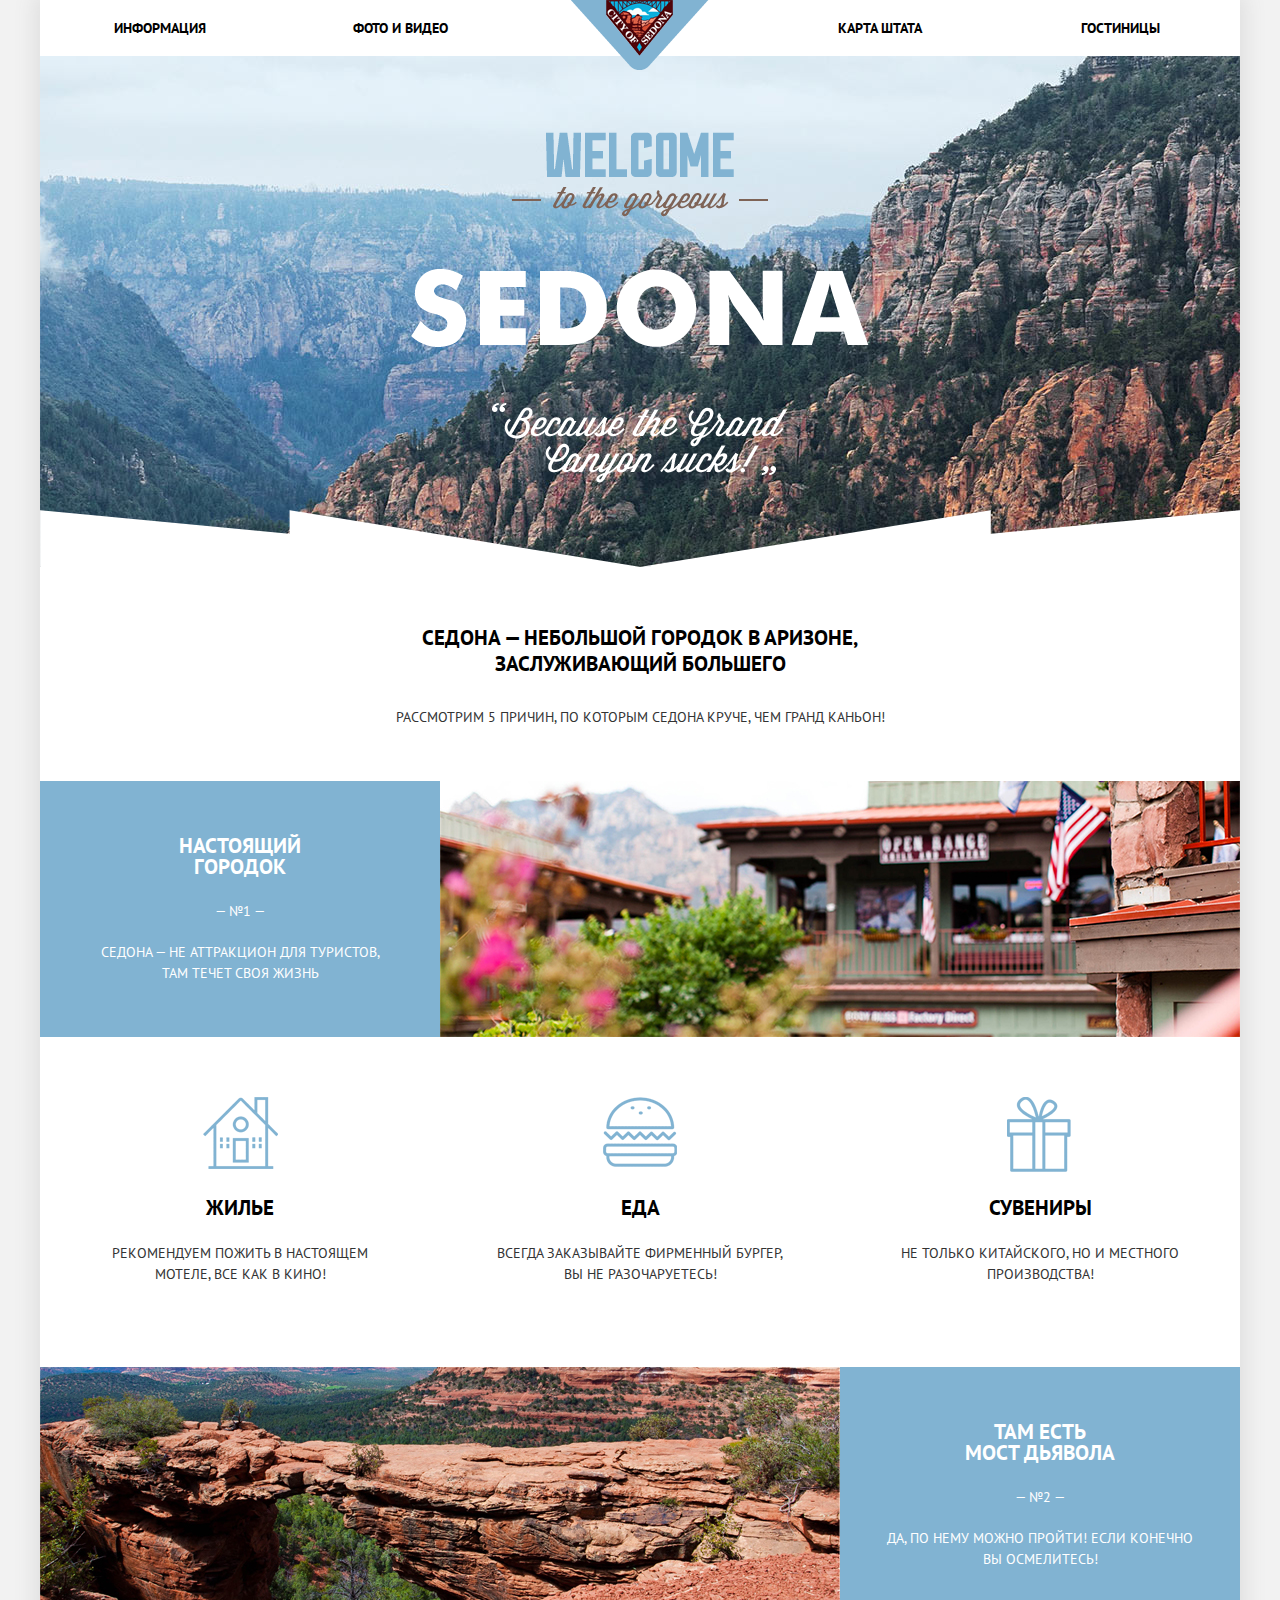
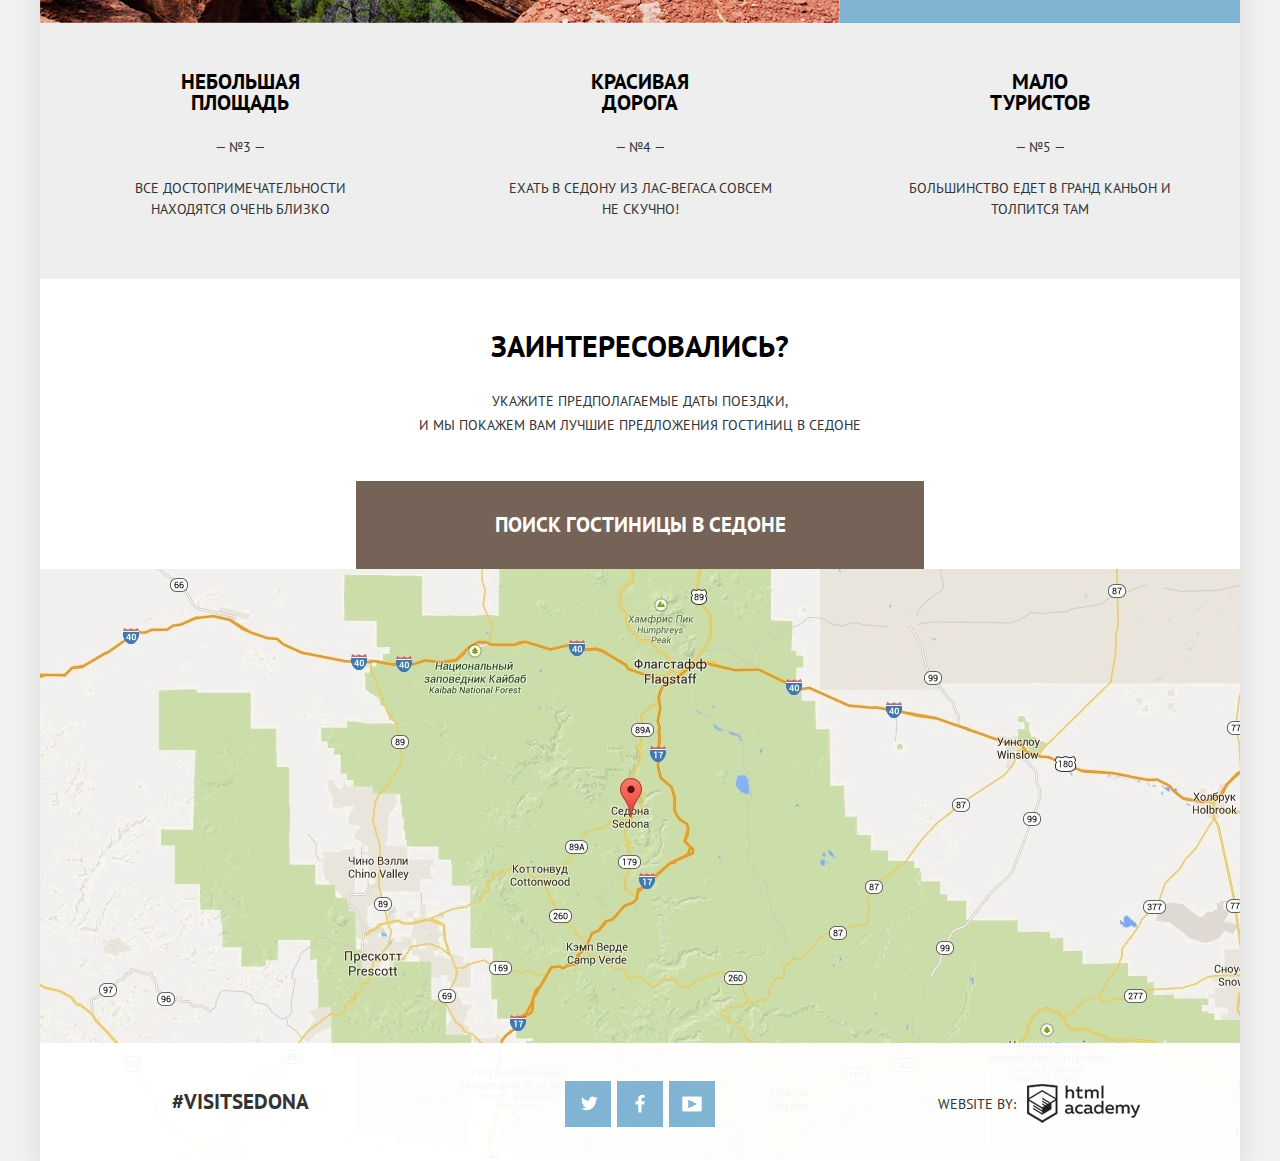
==== commit acbff4eb: "Внесла правки в проект в соответствии с замечаниями" ====
--- a/index.html
+++ b/index.html
@@ -32,15 +32,15 @@
       </header>
       <main>
         <div class="promo-image">
-          <img src="img/intro-1.png" class="promo-intro welcome" width="188" height="45" alt="Welcome">
-          <img src="img/intro-2.png" class="promo-intro to-the-gorgeous" width="256" height="30" alt="to the gorgeous">
-          <img src="img/intro-3.png" class="promo-intro sedona" width="458" height="78" alt="Sedona">
-          <img src="img/intro-4.png" class="promo-intro because" width="296" height="80" alt="&laquo;Because the Grand Canyon sucks!&raquo;">
+          <img class="promo-intro welcome" src="img/intro-1.png" width="188" height="45" alt="Welcome">
+          <img class="promo-intro to-the-gorgeous" src="img/intro-2.png" width="256" height="30" alt="to the gorgeous">
+          <img class="promo-intro sedona" src="img/intro-3.png" width="458" height="78" alt="Sedona">
+          <img class="promo-intro because" src="img/intro-4.png" width="296" height="80" alt="&laquo;Because the Grand Canyon sucks!&raquo;">
         </div>
         <div class="content-about">
-            <h2>Седона — небольшой городок в Аризоне, заслуживающий большего</h2>   
-            <p>Рассмотрим 5 причин, по которым Седона круче, чем Гранд Каньон!
-            </p>
+          <h2>Седона — небольшой городок в Аризоне, заслуживающий большего</h2>
+          <p>Рассмотрим 5 причин, по которым Седона круче, чем Гранд Каньон!
+          </p>
         </div>
         <div class="feauters with-photo clearfix">
           <div class="feauters-item">
@@ -67,7 +67,7 @@
             <h2 class="feauters-title souvenirs">Сувениры</h2>
             <p>Не только китайского, но и местного производства!</p>
           </div>
-        </div> 
+        </div>
         <div class="feauters with-photo clearfix">
           <div class="feauters-item photo">
             <img src="img/content-photo-2.jpg" width="800" height="256" alt="Sedona photo">
@@ -94,52 +94,54 @@
             <b class="feauters-title">Мало туристов</b>
             <p class="feauter-number">— №5 —</p>
             <p>Большинство едет в Гранд Каньон и толпится там</p>
-          </div> 
+          </div>
         </div>
         <div class="search">
           <h2>Заинтересовались?</h2>
           <p>Укажите предполагаемые даты поездки,<br>и мы покажем вам лучшие предложения гостиниц в Седоне</p>
         </div>
         <div class="map">
-          <img src="img/map.jpg" width="1200" height="473" alt="Map of Sedona">
+          <img src="img/map.jpg" width="1200" height="590" alt="Map of Sedona">
+          <iframe class="sedona-map" src="https://www.google.com/maps/embed?pb=!1m14!1m8!1m3!1d837618.9434987187!2d-112.1449866!3d34.9077294!3m2!1i1024!2i768!4f13.1!3m3!1m2!1s0x872da132f942b00d%3A0x5548c523fa6c8efd!2z0KHQtdC00L7QvdCwLCDQkNGA0LjQt9C-0L3QsCA4NjMzNiwg0KHQqNCQ!5e0!3m2!1sru!2sru!4v1479323661972" width="1200" height="590" style="border:0" allowfullscreen></iframe>
           <div class="search-form">
             <a class="modal-form-title" href="form.html">Поиск гостиницы в Седоне</a>
             <div class="modal-form-wrapper">
               <form class="modal-form" action="#" method="post">
                 <fieldset class="search-element calendar">
-                  <label for="date-arrival-id" class="date-label">Дата заезда:</label>
+                  <label class="date-label" for="date-arrival-id">Дата заезда:</label>
                   <div class="input-date">
                     <input type="date" name="date-arrival" id="date-arrival-id" value="2016-03-24">
                   </div>
-                </fieldset>  
+                  <button class="calendar-icon" type="submit"></button>
+                </fieldset>
                 <fieldset class="search-element calendar">
-                  <label for="date-departure-id" class="date-label">Дата выезда:</label>
-                  <div class="input-date"> 
+                  <label class="date-label" for="date-departure-id">Дата выезда:</label>
+                  <div class="input-date">
                     <input type="date" name="date-departure" id="date-departure-id" value="2016-07-04">
-                  </div>  
+                  </div>
+                  <button class="calendar-icon" type="submit"></button>
                 </fieldset>
                 <fieldset class="search-element">
                   <div class="search-element-item adults">
-                    <label for="adults-amount-id" class="input-amount">Взрослые:</label>
+                    <label class="input-amount" for="adults-amount-id">Взрослые:</label>
                     <span class="minus">-</span>
                     <input type="number" name="adults-amount" id="adults-amount-id" value="2">
                     <span class="plus">+</span>
-                  </div>  
+                  </div>
                   <div class="search-element-item children">
-                    <label for="children-amount-id" class="input-amount">Дети:</label> 
+                    <label class="input-amount" for="children-amount-id">Дети:</label>
                     <span class="minus">-</span>
                     <input type="number" name="children-amount" id="children-amount-id" value="0">
                     <span class="plus">+</span>
                   </div>
-                </fieldset>   
-                <input type="submit" name="find" class="btn find" value="Найти">
+                </fieldset>
+                <input class="btn find" type="submit" name="find" value="Найти">
               </form>
             </div>
           </div>
-          <iframe class="sedona-map" src="https://www.google.com/maps/embed?pb=!1m14!1m8!1m3!1d837618.9434987187!2d-112.1449866!3d34.9077294!3m2!1i1024!2i768!4f13.1!3m3!1m2!1s0x872da132f942b00d%3A0x5548c523fa6c8efd!2z0KHQtdC00L7QvdCwLCDQkNGA0LjQt9C-0L3QsCA4NjMzNiwg0KHQqNCQ!5e0!3m2!1sru!2sru!4v1479323661972" width="1200" height="473" frameborder="0" style="border:0" allowfullscreen></iframe>
         </div>
-      </main> 
-      <footer class="main-footer clearfix">
+      </main>
+      <footer class="main-footer index-page clearfix">
         <div class="footer-block hashtag">
           <span>#VISITSEDONA</span>
         </div>
@@ -156,4 +158,4 @@
     </div>
     <script src="js/scripts.min.js"></script>
   </body>
-</html>+</html>
--- a/css/style.min.css
+++ b/css/style.min.css
@@ -1 +1 @@
-body{min-width:1280px;font-size:14px;font-weight:400;font-family:"PT Sans","Arial",sans-serif;text-transform:uppercase;color:#333;background-color:#f2f2f2}.clearfix::after{content:"";display:table;clear:both}b,h2{font-size:21px;line-height:26px;font-weight:700;color:#000}b,body{line-height:21px}b,body,h2,p{margin:0;padding:0}.container{width:1200px;margin:0 auto;background-color:#fff;box-shadow:0 0 20px 5px #dedede}.main-header{position:relative}.main-navigation{margin:0;padding:0}.main-navigation ul{margin:0;padding:0;list-style:none;font-size:0}.main-navigation-item{display:inline-block;width:20%;min-height:56px;margin:0;padding:0;line-height:56px;text-align:center}.main-navigation-item:nth-child(3){margin-left:20%}.main-navigation a,.search-element input{font-size:14px;line-height:21px;font-weight:700;color:#000}.main-navigation a{vertical-align:middle;text-decoration:none}.main-navigation a:hover{color:#bcd6e7}.main-navigation a:active{color:#b7b7b7}.main-navigation a.active{color:#766357}.main-navigation a.active:hover{color:#604e43}.main-navigation a.active:active{color:#d6d0cc}.logo{position:absolute;z-index:10;left:50%;margin-left:-69px}.content-about,.promo-image{margin:0 auto;text-align:center}.promo-image{padding-top:1px;background:url(../img/promo-background-mask.png) no-repeat 0 454px,#d5e6f0 url(../img/promo-background.jpg) no-repeat;width:1200px;min-height:510px}.promo-image img{display:block;margin-left:auto;margin-right:auto}.promo-image .welcome{margin-top:75px;margin-bottom:10px}.promo-image .sedona{margin-top:52px;margin-bottom:56px}.content-about{width:576px;min-height:136px;padding:58px 42px 20px}.content-about h2{margin-bottom:28px;padding-left:35px;padding-right:35px;line-height:26px}.content-about p{margin:0;padding-left:20px;padding-right:20px;line-height:24px}.feauters,.feauters-item{min-height:256px}.feauters.with-photo{background-color:#81b3d2;color:#fff}.feauters-item.photo{line-height:0}.feauters-item{float:left;width:400px;text-align:center}.with-icon .feauters-item{min-height:330px}.feauters-title{display:block;margin-left:135px;margin-top:54px;margin-right:135px}.with-icon .feauters-title{position:relative;padding-top:104px}.with-icon .feauters-title::before{content:"";position:absolute;top:6px;left:50%;display:block;width:80px;min-height:80px;margin-left:-40px;background:url(../img/sprite-icons.png) no-repeat}.feauters-title.housing::before{background-position:-2px -85px}.feauters-title.food::before{background-position:-2px -5px}.feauters-title.souvenirs::before{background-position:2px -168px}.with-photo .feauters-title{margin-left:120px;margin-right:120px;color:#fff;white-space:pre-line}.feauters.last{background-color:#eee}.feauters.last .feauters-title{margin-top:48px}.feauters-item p{margin-left:65px;margin-right:65px;margin-bottom:20px}.with-photo p{margin-left:45px;margin-right:45px}.with-icon p{margin-left:50px;margin-top:22px;margin-right:50px}.feauter-number{margin-top:24px;margin-bottom:24px}.feauters-item.photo{width:800px}.search{width:576px;margin:0 auto 112px;padding:54px 42px 20px;text-align:center}.search h2{font-size:30px;margin-bottom:30px}.search p{margin:0;padding-left:40px;padding-right:40px;line-height:24px}.map,iframe.sedona-map{width:1200px;min-height:473px}.map{margin-bottom:6px;line-height:0;position:relative}iframe.sedona-map{position:absolute;top:0;left:0;z-index:1;display:block}.search-form{position:absolute;top:-88px;left:50%;z-index:2;width:568px;margin-left:-284px;color:#000}.modal-form-title{position:relative;display:block;padding:31px 100px;font-size:21px;font-weight:700;line-height:26px;text-align:center;vertical-align:middle;text-decoration:none;color:#fff;background:#766357}.modal-form-wrapper{overflow:hidden;box-shadow:0 0 10px 1px gray}.modal-form-wrapper-hidden{box-shadow:none}@keyframes fadeIn{0%{box-shadow:none}to{box-shadow:0 0 10px 1px gray}}.modal-form-wrapper-visible{box-shadow:0 0 10px 1px gray;animation-delay:4s;animation:fadeIn 6s}.modal-form{padding:54px 56px;background:#fff}.modal-form-hidden{display:none}@keyframes fadeInDown{0%{transform:translateY(-500px)}to{transform:translateY(0)}}.modal-form-visible{display:block;animation:fadeInDown 2s}.search-element{width:458px;min-height:38px;margin:0 0 30px;padding:0;font-weight:700;text-align:left;line-height:38px}.search-element input{font-family:"PT Sans","Arial",sans-serif}.date-label{display:inline-block;width:110px;vertical-align:top;line-height:38px}.search-element input[type=date]{display:inline-block;width:330px;min-height:38px;margin-left:-3px;padding-left:15px;vertical-align:top;background-color:#f2f2f2;border:none}.search-element input[type=date]:focus{background-color:#fff;border:-1px solid #ebebeb;cursor:pointer}.search-element input[type=date]:hover{background-color:#ebebeb;cursor:pointer}.input-date,.search-element-item{display:inline-block;vertical-align:top;text-align:right}.search-element.calendar{position:relative}.search-element.calendar::after{content:"";position:absolute;top:8px;right:8px;width:24px;height:24px;background:url(../img/spritesheet.png) no-repeat -4px -65px}.search-element.calendar:hover::after{background-position:-4px -129px;cursor:pointer}.search-element.calendar:active::after{background-position:-4px -97px;cursor:pointer}.search-element-item{font-size:0;text-align:center}.search-element-item.adults{margin-right:54px}.search-element-item label{width:100px;font-size:14px}.search-element-item:first-child label{margin-right:40px}.search-element-item:last-child label{margin-right:25px}.search-element-item span{display:inline-block;width:25px;font-size:21px;font-weight:700;vertical-align:top;color:#a9a9a9;background-color:#f2f2f2}.search-element-item span:hover{color:#000;cursor:pointer}.search-element-item span:active{color:#81b3d2;cursor:pointer}.search-element-item .minus{text-align:right}.search-element-item .plus{text-align:left}.search-element-item input[type=number]{display:inline-block;width:62px;min-height:38px;padding:0;text-align:center;vertical-align:top;background-color:#f2f2f2;border:none}input[type=date]::-webkit-inner-spin-button,input[type=date]::-webkit-outer-spin-button,input[type=number]::-webkit-inner-spin-button,input[type=number]::-webkit-outer-spin-button{-webkit-appearance:none;margin:0}input[type=date]::-webkit-calendar-picker-indicator{display:none}input[type=date]::-webkit-clear-button{display:none}input[type=number]{-moz-appearance:textfield}input[type=date]::-ms-clear{display:none}.btn.find{display:block;width:458px;min-height:58px;margin-top:50px;padding-left:100px;padding-right:100px;font-family:"PT Sans","Arial",sans-serif;font-size:21px;line-height:26px;font-weight:700;text-align:center;text-decoration:none;text-transform:uppercase;color:#fff;background-color:#81b3d2;border:none;cursor:pointer}.btn.find:hover,.social-btn:hover{background-color:#669ec0}.btn.find:active{color:#88b6d1;background-color:#5496bd}.main-footer{min-height:120px;font-size:0;text-align:center}.footer-block{float:left;width:400px;min-height:104px;font-size:21px;line-height:104px;vertical-align:middle}.footer-block span{font-weight:700}.footer-block p{font-size:14px;line-height:0}.copyright .btn,.footer-block p,.social-btn{display:inline-block;vertical-align:middle}.social-btn{position:relative;height:46px;background-color:#81b3d2;width:46px}.social-btn:active{background-color:#5496bd}.social-btn::before,.social-btn:active::before{content:"";position:absolute;top:50%;left:50%;width:20px;height:20px;margin-left:-10px;margin-top:-10px;background:url(../img/spritesheet.png) no-repeat}.social-btn.social-btn-tw::before{background-position:-2px -372px}.social-btn.social-btn-fb::before{background-position:0 -289px}.social-btn.social-btn-ytb::before{background-position:-5px -422px}.hotel-about-btn.booking a:active,.hotel-about-btn.more a:active,.social-btn:active::before{opacity:.3}.copyright .btn{width:120px;min-height:50px;background:url(../img/sprite-logo.png) no-repeat 0 0}.copyright .btn:hover{background-position:0 -98px}.copyright .btn:active{background-position:0 -49px}.content-filter{padding-left:72px;padding-right:72px;padding-top:1px;color:#fff;background:#7f9dbf url(../img/filter-promo-background.jpg) no-repeat;background-size:cover}fieldset{border:none}.content-filter-item{float:left;width:254px;min-height:216px;margin:0;padding:0}.content-filter-item:last-child{float:right;width:326px}.content-filter-title{padding:26px 0 25px;font-size:16px;line-height:21px;font-weight:700}.filter-range .content-filter-title{padding-bottom:10px}input[type=checkbox]{display:none}label.checkbox{position:relative;display:block;margin-right:100px;margin-bottom:24px;padding-left:40px;cursor:pointer}input[type=checkbox]+.checkbox-indicator::before{content:"";position:absolute;left:0;width:25px;height:23px;background:url(../img/spritesheet.png) no-repeat -4px -162px}label.checkbox:hover input[type=checkbox]+.checkbox-indicator::before{background-position:-4px -162px}input[type=checkbox]:disabled+.checkbox-indicator::before{background-position:-4px -258px}input[type=checkbox]:checked+.checkbox-indicator::before,label.checkbox:hover input[type=checkbox]:checked+.checkbox-indicator::before{background-position:-4px -194px}input[type=checkbox]:checked:disabled+.checkbox-indicator::before{background-position:-4px -225px}.price-input,.range-controls{position:relative;margin-left:10px}.price-input{height:32px;font-size:0;border:2px solid #fff;border-radius:2px;margin-bottom:20px}.price-input::after{content:"";position:absolute;top:50%;left:50%;width:2px;height:22px;background:#fff;transform:translate(-50%,-50%)}.price-input label{display:inline-block;font-size:14px;line-height:28px;vertical-align:top;cursor:pointer}.price-input .max-price,.price-input .min-price{width:88px;padding-left:62px}.price-input input{width:50px;margin:0;font:inherit;color:inherit;background:0 0;border:none}.range-controls{margin-bottom:32px}.range-controls .scale{height:2px;background:rgba(255,255,255,.3)}.range-controls .bar{width:80%;height:2px;background-color:#fff}.range-toggle{position:absolute;top:-9px;width:4px;height:4px;background-color:#ababab;border:8px solid #fff;border-radius:50%;box-shadow:0 2px 1px 0 rgba(0,1,1,.2);cursor:pointer}.range-toggle-min{left:0}.range-toggle-max{left:80%}.range-toggle:hover{background-color:#1c4f80}.btn-transparent{display:block;margin:0 auto;padding:6px 32px;font-size:14px;line-height:20px;text-transform:uppercase;color:#fff;background:0 0;border:2px solid #fff;border-radius:2px;cursor:pointer}.btn-transparent:hover{color:#000;background-color:#fff}.sort-results{min-height:86px;margin-bottom:1px;padding-right:72px;padding-left:72px;vertical-align:middle;line-height:86px;border-bottom:1px solid #e5e5e5}.sort-results-item{float:left;max-width:600px;margin:0;padding:0;text-align:left}.sort-results-item:last-child{float:right}.sort-results-item li{display:inline-block;margin-right:30px;vertical-align:top}.sort-results-item.title{width:136px;margin-right:30px;vertical-align:middle;line-height:86px}a.sorting,span.sort-results-item{font-size:12px}.sort-results-item .sorting,.sorting.active{text-decoration:none;color:#b2b2b2;border-bottom:1px dotted #81b3d2}.sorting.active{color:#81b3d2;border-bottom:none}.sort-results-item .sorting:hover{color:#81b3d2}.sort-results-item .sorting:active{color:#000;border-bottom:none}span.sort-results-item{margin-right:40px}.sort-results-item .arrow{position:relative;display:inline-block;min-width:15px;min-height:15px;margin-left:5px;vertical-align:middle}.sort-results-item .arrow::before{content:"";position:absolute;left:3px;bottom:0;border:6px solid transparent;border-top:10px solid #ccc}.sort-results-item .arrow.active::before{border-top-color:#81b3d2}.sort-results-item .arrow:hover::before{border-top-color:#000}.sort-results-item .arrow-down::before{bottom:5px;transform:rotate(180deg)}.hotels{padding:28px 72px;border-bottom:1px solid #e5e5e5}.hotels:last-child{margin-bottom:8px}.hotel-item{float:left;max-width:700px}.hotel-item:last-child{float:right;margin-bottom:1px}.hotel-item.photo{width:135px;height:90px;margin-right:30px;line-height:0}.hotel-item.about{min-width:260px}.hotel-title{display:block;margin:-4px 0 6px;padding:0;font-size:21px;line-height:26px;font-weight:700;text-decoration:none;color:#000}.hotel-title:hover{color:#81b3d2}.hotel-title:active{color:#cacaca}.hotel-about-column{display:inline-block;margin-right:4px;vertical-align:top}.hotel-about-column p{margin-bottom:14px}.hotel-about-btn{padding:3px 0;text-decoration:none;text-align:center}.hotel-about-btn a{text-decoration:none;font-weight:700;color:#fff}.hotel-about-btn.more{width:110px;background-color:#81b3d2}.hotel-about-btn.more:hover{background-color:#669ec0}.hotel-about-btn.more:active{color:#88b6d1;background-color:#5496bd}.hotel-about-btn.booking{width:142px;background-color:#766357}.hotel-about-btn.booking:hover{background-color:#604e43}.hotel-about-btn.booking:active{color:#857871;background-color:#503e33}.rating-stars{padding-right:10px;text-align:right}.rating-stars span,.rating-stars span:before{display:inline-block;width:18px;height:18px;margin-right:5px}.rating-stars span{vertical-align:top;font-size:26px}.rating-stars span:before{content:"";position:absolute;font-size:21px;background:url(../img/spritesheet.png) no-repeat -5px -347px,#fff;overflow:hidden}.rating-stars span:last-child{margin-right:0}.rating-number{width:110px;margin-top:46px;padding:2px 0;text-align:center;color:#828282;background-color:#f2f2f2}+body{margin:0;padding:0;font-size:14px;line-height:21px;font-weight:400;font-family:"PT Sans","Arial",sans-serif;text-transform:uppercase;color:#333;background-color:#f2f2f2}.clearfix::after{content:"";display:table;clear:both}h2{margin:0;padding:0;font-size:21px;line-height:26px;font-weight:700;color:#000}b{font-size:21px;line-height:21px;font-weight:700;color:#000}p,b{margin:0;padding:0}.container{width:1200px;margin:0 auto;background-color:#fff;box-shadow:0 0 20px 5px #dedede}.main-header{position:relative}.main-navigation{margin:0;padding:0}.main-navigation ul{margin:0;padding:0;list-style:none;font-size:0}.main-navigation-item{display:inline-block;width:20%;min-height:56px;margin:0;padding:0;line-height:56px;text-align:center}.main-navigation-item:nth-child(3){margin-left:20%}.main-navigation a{font-size:14px;line-height:21px;font-weight:700;vertical-align:middle;text-decoration:none;color:#000}.main-navigation a:hover{color:#bcd6e7}.main-navigation a:active{color:#b7b7b7}.main-navigation a.active{color:#766357}.main-navigation a.active:hover{color:#604e43}.main-navigation a.active:active{color:#d6d0cc}.logo{position:absolute;z-index:10;left:50%;margin-left:-69px}.promo-image{width:1200px;min-height:510px;margin:0 auto;padding-top:1px;text-align:center;background:url(../img/promo-background-mask.png) no-repeat 0 454px,#d5e6f0 url(../img/promo-background.jpg) no-repeat}.promo-image img{display:block;margin-left:auto;margin-right:auto}.promo-image .welcome{margin-top:75px;margin-bottom:10px}.promo-image .sedona{margin-top:52px;margin-bottom:56px}.content-about{width:576px;min-height:136px;margin:0 auto;text-align:center;padding:58px 42px 20px}.content-about h2{margin-bottom:28px;padding-left:35px;padding-right:35px;line-height:26px}.content-about p{margin:0;padding-left:20px;padding-right:20px;line-height:24px}.feauters{min-height:256px}.feauters.with-photo{background-color:#81b3d2;color:#fff}.feauters-item.photo{width:800px;line-height:0}.feauters-item{float:left;width:400px;min-height:256px;text-align:center}.with-icon .feauters-item{min-height:330px}.feauters-title{display:block;margin-left:135px;margin-top:54px;margin-right:135px}.with-icon .feauters-title{position:relative;padding-top:104px}.with-icon .feauters-title::before{content:"";position:absolute;top:6px;left:50%;display:block;width:80px;min-height:80px;margin-left:-40px;background:transparent url(../img/sprite-icons.png) no-repeat}.feauters-title.housing::before{background-position:-2px -85px}.feauters-title.food::before{background-position:-2px -5px}.feauters-title.souvenirs::before{background-position:2px -168px}.with-photo .feauters-title{margin-left:120px;margin-right:120px;color:#fff;white-space:pre-line}.feauters.last{background-color:#eee}.feauters.last .feauters-title{margin-top:48px}.feauters-item p{margin-left:65px;margin-right:65px;margin-bottom:20px}.with-photo p{margin-left:45px;margin-right:45px}.with-icon p{margin-left:50px;margin-top:22px;margin-right:50px}.feauter-number{margin-top:24px;margin-bottom:24px}.feauters-item.photo{width:800px}.search{width:576px;margin:0 auto;margin-bottom:112px;text-align:center;padding:54px 42px 20px}.search h2{font-size:30px;margin-bottom:30px}.search p{margin:0;padding-left:40px;padding-right:40px;line-height:24px}.map{position:relative;width:1200px;height:590px;line-height:0;background-color:#cbdda9}iframe.sedona-map{position:absolute;top:0;left:0;display:block;width:1200px;min-height:590px}.search-form{position:absolute;top:-88px;left:50%;width:568px;margin-left:-284px;color:#000}.modal-form-title{position:relative;display:block;padding:31px 100px;font-size:21px;font-weight:700;line-height:26px;text-align:center;vertical-align:middle;text-decoration:none;color:#fff;background:#766357}.modal-form-wrapper{overflow:hidden;box-shadow:0 0 10px 1px grey}.modal-form-wrapper-hidden{box-shadow:none}@keyframes fadeIn{0%{box-shadow:none}100%{box-shadow:0 0 10px 1px grey}}.modal-form-wrapper-visible{box-shadow:0 0 10px 1px grey;animation-delay:4s;animation:fadeIn 6s}.modal-form{padding:54px 56px;background:#fff}.modal-form-hidden{display:none}@keyframes fadeInDown{0%{transform:translateY(-500px)}100%{transform:translateY(0)}}.modal-form-visible{display:block;animation:fadeInDown 2s}.search-element{width:458px;min-height:38px;margin:0;margin-bottom:30px;padding:0;font-weight:700;text-align:left;line-height:38px}.search-element input{font-size:14px;line-height:21px;font-weight:700;font-family:"PT Sans","Arial",sans-serif;color:#000}.search-element.calendar{position:relative}.date-label{display:inline-block;width:110px;vertical-align:top;line-height:38px}.search-element input[type="date"]{display:inline-block;width:330px;min-height:38px;margin-left:-3px;padding-left:15px;vertical-align:top;background-color:#f2f2f2;border:none}.search-element input[type="date"]:focus{background-color:#fff;border:-1px solid #ebebeb;cursor:pointer}.search-element input[type="date"]:hover{background-color:#ebebeb;cursor:pointer}.input-date{display:inline-block;vertical-align:top;text-align:right}.calendar-icon{position:absolute;top:8px;right:8px;width:24px;height:24px;background:transparent url(../img/spritesheet.png) no-repeat -4px -65px;border:none;cursor:pointer}.calendar-icon:hover{background-position:-4px -129px;cursor:pointer}.calendar-icon:active{background-position:-4px -97px;cursor:pointer;outline:none}.calendar-icon:focus{outline:none}.search-element-item{display:inline-block;font-size:0;vertical-align:top;text-align:center}.search-element-item.adults{margin-right:54px}.search-element-item label{width:100px;font-size:14px}.search-element-item:first-child label{margin-right:40px}.search-element-item:last-child label{margin-right:25px}.search-element-item span{display:inline-block;width:25px;font-size:21px;font-weight:700;vertical-align:top;color:#a9a9a9;background-color:#f2f2f2}.search-element-item span:hover{color:#000;cursor:pointer}.search-element-item span:active{color:#81b3d2;cursor:pointer}.search-element-item .minus{text-align:right}.search-element-item .plus{text-align:left}.search-element-item input[type="number"]{display:inline-block;width:62px;min-height:38px;padding:0;text-align:center;vertical-align:top;background-color:#f2f2f2;border:none}input[type="number"]::-webkit-inner-spin-button,input[type="number"]::-webkit-outer-spin-button,input[type="date"]::-webkit-inner-spin-button,input[type="date"]::-webkit-outer-spin-button{-webkit-appearance:none;margin:0}input[type="date"]::-webkit-calendar-picker-indicator{display:none}input[type="date"]::-webkit-clear-button{display:none}input[type="number"]{-moz-appearance:textfield}input[type="date"]::-ms-clear{display:none}.btn.find{display:block;width:458px;min-height:58px;margin-top:50px;padding-left:100px;padding-right:100px;font-family:"PT Sans","Arial",sans-serif;font-size:21px;line-height:26px;font-weight:700;text-align:center;text-decoration:none;text-transform:uppercase;color:#fff;background-color:#81b3d2;border:none;cursor:pointer}.btn.find:hover{background-color:#669ec0}.btn.find:active{color:#88b6d1;background-color:#5496bd}.main-footer{padding:7px 0;font-size:0;text-align:center;background:#fff}.main-footer.index-page{position:relative;z-index:100;margin-top:-116px;background:rgba(255,255,255,0.95)}.footer-block{float:left;width:400px;min-height:104px;font-size:21px;line-height:104px;vertical-align:middle}.footer-block span{font-weight:700}.footer-block p{display:inline-block;font-size:14px;line-height:0;vertical-align:middle}.social-btn{position:relative;display:inline-block;width:46px;height:46px;vertical-align:middle;background-color:#81b3d2}.social-btn:hover{background-color:#669ec0}.social-btn:active{background-color:#5496bd}.social-btn::before,.social-btn:active::before{content:"";position:absolute;top:50%;left:50%;width:20px;height:20px;margin-left:-10px;margin-top:-10px;background:url(../img/spritesheet.png) no-repeat}.social-btn.social-btn-tw::before{background-position:-2px -372px}.social-btn.social-btn-fb::before{background-position:0 -289px}.social-btn.social-btn-ytb::before{background-position:-5px -422px}.social-btn:active::before{opacity:.3}.copyright .btn{display:inline-block;width:120px;min-height:50px;vertical-align:middle;background:url(../img/sprite-logo.png) no-repeat 0 0}.copyright .btn:hover{background-position:0 -98px}.copyright .btn:active{background-position:0 -49px}.content-filter{padding-left:72px;padding-right:72px;padding-top:1px;color:#fff;background:#7f9dbf url(../img/filter-promo-background.jpg) no-repeat;background-size:cover}fieldset{border:none}.content-filter-item{float:left;width:254px;min-height:216px;margin:0;padding:0}.content-filter-item:last-child{float:right;width:326px}.content-filter-title{padding:0;padding-top:26px;padding-bottom:25px;font-size:16px;line-height:21px;font-weight:700}.filter-range .content-filter-title{padding-bottom:10px}input[type="checkbox"]{display:none}label.checkbox{position:relative;display:block;margin-right:100px;margin-bottom:24px;padding-left:40px;cursor:pointer}input[type="checkbox"] + .checkbox-indicator::before{content:"";position:absolute;left:0;width:25px;height:23px;background:url(../img/spritesheet.png) no-repeat -4px -162px}label.checkbox:hover input[type="checkbox"] + .checkbox-indicator::before{background-position:-4px -162px}input[type="checkbox"]:disabled + .checkbox-indicator::before{background-position:-4px -258px}input[type="checkbox"]:checked + .checkbox-indicator::before{background-position:-4px -194px}label.checkbox:hover input[type="checkbox"]:checked + .checkbox-indicator::before{background-position:-4px -194px}input[type="checkbox"]:checked:disabled + .checkbox-indicator::before{background-position:-4px -225px}.price-input{position:relative;height:32px;margin-left:10px;margin-bottom:20px;font-size:0;border:2px solid #fff;border-radius:2px}.price-input::after{content:"";position:absolute;top:50%;left:50%;width:2px;height:22px;background:#fff;transform:translate(-50%,-50%)}.price-input label{display:inline-block;font-size:14px;line-height:28px;vertical-align:top;cursor:pointer}.price-input .min-price,.price-input .max-price{width:88px;padding-left:62px}.price-input input{width:50px;margin:0;font:inherit;color:inherit;background:none;border:none}.range-controls{position:relative;margin-left:10px;margin-bottom:32px}.range-controls .scale{height:2px;background:rgba(255,255,255,0.3)}.range-controls .bar{width:80%;height:2px;background-color:#fff}.range-toggle{position:absolute;top:-9px;width:4px;height:4px;background-color:#ababab;border:8px solid #fff;border-radius:50%;box-shadow:0 2px 1px 0 rgba(0,1,1,0.2);cursor:pointer}.range-toggle-min{left:0}.range-toggle-max{left:80%}.range-toggle:hover{background-color:#1c4f80}.btn-transparent{display:block;margin:0 auto;padding:6px 32px;font-size:14px;line-height:20px;text-transform:uppercase;color:#fff;background:transparent;border:2px solid #fff;border-radius:2px;cursor:pointer}.btn-transparent:hover{color:#000;background-color:#fff;outline:none}.btn-transparent:focus{outline:none}.sort-results{min-height:86px;margin-bottom:1px;padding-right:72px;padding-left:72px;vertical-align:middle;line-height:86px;border-bottom:1px solid #e5e5e5}.sort-results-item{float:left;max-width:600px;margin:0;padding:0;text-align:left}.sort-results-item:last-child{float:right}.sort-results-item li{display:inline-block;margin-right:30px;vertical-align:top}.sort-results-item.title{width:136px;margin-right:30px;vertical-align:middle;line-height:86px}span.sort-results-item,a.sorting{font-size:12px}.sort-results-item .sorting{text-decoration:none;color:#b2b2b2;border-bottom:1px dotted #81b3d2}.sorting.active{text-decoration:none;color:#81b3d2;border-bottom:none}.sort-results-item .sorting:hover{color:#81b3d2}.sort-results-item .sorting:active{color:#000;border-bottom:none}span.sort-results-item{margin-right:40px}.sort-results-item .arrow{position:relative;display:inline-block;min-width:15px;min-height:15px;margin-left:5px;vertical-align:middle}.sort-results-item .arrow::before{content:"";position:absolute;left:3px;bottom:0;border:6px solid transparent;border-top:10px solid #ccc}.sort-results-item .arrow.active::before{border-top-color:#81b3d2}.sort-results-item .arrow:hover::before{border-top-color:#000}.sort-results-item .arrow-down::before{bottom:5px;transform:rotate(180deg)}.hotels{padding:28px 72px;border-bottom:1px solid #e5e5e5}.hotel-item{float:left;max-width:700px}.hotel-item:last-child{float:right;margin-bottom:1px}.hotel-item.photo{width:135px;height:90px;margin-right:30px;line-height:0}.hotel-item.about{min-width:260px}.hotel-title{display:block;margin:0;margin-top:-4px;margin-bottom:6px;padding:0;font-size:21px;line-height:26px;font-weight:700;text-decoration:none;color:#000}.hotel-title:hover{color:#81b3d2}.hotel-title:active{color:#cacaca}.hotel-about-column{display:inline-block;margin-right:4px;vertical-align:top}.hotel-about-column p{margin-bottom:14px}.hotel-about-btn{display:block;padding:3px 0;text-decoration:none;font-weight:700;text-align:center;color:#fff}.hotel-about-btn.more{width:110px;background-color:#81b3d2}.hotel-about-btn.more:hover{background-color:#669ec0}.hotel-about-btn.more:active{color:#88b6d1;background-color:#5496bd}.hotel-about-btn.more:active,.hotel-about-btn.booking:active{opacity:.3}.hotel-about-btn.booking{width:142px;background-color:#766357}.hotel-about-btn.booking:hover{background-color:#604e43}.hotel-about-btn.booking:active{color:#857871;background-color:#503e33}.rating-stars{padding-right:10px;text-align:right}.rating-stars span{display:inline-block;width:18px;height:18px;margin-right:5px;font-size:26px;vertical-align:top}.rating-stars span:before{content:"";position:absolute;display:inline-block;width:18px;height:18px;margin-right:5px;font-size:21px;background:url(../img/spritesheet.png) no-repeat -5px -347px,#fff;overflow:hidden}.rating-stars span:last-child{margin-right:0}.rating-number{width:110px;margin-top:46px;padding:2px 0;text-align:center;color:#828282;background-color:#f2f2f2}